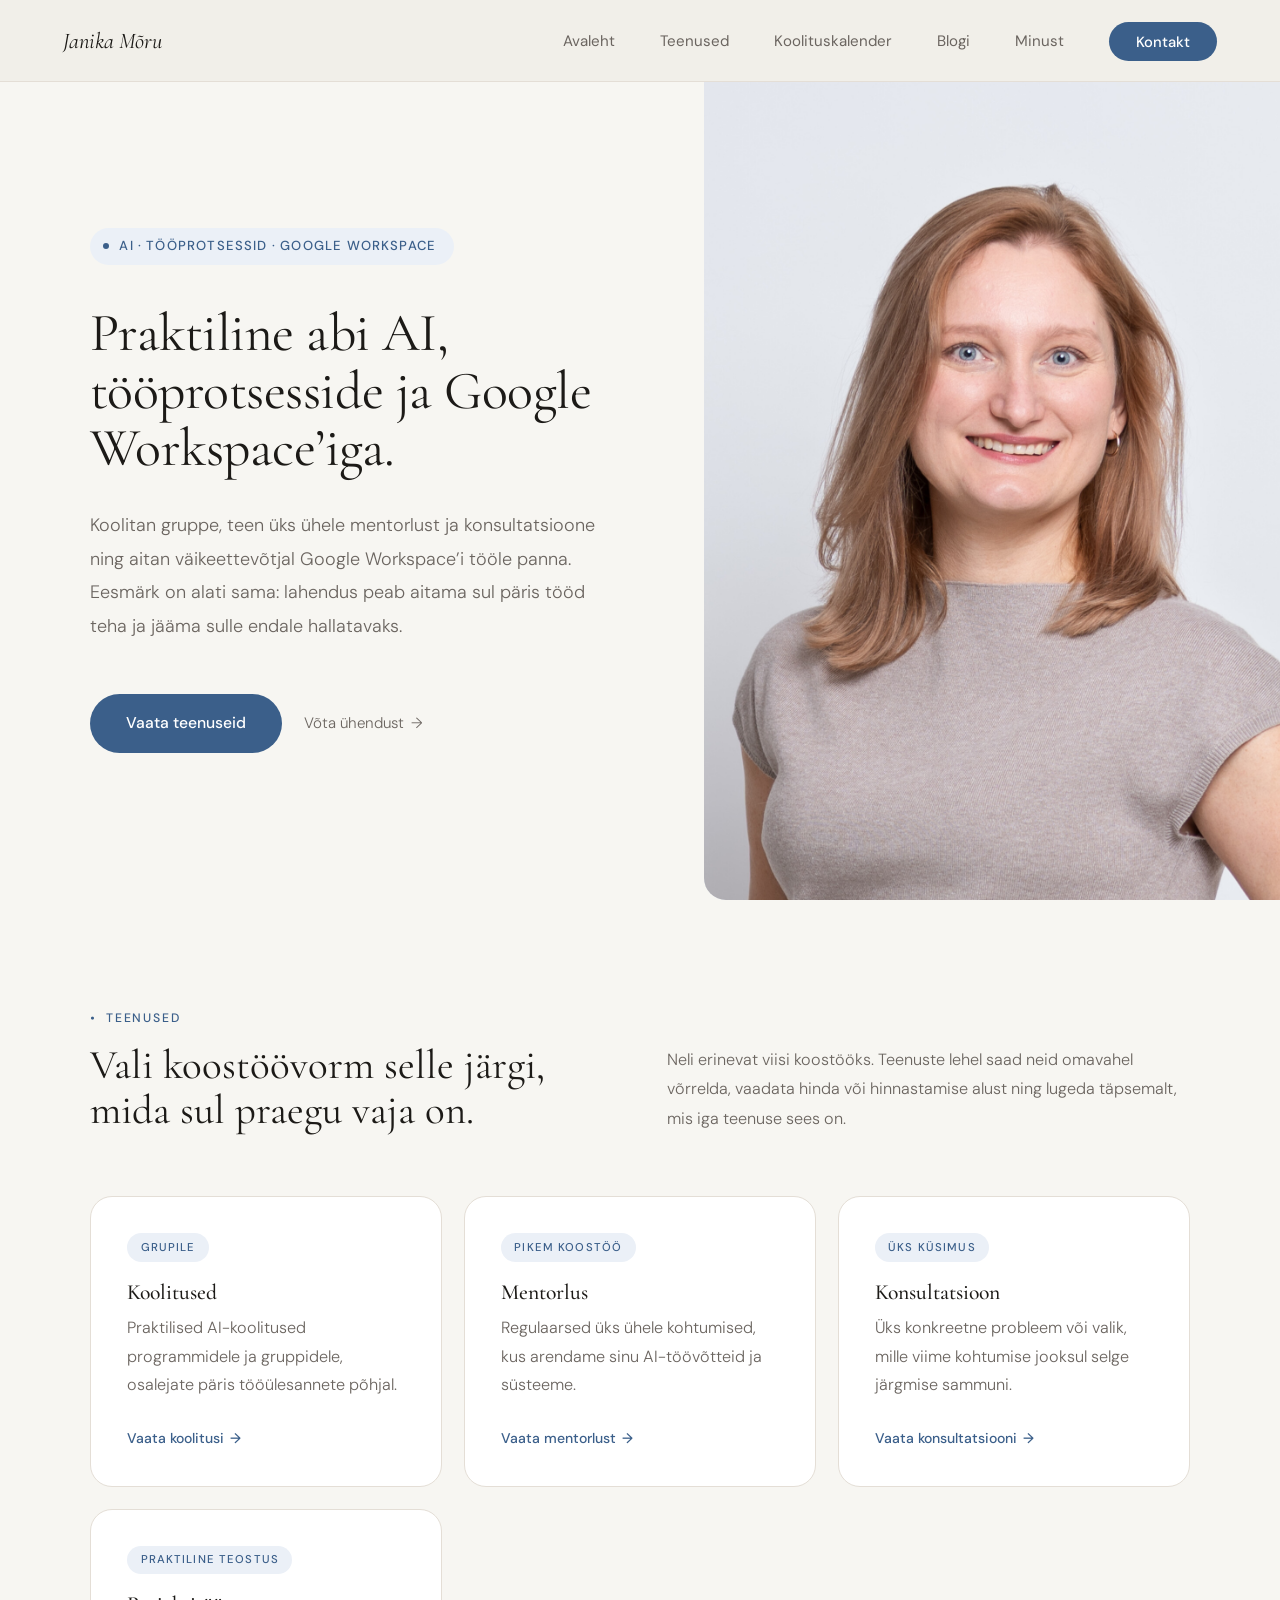
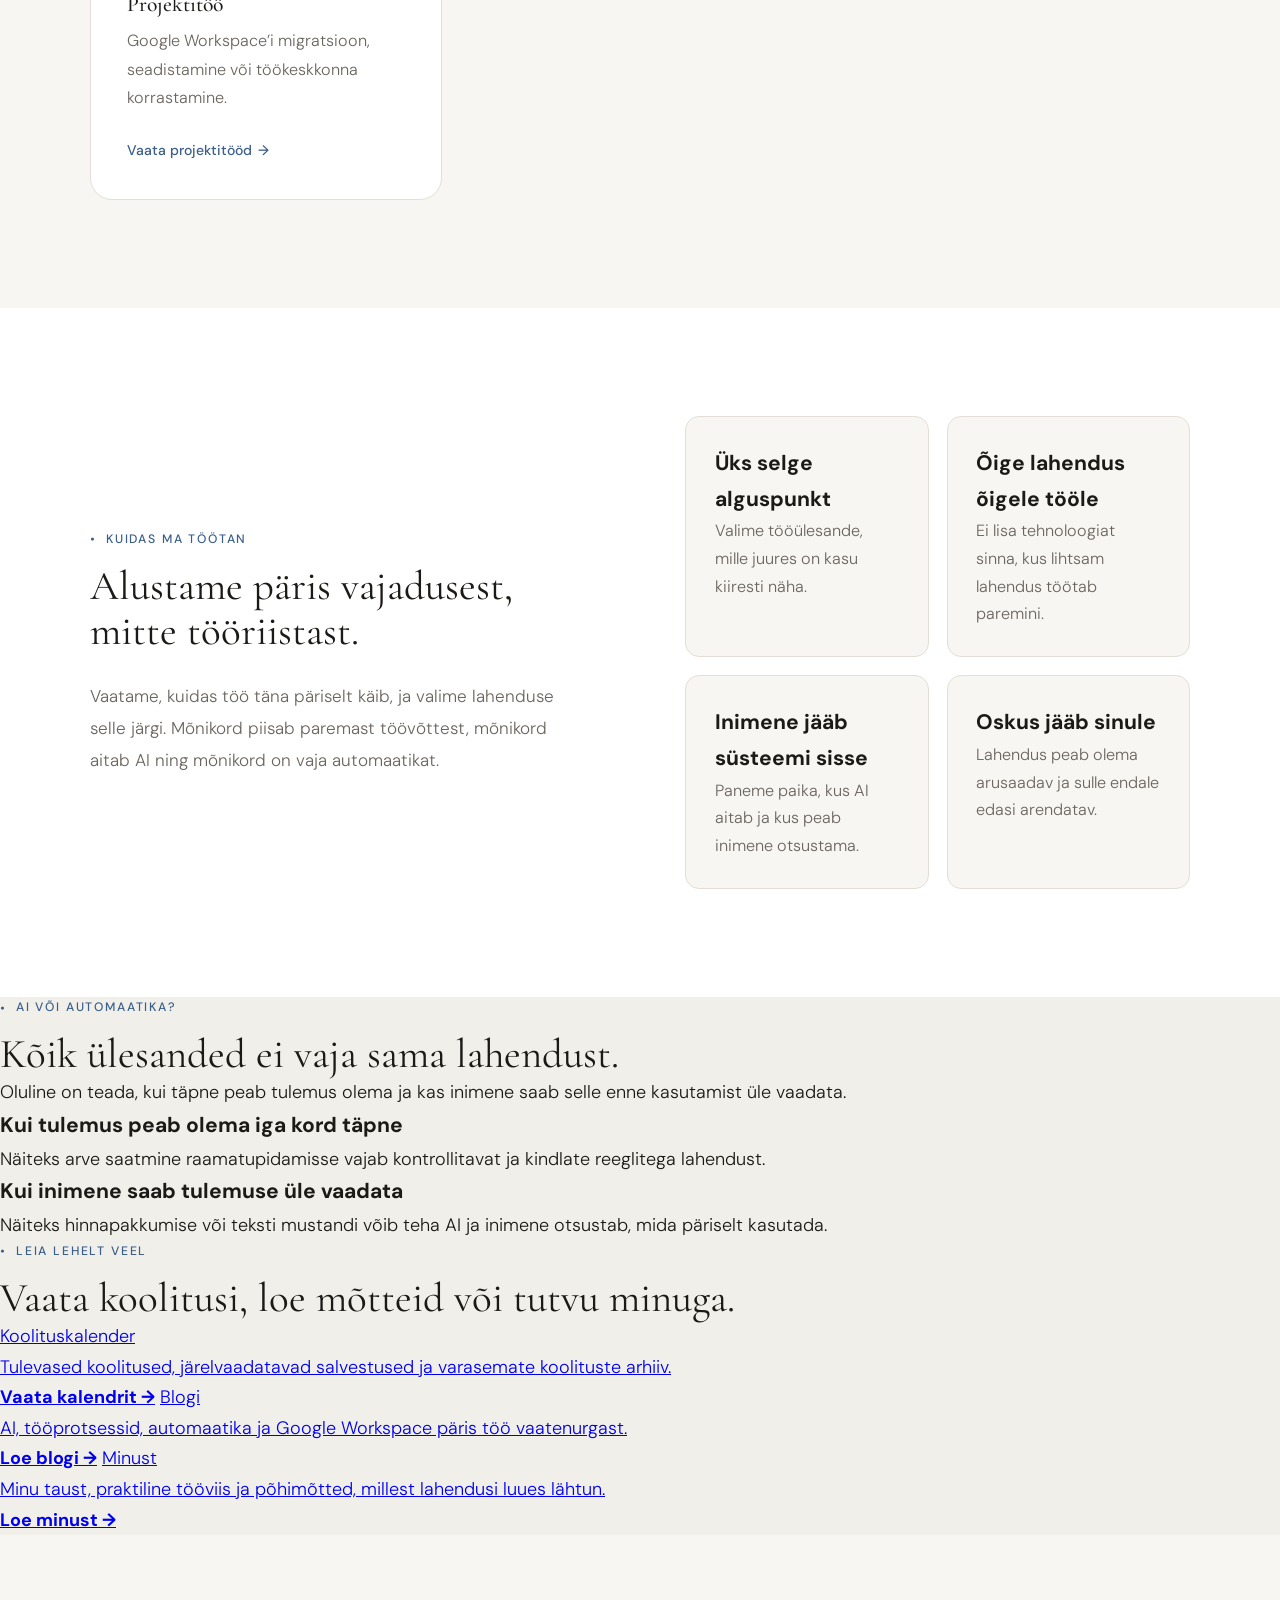
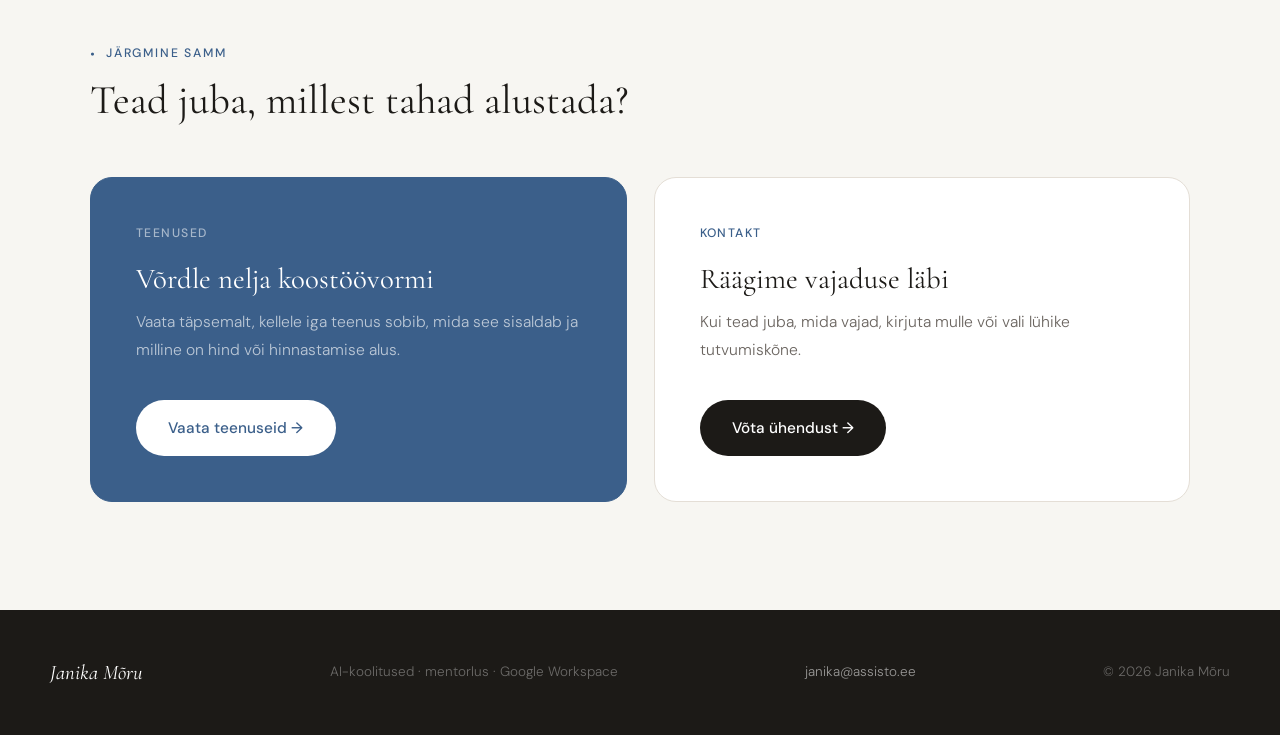
==== index.html @ dcbc6cd6 "Värskenda avalehe sisu ja ülesehitust" ====
<!DOCTYPE html>
<html lang="et">
<head>
  <meta charset="UTF-8" />
  <meta name="viewport" content="width=device-width, initial-scale=1.0" />
  <title>Janika Mõru — AI-koolitused, mentorlus ja Google Workspace</title>
  <meta name="description" content="Praktilised AI-koolitused, mentorlus ja Google Workspace’i abi väikeettevõtjatele ning arenguprogrammidele." />
  <link rel="preconnect" href="https://fonts.googleapis.com">
  <link href="https://fonts.googleapis.com/css2?family=Cormorant+Garamond:ital,wght@0,400;0,500;1,400;1,500&family=DM+Sans:opsz,wght@9..40,300;9..40,400;9..40,500&display=swap" rel="stylesheet">
  <link rel="stylesheet" href="style.css">
</head>
<body>
<nav>
  <a class="nav-logo" href="index.html">Janika Mõru</a>
  <ul class="nav-links">
    <li><a href="index.html">Avaleht</a></li>
    <li><a href="teenused.html">Teenused</a></li>
    <li><a href="koolituskalender.html">Koolituskalender</a></li>
    <li><a href="blogi.html">Blogi</a></li>
    <li><a href="minust.html">Minust</a></li>
    <li><a href="kontakt.html" class="nav-cta">Kontakt</a></li>
  </ul>
</nav>

<main>
  <section class="hero">
    <div class="hero-left">
      <div class="hero-eyebrow"><span class="eyebrow-dot"></span>AI · tööprotsessid · Google Workspace</div>
      <h1 class="hero-title">Praktiline abi AI, tööprotsesside ja Google Workspace’iga.</h1>
      <p class="hero-sub">Koolitan gruppe, teen üks ühele mentorlust ja konsultatsioone ning aitan väikeettevõtjal Google Workspace’i tööle panna. Eesmärk on alati sama: lahendus peab aitama sul päris tööd teha ja jääma sulle endale hallatavaks.</p>
      <div class="hero-actions">
        <a href="teenused.html" class="btn-primary">Vaata teenuseid</a>
        <a href="kontakt.html" class="btn-ghost">Võta ühendust</a>
      </div>
    </div>
    <div class="hero-right">
      <img src="Janika_Mõru_heledal_taustal.jpg" alt="Janika Mõru" />
    </div>
  </section>

  <section class="services home-services" aria-labelledby="home-services-title">
    <div class="services-top">
      <div>
        <div class="label">Teenused</div>
        <h2 class="section-title" id="home-services-title">Vali koostöövorm selle järgi, mida sul praegu vaja on.</h2>
      </div>
      <p>Neli erinevat viisi koostööks. Teenuste lehel saad neid omavahel võrrelda, vaadata hinda või hinnastamise alust ning lugeda täpsemalt, mis iga teenuse sees on.</p>
    </div>
    <div class="service-grid home-service-grid">
      <article class="s-card"><span class="s-tag">Grupile</span><h3>Koolitused</h3><p>Praktilised AI-koolitused programmidele ja gruppidele, osalejate päris tööülesannete põhjal.</p><a class="s-link" href="teenused.html#koolitused">Vaata koolitusi</a></article>
      <article class="s-card"><span class="s-tag">Pikem koostöö</span><h3>Mentorlus</h3><p>Regulaarsed üks ühele kohtumised, kus arendame sinu AI-töövõtteid ja süsteeme.</p><a class="s-link" href="teenused.html#mentorlus">Vaata mentorlust</a></article>
      <article class="s-card"><span class="s-tag">Üks küsimus</span><h3>Konsultatsioon</h3><p>Üks konkreetne probleem või valik, mille viime kohtumise jooksul selge järgmise sammuni.</p><a class="s-link" href="teenused.html#konsultatsioon">Vaata konsultatsiooni</a></article>
      <article class="s-card"><span class="s-tag">Praktiline teostus</span><h3>Projektitöö</h3><p>Google Workspace’i migratsioon, seadistamine või töökeskkonna korrastamine.</p><a class="s-link" href="teenused.html#projektitoo">Vaata projektitööd</a></article>
    </div>
  </section>

  <section class="problem" aria-labelledby="home-approach-title">
    <div class="problem-head">
      <div class="label">Kuidas ma töötan</div>
      <h2 class="section-title" id="home-approach-title">Alustame päris vajadusest, mitte tööriistast.</h2>
      <p>Vaatame, kuidas töö täna päriselt käib, ja valime lahenduse selle järgi. Mõnikord piisab paremast töövõttest, mõnikord aitab AI ning mõnikord on vaja automaatikat.</p>
    </div>
    <div class="problem-grid">
      <article class="problem-card"><h3>Üks selge alguspunkt</h3><p>Valime tööülesande, mille juures on kasu kiiresti näha.</p></article>
      <article class="problem-card"><h3>Õige lahendus õigele tööle</h3><p>Ei lisa tehnoloogiat sinna, kus lihtsam lahendus töötab paremini.</p></article>
      <article class="problem-card"><h3>Inimene jääb süsteemi sisse</h3><p>Paneme paika, kus AI aitab ja kus peab inimene otsustama.</p></article>
      <article class="problem-card"><h3>Oskus jääb sinule</h3><p>Lahendus peab olema arusaadav ja sulle endale edasi arendatav.</p></article>
    </div>
  </section>

  <section class="home-approach" aria-labelledby="home-choice-title">
    <div class="home-approach-head">
      <div>
        <div class="label">AI või automaatika?</div>
        <h2 class="section-title" id="home-choice-title">Kõik ülesanded ei vaja sama lahendust.</h2>
      </div>
      <p>Oluline on teada, kui täpne peab tulemus olema ja kas inimene saab selle enne kasutamist üle vaadata.</p>
    </div>
    <div class="home-approach-grid">
      <article class="home-approach-card">
        <h3>Kui tulemus peab olema iga kord täpne</h3>
        <p>Näiteks arve saatmine raamatupidamisse vajab kontrollitavat ja kindlate reeglitega lahendust.</p>
      </article>
      <article class="home-approach-card">
        <h3>Kui inimene saab tulemuse üle vaadata</h3>
        <p>Näiteks hinnapakkumise või teksti mustandi võib teha AI ja inimene otsustab, mida päriselt kasutada.</p>
      </article>
    </div>
  </section>

  <section class="home-explore" aria-labelledby="home-explore-title">
    <div class="home-explore-head">
      <div class="label">Leia lehelt veel</div>
      <h2 class="section-title" id="home-explore-title">Vaata koolitusi, loe mõtteid või tutvu minuga.</h2>
    </div>
    <div class="home-explore-grid">
      <a class="home-explore-card" href="koolituskalender.html"><span>Koolituskalender</span><p>Tulevased koolitused, järelvaadatavad salvestused ja varasemate koolituste arhiiv.</p><strong>Vaata kalendrit →</strong></a>
      <a class="home-explore-card" href="blogi.html"><span>Blogi</span><p>AI, tööprotsessid, automaatika ja Google Workspace päris töö vaatenurgast.</p><strong>Loe blogi →</strong></a>
      <a class="home-explore-card" href="minust.html"><span>Minust</span><p>Minu taust, praktiline tööviis ja põhimõtted, millest lahendusi luues lähtun.</p><strong>Loe minust →</strong></a>
    </div>
  </section>

  <section class="cta">
    <div class="label">Järgmine samm</div>
    <h2 class="section-title">Tead juba, millest tahad alustada?</h2>
    <div class="cta-grid">
      <div class="cta-card primary"><div class="cta-tag">Teenused</div><h3>Võrdle nelja koostöövormi</h3><p>Vaata täpsemalt, kellele iga teenus sobib, mida see sisaldab ja milline on hind või hinnastamise alus.</p><a href="teenused.html" class="btn-cta">Vaata teenuseid →</a></div>
      <div class="cta-card"><div class="cta-tag">Kontakt</div><h3>Räägime vajaduse läbi</h3><p>Kui tead juba, mida vajad, kirjuta mulle või vali lühike tutvumiskõne.</p><a href="kontakt.html" class="btn-cta">Võta ühendust →</a></div>
    </div>
  </section>
</main>

<footer>
  <div class="footer-logo">Janika Mõru</div>
  <p>AI-koolitused · mentorlus · Google Workspace</p>
  <p><a href="mailto:janika@assisto.ee">janika@assisto.ee</a></p>
  <p>© 2026 Janika Mõru</p>
</footer>
</body>
</html>
---- style.css ----
*, *::before, *::after { box-sizing: border-box; margin: 0; padding: 0; }

:root {
  --canvas: #F1EFE9;
  --bg: #F7F6F2;
  --white: #FFFFFF;
  --blue: #3B5F8A;
  --blue-lt: #EBF0F7;
  --blue-mid: #2A4870;
  --ink: #1C1A17;
  --slate: #3D3A35;
  --mid: #6B6560;
  --light: #B0A9A2;
  --border: #E4DED6;
  --font-head: 'Cormorant Garamond', serif;
  --font-body: 'DM Sans', sans-serif;
  --r: 14px;
  --r-lg: 22px;
  --page-max: 1360px;
  --page-half: 680px;
}

html { scroll-behavior: smooth; font-size: 18px; }
body { background: var(--canvas); color: var(--ink); font-family: var(--font-body); font-weight: 300; line-height: 1.7; overflow-x: hidden; }
.hero,
.problem,
.services-hero,
.services,
.mega,
.work,
.talks,
.how,
.not-wrap,
.about,
.cta,
.blog-index,
.training-page,
.article-page {
  width: 100%;
  max-width: var(--page-max);
  margin-inline: auto;
}
nav { position: fixed; top: 0; left: 0; right: 0; z-index: 100; display: flex; justify-content: space-between; align-items: center; padding-block: 1.2rem; padding-inline: max(3.5rem, calc(50vw - var(--page-half) + 5rem)); background: rgba(241,239,233,0.96); backdrop-filter: blur(12px); border-bottom: 1px solid var(--border); }
.nav-logo { font-family: var(--font-head); font-style: italic; font-weight: 400; font-size: 1.25rem; color: var(--ink); text-decoration: none; }
.nav-links { display: flex; gap: 2.5rem; list-style: none; align-items: center; }
.nav-links a { text-decoration: none; color: var(--mid); font-size: 0.84rem; font-weight: 400; transition: color 0.2s; }
.nav-links a:hover { color: var(--blue); }
.nav-cta { background: var(--blue) !important; color: white !important; padding: 0.55rem 1.5rem !important; border-radius: 100px !important; font-size: 0.82rem !important; font-weight: 500 !important; transition: background 0.2s !important; }
.nav-cta:hover { background: var(--blue-mid) !important; }
.label { font-size: 0.68rem; font-weight: 500; letter-spacing: 0.15em; text-transform: uppercase; color: var(--blue); margin-bottom: 0.8rem; display: flex; align-items: center; gap: 0.5rem; }
.label::before { content: '·'; font-size: 1.3rem; line-height: 0; }
h2.section-title { font-family: var(--font-head); font-weight: 400; font-size: clamp(2rem, 3.2vw, 3.2rem); line-height: 1.1; color: var(--ink); }
h2.section-title em { font-style: italic; color: var(--blue); }
.btn-primary { background: var(--blue); color: white; padding: 0.9rem 2rem; border-radius: 100px; text-decoration: none; font-size: 0.87rem; font-weight: 500; transition: background 0.2s; display: inline-block; }
.btn-primary:hover { background: var(--blue-mid); }
.btn-ghost { color: var(--mid); font-size: 0.84rem; text-decoration: none; display: inline-flex; align-items: center; gap: 0.4rem; transition: color 0.2s; }
.btn-ghost:hover { color: var(--blue); }
.btn-ghost::after { content: '→'; transition: transform 0.2s; }
.btn-ghost:hover::after { transform: translateX(3px); }
.todo { background: #FFF6D6; border-left: 3px solid #E3B505; padding: 0.15rem 0.4rem; border-radius: 3px; }
.hero { min-height: 100vh; display: grid; grid-template-columns: 55% 45%; padding-top: 4.5rem; background: var(--bg); }
.hero-left { display: flex; flex-direction: column; justify-content: center; padding: 5rem 4.5rem 5rem 5rem; }
.hero-eyebrow { display: inline-flex; align-items: center; gap: 0.6rem; background: var(--blue-lt); color: var(--blue); font-size: 0.73rem; font-weight: 500; letter-spacing: 0.09em; text-transform: uppercase; padding: 0.4rem 1rem 0.4rem 0.7rem; border-radius: 100px; margin-bottom: 2.2rem; width: fit-content; animation: fadeUp 0.6s 0.05s both; }
.eyebrow-dot { width: 6px; height: 6px; background: var(--blue); border-radius: 50%; }
h1.hero-title { font-family: var(--font-head); font-weight: 400; font-size: clamp(2.6rem, 4.2vw, 4.6rem); line-height: 1.07; letter-spacing: -0.01em; color: var(--ink); margin-bottom: 1.8rem; animation: fadeUp 0.65s 0.18s both; }
h1.hero-title em { font-style: italic; color: var(--blue); }
.hero-sub { font-size: 1rem; color: var(--mid); max-width: 44ch; line-height: 1.87; margin-bottom: 2.8rem; animation: fadeUp 0.65s 0.32s both; }
.hero-sub strong { color: var(--ink); font-weight: 500; }
.hero-actions { display: flex; gap: 1.2rem; align-items: center; flex-wrap: wrap; animation: fadeUp 0.65s 0.46s both; }
.hero-right { position: relative; background: var(--blue-lt); overflow: hidden; border-radius: 0 0 0 var(--r-lg); }
.hero-right img { width: 100%; height: 100%; object-fit: cover; object-position: center top; display: block; }
.hero-badge { position: absolute; bottom: 2rem; left: 2rem; right: 2rem; background: white; border-radius: var(--r); padding: 1.5rem 1.7rem; box-shadow: 0 4px 32px rgba(59,95,138,0.13); }
.hero-badge p { font-family: var(--font-head); font-style: italic; font-size: 1.05rem; color: var(--slate); line-height: 1.55; margin-bottom: 0.5rem; }
.hero-badge span { font-size: 0.72rem; color: var(--light); letter-spacing: 0.07em; }
.problem { background: var(--white); padding: 6rem 5rem; display: grid; grid-template-columns: 1fr 1fr; gap: 5rem; align-items: center; }
.problem-head h2 { margin: 0.8rem 0 1.5rem; }
.problem-head p { font-size: 0.95rem; color: var(--mid); line-height: 1.85; max-width: 40ch; }
.problem-grid { display: grid; grid-template-columns: 1fr 1fr; gap: 1rem; }
.problem-card { background: var(--bg); border: 1px solid var(--border); border-radius: var(--r); padding: 1.6rem; transition: border-color 0.2s, box-shadow 0.2s; }
.problem-card:hover { border-color: var(--blue); box-shadow: 0 4px 20px rgba(59,95,138,0.08); }
.problem-icon { color: var(--blue); margin-bottom: 0.85rem; }
.problem-card h4 { font-size: 0.9rem; font-weight: 500; color: var(--ink); margin-bottom: 0.35rem; }
.problem-card p { font-size: 0.9rem; color: var(--mid); line-height: 1.7; }
.services-hero { background: var(--bg); padding: 8.5rem 5rem 4.5rem; }
.services-hero-head { max-width: 760px; margin-bottom: 2.5rem; }
.services-hero h1 { font-family: var(--font-head); font-size: clamp(3.2rem, 5vw, 4.5rem); font-weight: 500; line-height: 0.95; letter-spacing: -0.025em; color: var(--ink); margin-bottom: 0.8rem; }
.services-hero-head > p { font-size: 1.05rem; color: var(--mid); line-height: 1.7; }
.service-menu { display: grid; grid-template-columns: repeat(4, minmax(0, 1fr)); gap: 1rem; }
.service-menu-card { min-height: 33rem; padding: 1.6rem; background: var(--white); border: 1px solid var(--border); border-top: 4px solid var(--blue); border-radius: var(--r); color: var(--ink); display: flex; flex-direction: column; transition: transform 0.2s, box-shadow 0.2s, border-color 0.2s; }
.service-menu-card:hover { transform: translateY(-5px); border-color: var(--blue); box-shadow: 0 12px 36px rgba(59,95,138,0.12); }
.service-menu-title { font-family: var(--font-head); font-size: clamp(1.9rem, 2.3vw, 2.3rem); font-weight: 500; line-height: 1; letter-spacing: -0.02em; margin-bottom: 1rem; }
.service-menu-card strong { font-size: 0.95rem; font-weight: 500; line-height: 1.5; color: var(--ink); margin-bottom: 0.75rem; }
.service-menu-description { font-size: 0.9rem; line-height: 1.65; color: var(--mid); }
.service-menu-points { list-style: none; margin: 1.15rem 0 1rem; display: flex; flex-direction: column; gap: 0.45rem; }
.service-menu-points li { position: relative; padding-left: 1rem; font-size: 0.9rem; line-height: 1.5; color: var(--mid); }
.service-menu-points li::before { content: '•'; position: absolute; left: 0; color: var(--blue); font-weight: 500; }
.service-menu-meta { margin-top: auto; margin-bottom: 0.8rem; min-height: 1.5rem; text-align: center; font-size: 0.85rem; font-weight: 500; color: var(--mid); }
.service-menu-actions { display: flex; flex-direction: column; gap: 0.55rem; }
.service-menu-button { display: block; padding: 0.7rem 0.8rem; border-radius: 9px; background: var(--blue); color: white; text-align: center; text-decoration: none; font-size: 0.85rem; font-weight: 500; line-height: 1.35; transition: background 0.2s, border-color 0.2s; }
.service-menu-button:hover { background: var(--blue-mid); }
.service-menu-button.secondary { background: transparent; color: var(--blue); border: 1px solid var(--border); }
.service-menu-button.secondary:hover { border-color: var(--blue); }
.service-menu-button:focus-visible, .service-menu-link:focus-visible { outline: 3px solid var(--blue); outline-offset: 3px; }
.service-menu-link { margin-top: 0.85rem; padding-top: 0.8rem; font-size: 0.82rem; font-weight: 500; color: var(--blue); text-decoration: none; display: flex; justify-content: space-between; align-items: center; border-top: 1px solid var(--border); }
.service-menu-link span { font-family: var(--font-head); font-size: 1.15rem; transition: transform 0.2s; }
.service-menu-card:hover .service-menu-link span { transform: translateY(3px); }
.services { background: var(--bg); padding: 6rem 5rem; }
.services-detail { background: var(--white); }
.services-detail-head { margin-bottom: 3.5rem; }
.services-top { display: grid; grid-template-columns: 1fr 1fr; gap: 3rem; align-items: end; margin-bottom: 3.5rem; }
.services-top p { font-size: 0.9rem; color: var(--mid); line-height: 1.82; }
.service-grid { display: grid; grid-template-columns: repeat(3, 1fr); gap: 1.2rem; }
.s-card { background: var(--white); border: 1px solid var(--border); border-radius: var(--r-lg); padding: 2rem; display: flex; flex-direction: column; scroll-margin-top: 7rem; transition: box-shadow 0.2s, transform 0.2s; }
.s-card:hover { box-shadow: 0 8px 32px rgba(59,95,138,0.09); transform: translateY(-3px); }
.s-card.anchor { grid-column: span 3; display: grid; grid-template-columns: 1fr 2fr; gap: 3rem; align-items: center; background: var(--blue); border-color: var(--blue); }
.s-card.anchor:hover { box-shadow: 0 8px 32px rgba(59,95,138,0.25); transform: none; }
.anchor-left { display: flex; flex-direction: column; }
.anchor-right { display: grid; grid-template-columns: 1fr 1fr; gap: 0.8rem; }
.anchor-point { background: rgba(255,255,255,0.1); border: 1px solid rgba(255,255,255,0.15); border-radius: var(--r); padding: 0.85rem 1rem; font-size: 0.86rem; color: rgba(255,255,255,0.8); line-height: 1.55; }
.anchor-point strong { display: block; color: white; font-weight: 500; font-size: 0.75rem; margin-bottom: 0.2rem; }
.s-icon { width: 38px; height: 38px; margin-bottom: 1.2rem; color: var(--blue); }
.s-card.anchor .s-icon { color: rgba(255,255,255,0.65); }
.s-tag { font-size: 0.63rem; font-weight: 500; letter-spacing: 0.1em; text-transform: uppercase; color: var(--blue); background: var(--blue-lt); padding: 0.25rem 0.75rem; border-radius: 100px; display: inline-block; margin-bottom: 1rem; width: fit-content; }
.s-card.anchor .s-tag { background: rgba(255,255,255,0.18); color: white; }
.s-card h3 { font-family: var(--font-head); font-weight: 500; font-size: 1.2rem; color: var(--ink); margin-bottom: 0.5rem; line-height: 1.2; }
.s-card.anchor h3 { color: white; font-size: 1.5rem; }
.s-card p { font-size: 0.9rem; color: var(--mid); line-height: 1.75; flex: 1; margin-bottom: 1.5rem; }
.s-card.anchor p { color: rgba(255,255,255,0.65); }
.s-link { font-size: 0.78rem; font-weight: 500; color: var(--blue); text-decoration: none; display: inline-flex; align-items: center; gap: 0.35rem; transition: gap 0.2s; }
.s-link:hover { gap: 0.6rem; }
.s-link::after { content: '→'; }
.s-card.anchor .s-link { color: rgba(255,255,255,0.75); }
.s-card.anchor .s-link:hover { color: white; }
.mega { background: var(--blue-lt); padding: 7rem 5rem; text-align: center; }
.mega-quote { font-family: var(--font-head); font-style: italic; font-weight: 400; font-size: clamp(1.6rem, 2.8vw, 2.5rem); color: var(--blue-mid); line-height: 1.45; max-width: 800px; margin: 0 auto 3rem; }
.mega-quote strong { font-style: normal; color: var(--ink); background: white; padding: 0.1em 0.35em; border-radius: 6px; font-weight: 400; }
.mega-body { display: grid; grid-template-columns: 1fr 1fr; gap: 2rem; max-width: 800px; margin: 0 auto; text-align: left; }
.mega-body p { font-size: 0.9rem; color: var(--mid); line-height: 1.85; }
.mega-body strong { color: var(--ink); font-weight: 500; }
.work { background: var(--white); padding: 6rem 5rem; }
.work-head { margin-bottom: 3rem; }
.work-head h2 { margin: 0.8rem 0 1.2rem; }
.work-head p { font-size: 0.92rem; color: var(--mid); line-height: 1.85; max-width: 52ch; }
.work-list { display: flex; flex-direction: column; }
.work-item { display: grid; grid-template-columns: 180px 1fr; gap: 3rem; padding: 2.2rem 0; border-top: 1px solid var(--border); }
.work-item:last-child { border-bottom: 1px solid var(--border); }
.work-meta { font-size: 0.75rem; color: var(--light); letter-spacing: 0.06em; text-transform: uppercase; line-height: 1.8; padding-top: 0.35rem; }
.work-body h3 { font-family: var(--font-head); font-weight: 500; font-size: 1.45rem; color: var(--ink); margin-bottom: 0.7rem; line-height: 1.2; }
.work-body p { font-size: 0.88rem; color: var(--mid); line-height: 1.82; max-width: 62ch; margin-bottom: 0.7rem; }
.work-result { font-size: 0.85rem; color: var(--blue); font-weight: 500; display: inline-block; margin-top: 0.3rem; }
.talks { background: var(--bg); padding: 6rem 5rem; }
.talks-inner { display: grid; grid-template-columns: 1fr 1.6fr; gap: 5rem; align-items: start; }
.talks h2 { margin: 0.8rem 0 1.2rem; }
.talks-intro p { font-size: 0.9rem; color: var(--mid); line-height: 1.85; }
.talk-list { display: flex; flex-direction: column; gap: 0.7rem; }
.talk-row { display: grid; grid-template-columns: 130px 1fr auto; gap: 1.5rem; align-items: baseline; background: var(--white); border: 1px solid var(--border); border-radius: var(--r); padding: 1rem 1.3rem; text-decoration: none; transition: border-color 0.2s; }
.talk-row:hover { border-color: var(--blue); }
.talk-when { font-size: 0.74rem; color: var(--light); letter-spacing: 0.05em; text-transform: uppercase; }
.talk-what { font-size: 0.88rem; color: var(--ink); font-weight: 400; }
.talk-what span { display: block; font-size: 0.78rem; color: var(--mid); margin-top: 0.15rem; }
.talk-tag { font-size: 0.68rem; color: var(--blue); background: var(--blue-lt); padding: 0.2rem 0.7rem; border-radius: 100px; white-space: nowrap; }
.how { background: var(--white); display: grid; grid-template-columns: 1fr 1fr; }
.how-img { overflow: hidden; min-height: 58vh; }
.how-img img { width: 100%; height: 100%; object-fit: cover; object-position: center 20%; }
.how-text { padding: 5.5rem 5rem; display: flex; flex-direction: column; justify-content: center; }
.how-text h2 { margin: 0.8rem 0 2.5rem; }
.how-steps { display: flex; flex-direction: column; }
.how-step { display: grid; grid-template-columns: 2.5rem 1fr; gap: 1.2rem; padding: 1.4rem 0; border-bottom: 1px solid var(--border); }
.how-step:last-child { border-bottom: none; }
.how-n { font-family: var(--font-head); font-style: italic; font-size: 1.5rem; color: var(--blue); line-height: 1.2; padding-top: 1px; }
.how-step h4 { font-size: 0.92rem; font-weight: 500; color: var(--ink); margin-bottom: 0.25rem; }
.how-step p { font-size: 0.9rem; color: var(--mid); line-height: 1.75; }
.not-wrap { background: var(--bg); padding: 5rem; display: grid; grid-template-columns: 1fr 1fr; gap: 5rem; align-items: start; }
.not-wrap h2 { margin: 0.8rem 0 1.2rem; }
.not-wrap > div:first-child > p { font-size: 0.9rem; color: var(--mid); line-height: 1.82; }
.not-list { display: flex; flex-direction: column; gap: 0.8rem; padding-top: 0.5rem; }
.not-item { display: flex; align-items: flex-start; gap: 0.85rem; font-size: 0.9rem; color: var(--mid); line-height: 1.6; padding: 0.95rem 1.1rem; background: var(--white); border: 1px solid var(--border); border-radius: var(--r); }
.not-item svg { flex-shrink: 0; color: var(--light); margin-top: 3px; }
.about { background: var(--white); padding: 6rem 5rem; }
.about h2 { margin: 0.8rem 0 3rem; }
.about-inner { display: grid; grid-template-columns: 340px 1fr; gap: 5rem; align-items: start; }
.about-img { border-radius: var(--r-lg); overflow: hidden; box-shadow: 0 8px 40px rgba(59,95,138,0.1); }
.about-img img { width: 100%; display: block; }
.about-content p { font-size: 0.9rem; color: var(--mid); line-height: 1.87; margin-bottom: 1rem; }
.about-content p.lead { font-family: var(--font-head); font-style: italic; font-size: 1.2rem; color: var(--slate); margin-bottom: 1.5rem; }
.about-pills { display: flex; flex-wrap: wrap; gap: 0.5rem; margin-top: 1.5rem; }
.about-pill { background: var(--blue-lt); color: var(--blue); font-size: 0.75rem; padding: 0.32rem 0.9rem; border-radius: 100px; }
.cta { background: var(--bg); padding: 6rem 5rem; }
.cta h2 { margin: 0.8rem 0 3rem; }
.cta-grid { display: grid; grid-template-columns: 1fr 1fr; gap: 1.5rem; }
.cta-card { border-radius: var(--r-lg); padding: 2.5rem; border: 1.5px solid var(--border); background: var(--white); display: flex; flex-direction: column; transition: box-shadow 0.2s; }
.cta-card:hover { box-shadow: 0 6px 28px rgba(59,95,138,0.09); }
.cta-card.primary { background: var(--blue); border-color: var(--blue); }
.cta-tag { font-size: 0.68rem; font-weight: 500; letter-spacing: 0.12em; text-transform: uppercase; color: var(--blue); margin-bottom: 1rem; }
.cta-card.primary .cta-tag { color: rgba(255,255,255,0.55); }
.cta-card h3 { font-family: var(--font-head); font-weight: 400; font-size: 1.6rem; color: var(--ink); margin-bottom: 0.7rem; line-height: 1.15; }
.cta-card.primary h3 { color: white; }
.cta-card p { font-size: 0.87rem; color: var(--mid); line-height: 1.78; flex: 1; margin-bottom: 2rem; }
.cta-card.primary p { color: rgba(255,255,255,0.65); }
.btn-cta { display: inline-block; background: var(--ink); color: white; padding: 0.85rem 1.8rem; border-radius: 100px; text-decoration: none; font-size: 0.85rem; font-weight: 500; align-self: flex-start; transition: background 0.2s; }
.btn-cta:hover { background: var(--blue); }
.cta-card.primary .btn-cta { background: white; color: var(--blue); }
.cta-card.primary .btn-cta:hover { background: var(--blue-lt); }
footer { background: var(--ink); padding-block: 2.5rem; padding-inline: max(1.5rem, calc(50vw - var(--page-half) + 5rem)); display: flex; justify-content: space-between; align-items: center; gap: 1rem; }
.footer-logo { font-family: var(--font-head); font-style: italic; font-weight: 400; font-size: 1.15rem; color: white; }
footer p { font-size: 0.75rem; color: rgba(255,255,255,0.35); }
footer a { color: rgba(255,255,255,0.55); text-decoration: none; font-size: 0.75rem; }
footer a:hover { color: white; }
@keyframes fadeUp { from { opacity: 0; transform: translateY(18px); } to { opacity: 1; transform: translateY(0); } }
@media (prefers-reduced-motion: reduce) { *, *::before, *::after { animation: none !important; transition: none !important; } html { scroll-behavior: auto; } }
@media (max-width: 960px) {
  nav { padding: 1rem 1.5rem; }
  .nav-links { display: none; }
  .hero { grid-template-columns: 1fr; }
  .hero-left { padding: 6rem 1.5rem 3rem; }
  .hero-right { min-height: 65vw; border-radius: 0; }
  .services-hero { padding: 7.5rem 1.5rem 4rem; }
  .services-hero h1 { font-size: clamp(3rem, 12vw, 4.25rem); }
  .service-menu { grid-template-columns: 1fr 1fr; }
  .service-menu-card { min-height: 31rem; }
  .services, .about, .cta, .work, .talks { padding: 4rem 1.5rem; }
  .problem { grid-template-columns: 1fr; gap: 2.5rem; padding: 4rem 1.5rem; }
  .problem-grid { grid-template-columns: 1fr 1fr; }
  .services-top { grid-template-columns: 1fr; gap: 1rem; }
  .service-grid { grid-template-columns: 1fr; }
  .s-card.anchor { grid-column: span 1; grid-template-columns: 1fr; gap: 1.5rem; }
  .anchor-right { grid-template-columns: 1fr 1fr; }
  .mega { padding: 4rem 1.5rem; }
  .mega-body { grid-template-columns: 1fr; }
  .work-item { grid-template-columns: 1fr; gap: 0.6rem; }
  .talks-inner { grid-template-columns: 1fr; gap: 2rem; }
  .talk-row { grid-template-columns: 1fr; gap: 0.3rem; }
  .how { grid-template-columns: 1fr; }
  .how-img { min-height: 50vw; }
  .how-text { padding: 4rem 1.5rem; }
  .not-wrap { grid-template-columns: 1fr; gap: 2rem; padding: 4rem 1.5rem; }
  .about-inner { grid-template-columns: 1fr; gap: 2.5rem; }
  .cta-grid { grid-template-columns: 1fr; }
  footer { flex-direction: column; gap: 0.8rem; text-align: center; padding: 2rem 1.5rem; }
}
@media (max-width: 620px) {
  .service-menu { grid-template-columns: 1fr; }
  .service-menu-card { min-height: auto; }
  .service-menu-meta { margin-top: 1.5rem; }
}
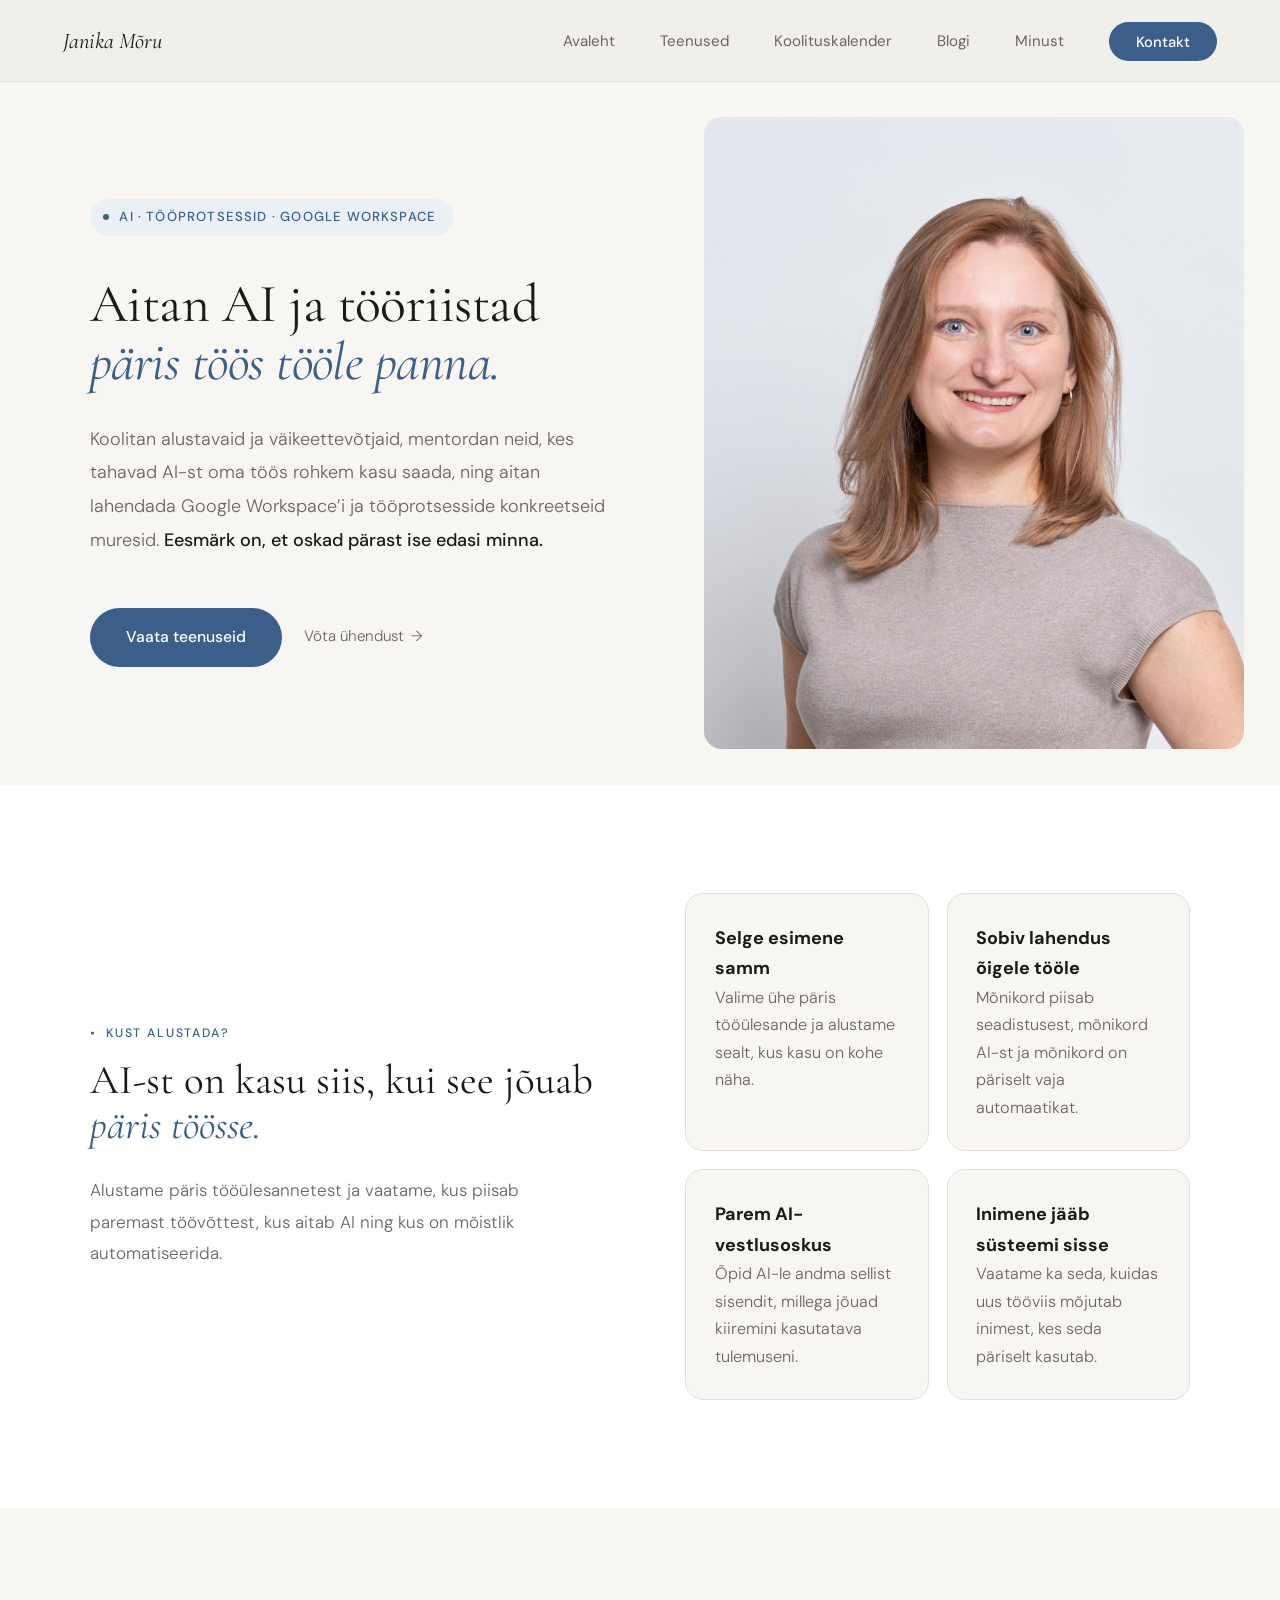
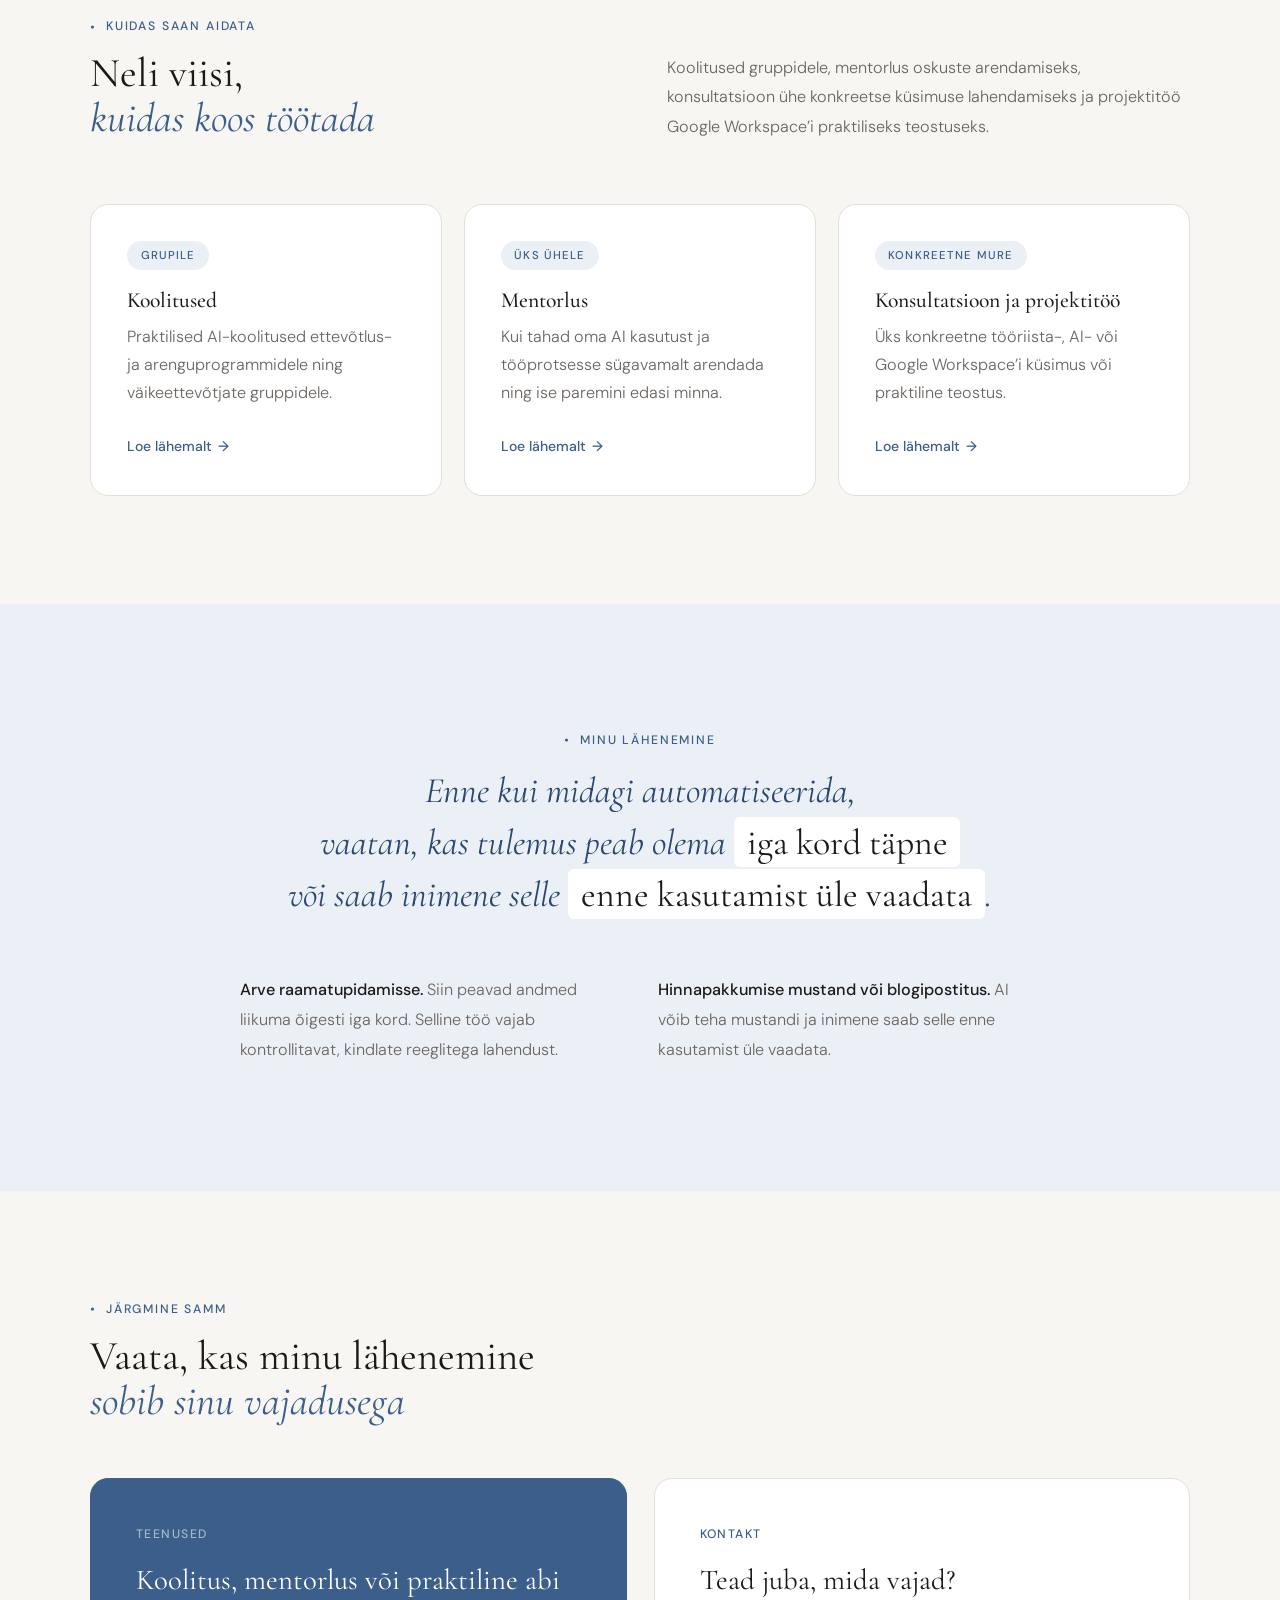
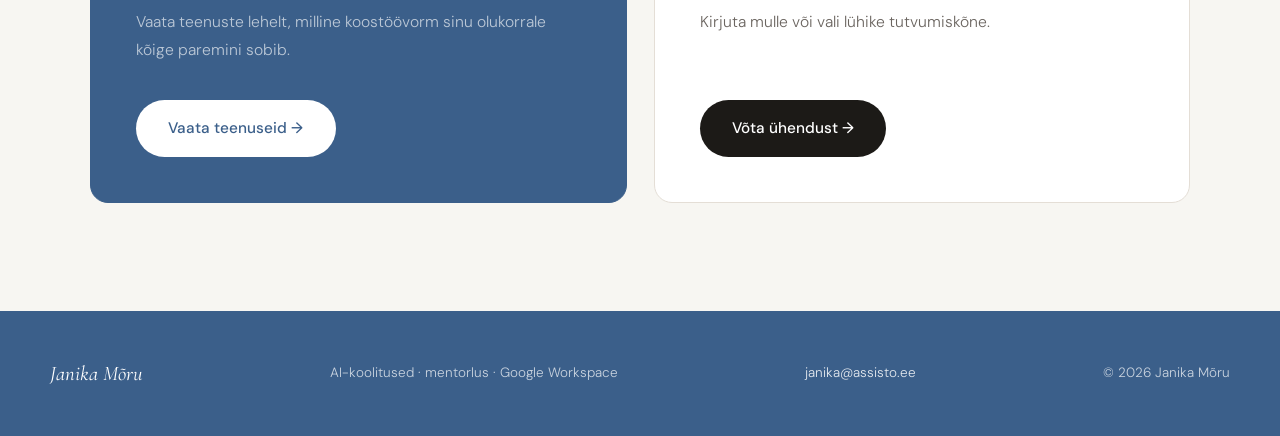
==== commit 74df5dbf: "Lisa Charla juturobot kogu kodulehele" ====
--- a/index.html
+++ b/index.html
@@ -22,93 +22,71 @@
   </ul>
 </nav>
 
-<main>
-  <section class="hero">
-    <div class="hero-left">
-      <div class="hero-eyebrow"><span class="eyebrow-dot"></span>AI · tööprotsessid · Google Workspace</div>
-      <h1 class="hero-title">Praktiline abi AI, tööprotsesside ja Google Workspace’iga.</h1>
-      <p class="hero-sub">Koolitan gruppe, teen üks ühele mentorlust ja konsultatsioone ning aitan väikeettevõtjal Google Workspace’i tööle panna. Eesmärk on alati sama: lahendus peab aitama sul päris tööd teha ja jääma sulle endale hallatavaks.</p>
-      <div class="hero-actions">
-        <a href="teenused.html" class="btn-primary">Vaata teenuseid</a>
-        <a href="kontakt.html" class="btn-ghost">Võta ühendust</a>
-      </div>
+<section class="hero">
+  <div class="hero-left">
+    <div class="hero-eyebrow"><span class="eyebrow-dot"></span>AI · tööprotsessid · Google Workspace</div>
+    <h1 class="hero-title">Aitan AI ja tööriistad<br><em>päris töös tööle panna.</em></h1>
+    <p class="hero-sub">Koolitan alustavaid ja väikeettevõtjaid, mentordan neid, kes tahavad AI-st oma töös rohkem kasu saada, ning aitan lahendada Google Workspace’i ja tööprotsesside konkreetseid muresid. <strong>Eesmärk on, et oskad pärast ise edasi minna.</strong></p>
+    <div class="hero-actions">
+      <a href="teenused.html" class="btn-primary">Vaata teenuseid</a>
+      <a href="kontakt.html" class="btn-ghost">Võta ühendust</a>
     </div>
-    <div class="hero-right">
-      <img src="Janika_Mõru_heledal_taustal.jpg" alt="Janika Mõru" />
+  </div>
+  <div class="hero-right">
+    <img src="Janika_Mõru_heledal_taustal.jpg" alt="Janika Mõru" />
+    <div class="hero-badge">
+      <p>„Ma ei müü automaatikat automaatika pärast. Vaatame, mis su töös päriselt aitab.“</p>
+      <span>— Janika Mõru</span>
     </div>
-  </section>
+  </div>
+</section>
 
-  <section class="services home-services" aria-labelledby="home-services-title">
-    <div class="services-top">
-      <div>
-        <div class="label">Teenused</div>
-        <h2 class="section-title" id="home-services-title">Vali koostöövorm selle järgi, mida sul praegu vaja on.</h2>
-      </div>
-      <p>Neli erinevat viisi koostööks. Teenuste lehel saad neid omavahel võrrelda, vaadata hinda või hinnastamise alust ning lugeda täpsemalt, mis iga teenuse sees on.</p>
+<div class="problem">
+  <div class="problem-head">
+    <div class="label">Kust alustada?</div>
+    <h2 class="section-title">AI-st on kasu siis, kui see jõuab<br><em>päris töösse.</em></h2>
+    <p>Alustame päris tööülesannetest ja vaatame, kus piisab paremast töövõttest, kus aitab AI ning kus on mõistlik automatiseerida.</p>
+  </div>
+  <div class="problem-grid">
+    <div class="problem-card"><h4>Selge esimene samm</h4><p>Valime ühe päris tööülesande ja alustame sealt, kus kasu on kohe näha.</p></div>
+    <div class="problem-card"><h4>Sobiv lahendus õigele tööle</h4><p>Mõnikord piisab seadistusest, mõnikord AI-st ja mõnikord on päriselt vaja automaatikat.</p></div>
+    <div class="problem-card"><h4>Parem AI-vestlusoskus</h4><p>Õpid AI-le andma sellist sisendit, millega jõuad kiiremini kasutatava tulemuseni.</p></div>
+    <div class="problem-card"><h4>Inimene jääb süsteemi sisse</h4><p>Vaatame ka seda, kuidas uus tööviis mõjutab inimest, kes seda päriselt kasutab.</p></div>
+  </div>
+</div>
+
+<section class="services">
+  <div class="services-top">
+    <div>
+      <div class="label">Kuidas saan aidata</div>
+      <h2 class="section-title">Neli viisi,<br><em>kuidas koos töötada</em></h2>
     </div>
-    <div class="service-grid home-service-grid">
-      <article class="s-card"><span class="s-tag">Grupile</span><h3>Koolitused</h3><p>Praktilised AI-koolitused programmidele ja gruppidele, osalejate päris tööülesannete põhjal.</p><a class="s-link" href="teenused.html#koolitused">Vaata koolitusi</a></article>
-      <article class="s-card"><span class="s-tag">Pikem koostöö</span><h3>Mentorlus</h3><p>Regulaarsed üks ühele kohtumised, kus arendame sinu AI-töövõtteid ja süsteeme.</p><a class="s-link" href="teenused.html#mentorlus">Vaata mentorlust</a></article>
-      <article class="s-card"><span class="s-tag">Üks küsimus</span><h3>Konsultatsioon</h3><p>Üks konkreetne probleem või valik, mille viime kohtumise jooksul selge järgmise sammuni.</p><a class="s-link" href="teenused.html#konsultatsioon">Vaata konsultatsiooni</a></article>
-      <article class="s-card"><span class="s-tag">Praktiline teostus</span><h3>Projektitöö</h3><p>Google Workspace’i migratsioon, seadistamine või töökeskkonna korrastamine.</p><a class="s-link" href="teenused.html#projektitoo">Vaata projektitööd</a></article>
-    </div>
-  </section>
+    <p>Koolitused gruppidele, mentorlus oskuste arendamiseks, konsultatsioon ühe konkreetse küsimuse lahendamiseks ja projektitöö Google Workspace’i praktiliseks teostuseks.</p>
+  </div>
+  <div class="service-grid">
+    <div class="s-card"><span class="s-tag">Grupile</span><h3>Koolitused</h3><p>Praktilised AI-koolitused ettevõtlus- ja arenguprogrammidele ning väikeettevõtjate gruppidele.</p><a class="s-link" href="teenused.html">Loe lähemalt</a></div>
+    <div class="s-card"><span class="s-tag">Üks ühele</span><h3>Mentorlus</h3><p>Kui tahad oma AI kasutust ja tööprotsesse sügavamalt arendada ning ise paremini edasi minna.</p><a class="s-link" href="teenused.html">Loe lähemalt</a></div>
+    <div class="s-card"><span class="s-tag">Konkreetne mure</span><h3>Konsultatsioon ja projektitöö</h3><p>Üks konkreetne tööriista-, AI- või Google Workspace’i küsimus või praktiline teostus.</p><a class="s-link" href="teenused.html">Loe lähemalt</a></div>
+  </div>
+</section>
 
-  <section class="problem" aria-labelledby="home-approach-title">
-    <div class="problem-head">
-      <div class="label">Kuidas ma töötan</div>
-      <h2 class="section-title" id="home-approach-title">Alustame päris vajadusest, mitte tööriistast.</h2>
-      <p>Vaatame, kuidas töö täna päriselt käib, ja valime lahenduse selle järgi. Mõnikord piisab paremast töövõttest, mõnikord aitab AI ning mõnikord on vaja automaatikat.</p>
-    </div>
-    <div class="problem-grid">
-      <article class="problem-card"><h3>Üks selge alguspunkt</h3><p>Valime tööülesande, mille juures on kasu kiiresti näha.</p></article>
-      <article class="problem-card"><h3>Õige lahendus õigele tööle</h3><p>Ei lisa tehnoloogiat sinna, kus lihtsam lahendus töötab paremini.</p></article>
-      <article class="problem-card"><h3>Inimene jääb süsteemi sisse</h3><p>Paneme paika, kus AI aitab ja kus peab inimene otsustama.</p></article>
-      <article class="problem-card"><h3>Oskus jääb sinule</h3><p>Lahendus peab olema arusaadav ja sulle endale edasi arendatav.</p></article>
-    </div>
-  </section>
+<div class="mega">
+  <div class="label" style="justify-content:center;">Minu lähenemine</div>
+  <p class="mega-quote">Enne kui midagi automatiseerida,<br>vaatan, kas tulemus peab olema <strong>iga kord täpne</strong><br>või saab inimene selle <strong>enne kasutamist üle vaadata</strong>.</p>
+  <div class="mega-body">
+    <p><strong>Arve raamatupidamisse.</strong> Siin peavad andmed liikuma õigesti iga kord. Selline töö vajab kontrollitavat, kindlate reeglitega lahendust.</p>
+    <p><strong>Hinnapakkumise mustand või blogipostitus.</strong> AI võib teha mustandi ja inimene saab selle enne kasutamist üle vaadata.</p>
+  </div>
+</div>
 
-  <section class="home-approach" aria-labelledby="home-choice-title">
-    <div class="home-approach-head">
-      <div>
-        <div class="label">AI või automaatika?</div>
-        <h2 class="section-title" id="home-choice-title">Kõik ülesanded ei vaja sama lahendust.</h2>
-      </div>
-      <p>Oluline on teada, kui täpne peab tulemus olema ja kas inimene saab selle enne kasutamist üle vaadata.</p>
-    </div>
-    <div class="home-approach-grid">
-      <article class="home-approach-card">
-        <h3>Kui tulemus peab olema iga kord täpne</h3>
-        <p>Näiteks arve saatmine raamatupidamisse vajab kontrollitavat ja kindlate reeglitega lahendust.</p>
-      </article>
-      <article class="home-approach-card">
-        <h3>Kui inimene saab tulemuse üle vaadata</h3>
-        <p>Näiteks hinnapakkumise või teksti mustandi võib teha AI ja inimene otsustab, mida päriselt kasutada.</p>
-      </article>
-    </div>
-  </section>
-
-  <section class="home-explore" aria-labelledby="home-explore-title">
-    <div class="home-explore-head">
-      <div class="label">Leia lehelt veel</div>
-      <h2 class="section-title" id="home-explore-title">Vaata koolitusi, loe mõtteid või tutvu minuga.</h2>
-    </div>
-    <div class="home-explore-grid">
-      <a class="home-explore-card" href="koolituskalender.html"><span>Koolituskalender</span><p>Tulevased koolitused, järelvaadatavad salvestused ja varasemate koolituste arhiiv.</p><strong>Vaata kalendrit →</strong></a>
-      <a class="home-explore-card" href="blogi.html"><span>Blogi</span><p>AI, tööprotsessid, automaatika ja Google Workspace päris töö vaatenurgast.</p><strong>Loe blogi →</strong></a>
-      <a class="home-explore-card" href="minust.html"><span>Minust</span><p>Minu taust, praktiline tööviis ja põhimõtted, millest lahendusi luues lähtun.</p><strong>Loe minust →</strong></a>
-    </div>
-  </section>
-
-  <section class="cta">
-    <div class="label">Järgmine samm</div>
-    <h2 class="section-title">Tead juba, millest tahad alustada?</h2>
-    <div class="cta-grid">
-      <div class="cta-card primary"><div class="cta-tag">Teenused</div><h3>Võrdle nelja koostöövormi</h3><p>Vaata täpsemalt, kellele iga teenus sobib, mida see sisaldab ja milline on hind või hinnastamise alus.</p><a href="teenused.html" class="btn-cta">Vaata teenuseid →</a></div>
-      <div class="cta-card"><div class="cta-tag">Kontakt</div><h3>Räägime vajaduse läbi</h3><p>Kui tead juba, mida vajad, kirjuta mulle või vali lühike tutvumiskõne.</p><a href="kontakt.html" class="btn-cta">Võta ühendust →</a></div>
-    </div>
-  </section>
-</main>
+<section class="cta">
+  <div class="label">Järgmine samm</div>
+  <h2 class="section-title">Vaata, kas minu lähenemine<br><em>sobib sinu vajadusega</em></h2>
+  <div class="cta-grid">
+    <div class="cta-card primary"><div class="cta-tag">Teenused</div><h3>Koolitus, mentorlus või praktiline abi</h3><p>Vaata teenuste lehelt, milline koostöövorm sinu olukorrale kõige paremini sobib.</p><a href="teenused.html" class="btn-cta">Vaata teenuseid →</a></div>
+    <div class="cta-card"><div class="cta-tag">Kontakt</div><h3>Tead juba, mida vajad?</h3><p>Kirjuta mulle või vali lühike tutvumiskõne.</p><a href="kontakt.html" class="btn-cta">Võta ühendust →</a></div>
+  </div>
+</section>
 
 <footer>
   <div class="footer-logo">Janika Mõru</div>
@@ -116,5 +94,6 @@
   <p><a href="mailto:janika@assisto.ee">janika@assisto.ee</a></p>
   <p>© 2026 Janika Mõru</p>
 </footer>
+<script src="charla.js"></script>
 </body>
-</html>
+</html>
--- a/style.css
+++ b/style.css
@@ -14,8 +14,8 @@
   --border: #E4DED6;
   --font-head: 'Cormorant Garamond', serif;
   --font-body: 'DM Sans', sans-serif;
-  --r: 14px;
-  --r-lg: 22px;
+  --r: 18px;
+  --r-lg: 18px;
   --page-max: 1360px;
   --page-half: 680px;
 }
@@ -33,6 +33,8 @@
 .not-wrap,
 .about,
 .cta,
+.home-approach,
+.home-explore,
 .blog-index,
 .training-page,
 .article-page {
@@ -58,7 +60,7 @@
 .btn-ghost::after { content: '→'; transition: transform 0.2s; }
 .btn-ghost:hover::after { transform: translateX(3px); }
 .todo { background: #FFF6D6; border-left: 3px solid #E3B505; padding: 0.15rem 0.4rem; border-radius: 3px; }
-.hero { min-height: 100vh; display: grid; grid-template-columns: 55% 45%; padding-top: 4.5rem; background: var(--bg); }
+.hero { min-height: 720px; display: grid; grid-template-columns: 55% 45%; padding-top: 4.5rem; background: var(--bg); }
 .hero-left { display: flex; flex-direction: column; justify-content: center; padding: 5rem 4.5rem 5rem 5rem; }
 .hero-eyebrow { display: inline-flex; align-items: center; gap: 0.6rem; background: var(--blue-lt); color: var(--blue); font-size: 0.73rem; font-weight: 500; letter-spacing: 0.09em; text-transform: uppercase; padding: 0.4rem 1rem 0.4rem 0.7rem; border-radius: 100px; margin-bottom: 2.2rem; width: fit-content; animation: fadeUp 0.6s 0.05s both; }
 .eyebrow-dot { width: 6px; height: 6px; background: var(--blue); border-radius: 50%; }
@@ -67,11 +69,8 @@
 .hero-sub { font-size: 1rem; color: var(--mid); max-width: 44ch; line-height: 1.87; margin-bottom: 2.8rem; animation: fadeUp 0.65s 0.32s both; }
 .hero-sub strong { color: var(--ink); font-weight: 500; }
 .hero-actions { display: flex; gap: 1.2rem; align-items: center; flex-wrap: wrap; animation: fadeUp 0.65s 0.46s both; }
-.hero-right { position: relative; background: var(--blue-lt); overflow: hidden; border-radius: 0 0 0 var(--r-lg); }
+.hero-right { position: relative; margin: 2rem 2rem 2rem 0; background: var(--blue-lt); overflow: hidden; border-radius: var(--r); }
 .hero-right img { width: 100%; height: 100%; object-fit: cover; object-position: center top; display: block; }
-.hero-badge { position: absolute; bottom: 2rem; left: 2rem; right: 2rem; background: white; border-radius: var(--r); padding: 1.5rem 1.7rem; box-shadow: 0 4px 32px rgba(59,95,138,0.13); }
-.hero-badge p { font-family: var(--font-head); font-style: italic; font-size: 1.05rem; color: var(--slate); line-height: 1.55; margin-bottom: 0.5rem; }
-.hero-badge span { font-size: 0.72rem; color: var(--light); letter-spacing: 0.07em; }
 .problem { background: var(--white); padding: 6rem 5rem; display: grid; grid-template-columns: 1fr 1fr; gap: 5rem; align-items: center; }
 .problem-head h2 { margin: 0.8rem 0 1.5rem; }
 .problem-head p { font-size: 0.95rem; color: var(--mid); line-height: 1.85; max-width: 40ch; }
@@ -79,7 +78,7 @@
 .problem-card { background: var(--bg); border: 1px solid var(--border); border-radius: var(--r); padding: 1.6rem; transition: border-color 0.2s, box-shadow 0.2s; }
 .problem-card:hover { border-color: var(--blue); box-shadow: 0 4px 20px rgba(59,95,138,0.08); }
 .problem-icon { color: var(--blue); margin-bottom: 0.85rem; }
-.problem-card h4 { font-size: 0.9rem; font-weight: 500; color: var(--ink); margin-bottom: 0.35rem; }
+.problem-card h3 { font-family: var(--font-head); font-size: 1.25rem; font-weight: 500; line-height: 1.2; color: var(--ink); margin-bottom: 0.5rem; }
 .problem-card p { font-size: 0.9rem; color: var(--mid); line-height: 1.7; }
 .services-hero { background: var(--bg); padding: 8.5rem 5rem 4.5rem; }
 .services-hero-head { max-width: 760px; margin-bottom: 2.5rem; }
@@ -105,11 +104,17 @@
 .service-menu-link span { font-family: var(--font-head); font-size: 1.15rem; transition: transform 0.2s; }
 .service-menu-card:hover .service-menu-link span { transform: translateY(3px); }
 .services { background: var(--bg); padding: 6rem 5rem; }
+.home-services { background: var(--white); }
+.home-services .s-card { background: var(--bg); }
+.home-services + .problem { background: var(--bg); }
+.home-services + .problem .problem-card { background: var(--white); }
 .services-detail { background: var(--white); }
 .services-detail-head { margin-bottom: 3.5rem; }
 .services-top { display: grid; grid-template-columns: 1fr 1fr; gap: 3rem; align-items: end; margin-bottom: 3.5rem; }
 .services-top p { font-size: 0.9rem; color: var(--mid); line-height: 1.82; }
 .service-grid { display: grid; grid-template-columns: repeat(3, 1fr); gap: 1.2rem; }
+.home-service-grid { grid-template-columns: repeat(4, 1fr); }
+.home-service-grid .s-card h3 { font-size: 1.45rem; }
 .s-card { background: var(--white); border: 1px solid var(--border); border-radius: var(--r-lg); padding: 2rem; display: flex; flex-direction: column; scroll-margin-top: 7rem; transition: box-shadow 0.2s, transform 0.2s; }
 .s-card:hover { box-shadow: 0 8px 32px rgba(59,95,138,0.09); transform: translateY(-3px); }
 .s-card.anchor { grid-column: span 3; display: grid; grid-template-columns: 1fr 2fr; gap: 3rem; align-items: center; background: var(--blue); border-color: var(--blue); }
@@ -131,6 +136,22 @@
 .s-link::after { content: '→'; }
 .s-card.anchor .s-link { color: rgba(255,255,255,0.75); }
 .s-card.anchor .s-link:hover { color: white; }
+.home-approach { background: var(--blue-lt); padding: 6rem 5rem; }
+.home-approach-head { display: grid; grid-template-columns: 1fr 1fr; gap: 3rem; align-items: end; margin-bottom: 3rem; }
+.home-approach-head > p { font-size: 0.95rem; color: var(--mid); line-height: 1.8; }
+.home-approach-grid { display: grid; grid-template-columns: 1fr 1fr; gap: 1.2rem; }
+.home-approach-card { background: var(--white); border: 1px solid var(--border); border-radius: var(--r); padding: 2rem; }
+.home-approach-card h3 { font-family: var(--font-head); font-size: 1.45rem; font-weight: 500; line-height: 1.2; margin-bottom: 0.7rem; }
+.home-approach-card p { font-size: 0.9rem; color: var(--mid); line-height: 1.75; }
+.home-explore { background: var(--white); padding: 6rem 5rem; }
+.home-explore-head { max-width: 760px; margin-bottom: 3rem; }
+.home-explore-grid { display: grid; grid-template-columns: repeat(3, 1fr); gap: 1.2rem; }
+.home-explore-card { min-height: 15rem; background: var(--bg); border: 1px solid var(--border); border-radius: var(--r); padding: 2rem; color: var(--ink); text-decoration: none; display: flex; flex-direction: column; transition: border-color 0.2s, box-shadow 0.2s, transform 0.2s; }
+.home-explore-card:hover { border-color: var(--blue); box-shadow: 0 8px 28px rgba(59,95,138,0.09); transform: translateY(-3px); }
+.home-explore-card:focus-visible { outline: 3px solid var(--blue); outline-offset: 4px; }
+.home-explore-card > span { font-family: var(--font-head); font-size: 1.55rem; font-weight: 500; line-height: 1.15; margin-bottom: 0.7rem; }
+.home-explore-card p { font-size: 0.9rem; color: var(--mid); line-height: 1.75; margin-bottom: 1.5rem; }
+.home-explore-card strong { margin-top: auto; color: var(--blue); font-size: 0.82rem; font-weight: 500; }
 .mega { background: var(--blue-lt); padding: 7rem 5rem; text-align: center; }
 .mega-quote { font-family: var(--font-head); font-style: italic; font-weight: 400; font-size: clamp(1.6rem, 2.8vw, 2.5rem); color: var(--blue-mid); line-height: 1.45; max-width: 800px; margin: 0 auto 3rem; }
 .mega-quote strong { font-style: normal; color: var(--ink); background: white; padding: 0.1em 0.35em; border-radius: 6px; font-weight: 400; }
@@ -201,19 +222,19 @@
 .btn-cta:hover { background: var(--blue); }
 .cta-card.primary .btn-cta { background: white; color: var(--blue); }
 .cta-card.primary .btn-cta:hover { background: var(--blue-lt); }
-footer { background: var(--ink); padding-block: 2.5rem; padding-inline: max(1.5rem, calc(50vw - var(--page-half) + 5rem)); display: flex; justify-content: space-between; align-items: center; gap: 1rem; }
+footer { background: var(--blue); padding-block: 2.5rem; padding-inline: max(1.5rem, calc(50vw - var(--page-half) + 5rem)); display: flex; justify-content: space-between; align-items: center; gap: 1rem; }
 .footer-logo { font-family: var(--font-head); font-style: italic; font-weight: 400; font-size: 1.15rem; color: white; }
-footer p { font-size: 0.75rem; color: rgba(255,255,255,0.35); }
-footer a { color: rgba(255,255,255,0.55); text-decoration: none; font-size: 0.75rem; }
+footer p { font-size: 0.75rem; color: rgba(255,255,255,0.72); }
+footer a { color: rgba(255,255,255,0.86); text-decoration: none; font-size: 0.75rem; }
 footer a:hover { color: white; }
 @keyframes fadeUp { from { opacity: 0; transform: translateY(18px); } to { opacity: 1; transform: translateY(0); } }
 @media (prefers-reduced-motion: reduce) { *, *::before, *::after { animation: none !important; transition: none !important; } html { scroll-behavior: auto; } }
 @media (max-width: 960px) {
   nav { padding: 1rem 1.5rem; }
   .nav-links { display: none; }
-  .hero { grid-template-columns: 1fr; }
+  .hero { grid-template-columns: 1fr; min-height: auto; }
   .hero-left { padding: 6rem 1.5rem 3rem; }
-  .hero-right { min-height: 65vw; border-radius: 0; }
+  .hero-right { min-height: 65vw; margin: 0 1.5rem 1.5rem; border-radius: var(--r); }
   .services-hero { padding: 7.5rem 1.5rem 4rem; }
   .services-hero h1 { font-size: clamp(3rem, 12vw, 4.25rem); }
   .service-menu { grid-template-columns: 1fr 1fr; }
@@ -223,10 +244,15 @@
   .problem-grid { grid-template-columns: 1fr 1fr; }
   .services-top { grid-template-columns: 1fr; gap: 1rem; }
   .service-grid { grid-template-columns: 1fr; }
+  .home-service-grid { grid-template-columns: 1fr 1fr; }
   .s-card.anchor { grid-column: span 1; grid-template-columns: 1fr; gap: 1.5rem; }
   .anchor-right { grid-template-columns: 1fr 1fr; }
   .mega { padding: 4rem 1.5rem; }
   .mega-body { grid-template-columns: 1fr; }
+  .home-approach, .home-explore { padding: 4rem 1.5rem; }
+  .home-approach-head { grid-template-columns: 1fr; gap: 1rem; }
+  .home-approach-grid { grid-template-columns: 1fr; }
+  .home-explore-grid { grid-template-columns: 1fr; }
   .work-item { grid-template-columns: 1fr; gap: 0.6rem; }
   .talks-inner { grid-template-columns: 1fr; gap: 2rem; }
   .talk-row { grid-template-columns: 1fr; gap: 0.3rem; }
@@ -239,6 +265,8 @@
   footer { flex-direction: column; gap: 0.8rem; text-align: center; padding: 2rem 1.5rem; }
 }
 @media (max-width: 620px) {
+  .home-service-grid { grid-template-columns: 1fr; }
+  .problem-grid { grid-template-columns: 1fr; }
   .service-menu { grid-template-columns: 1fr; }
   .service-menu-card { min-height: auto; }
   .service-menu-meta { margin-top: 1.5rem; }
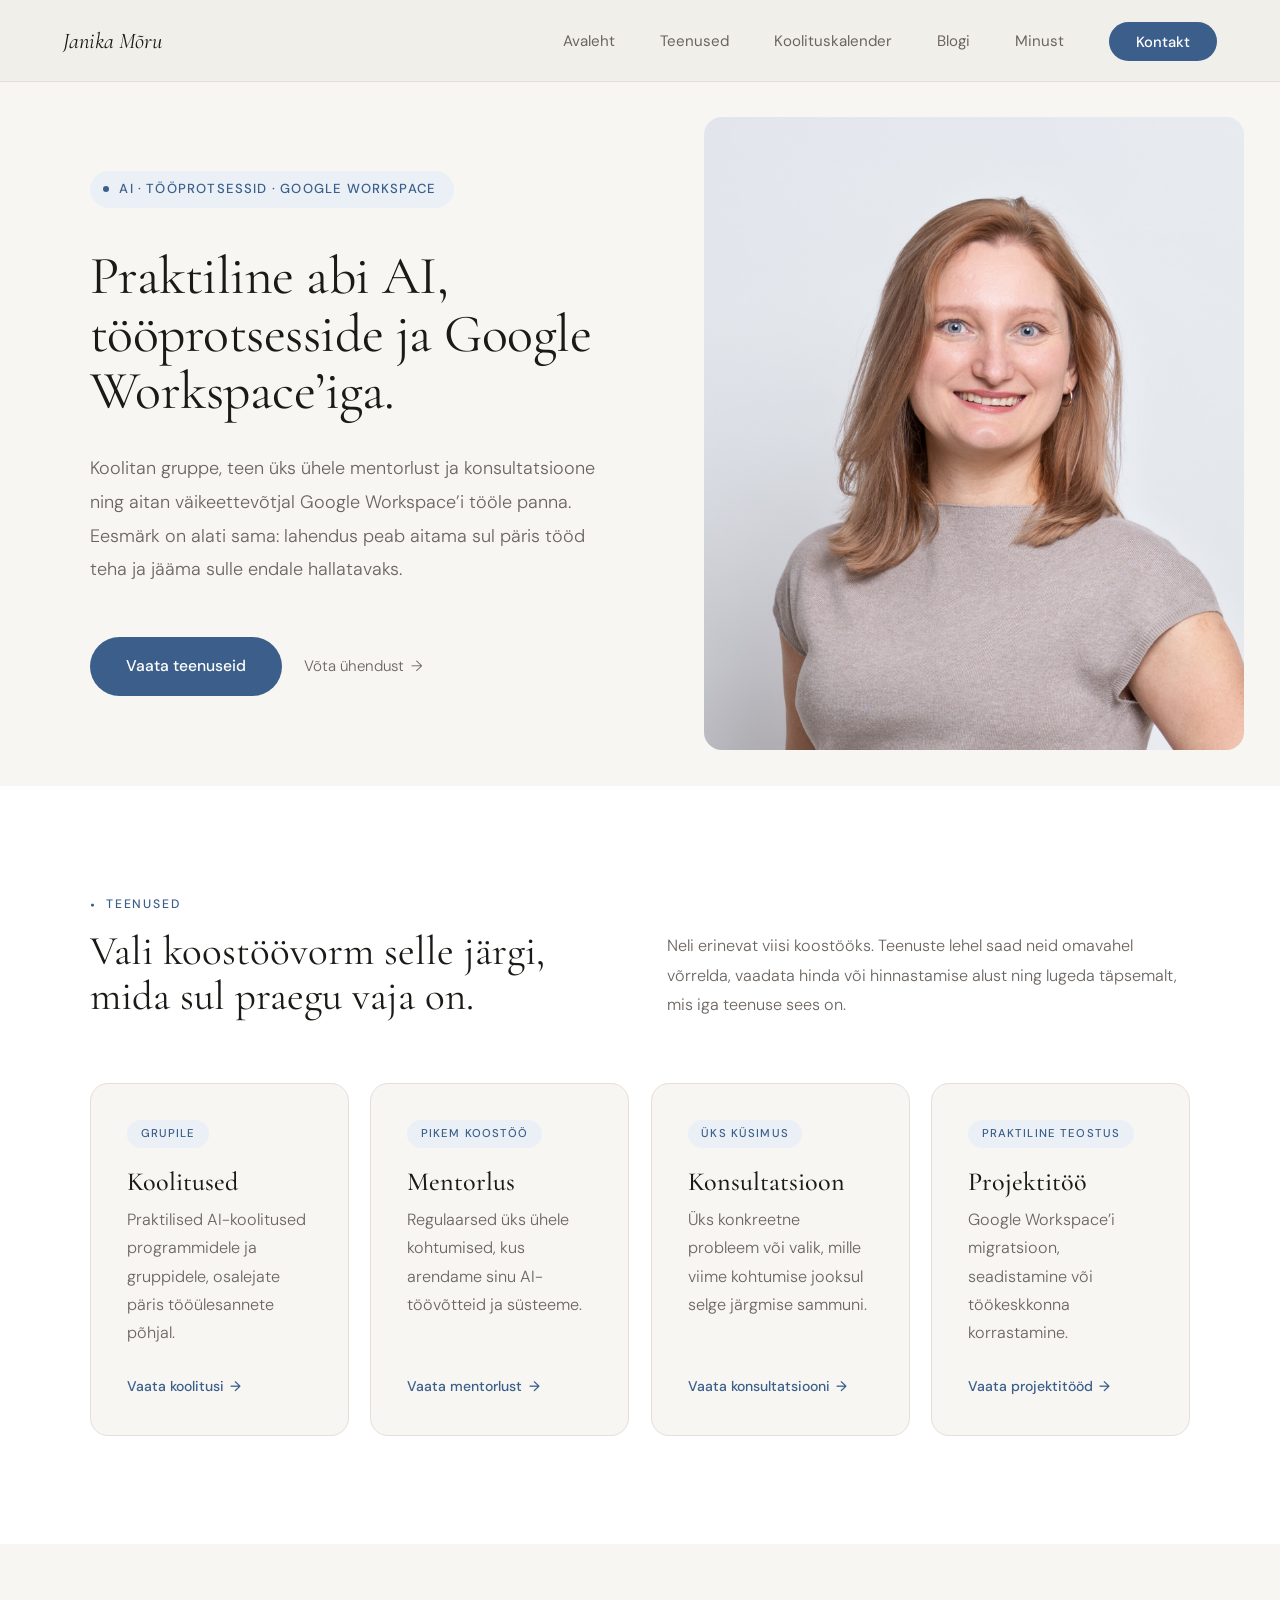
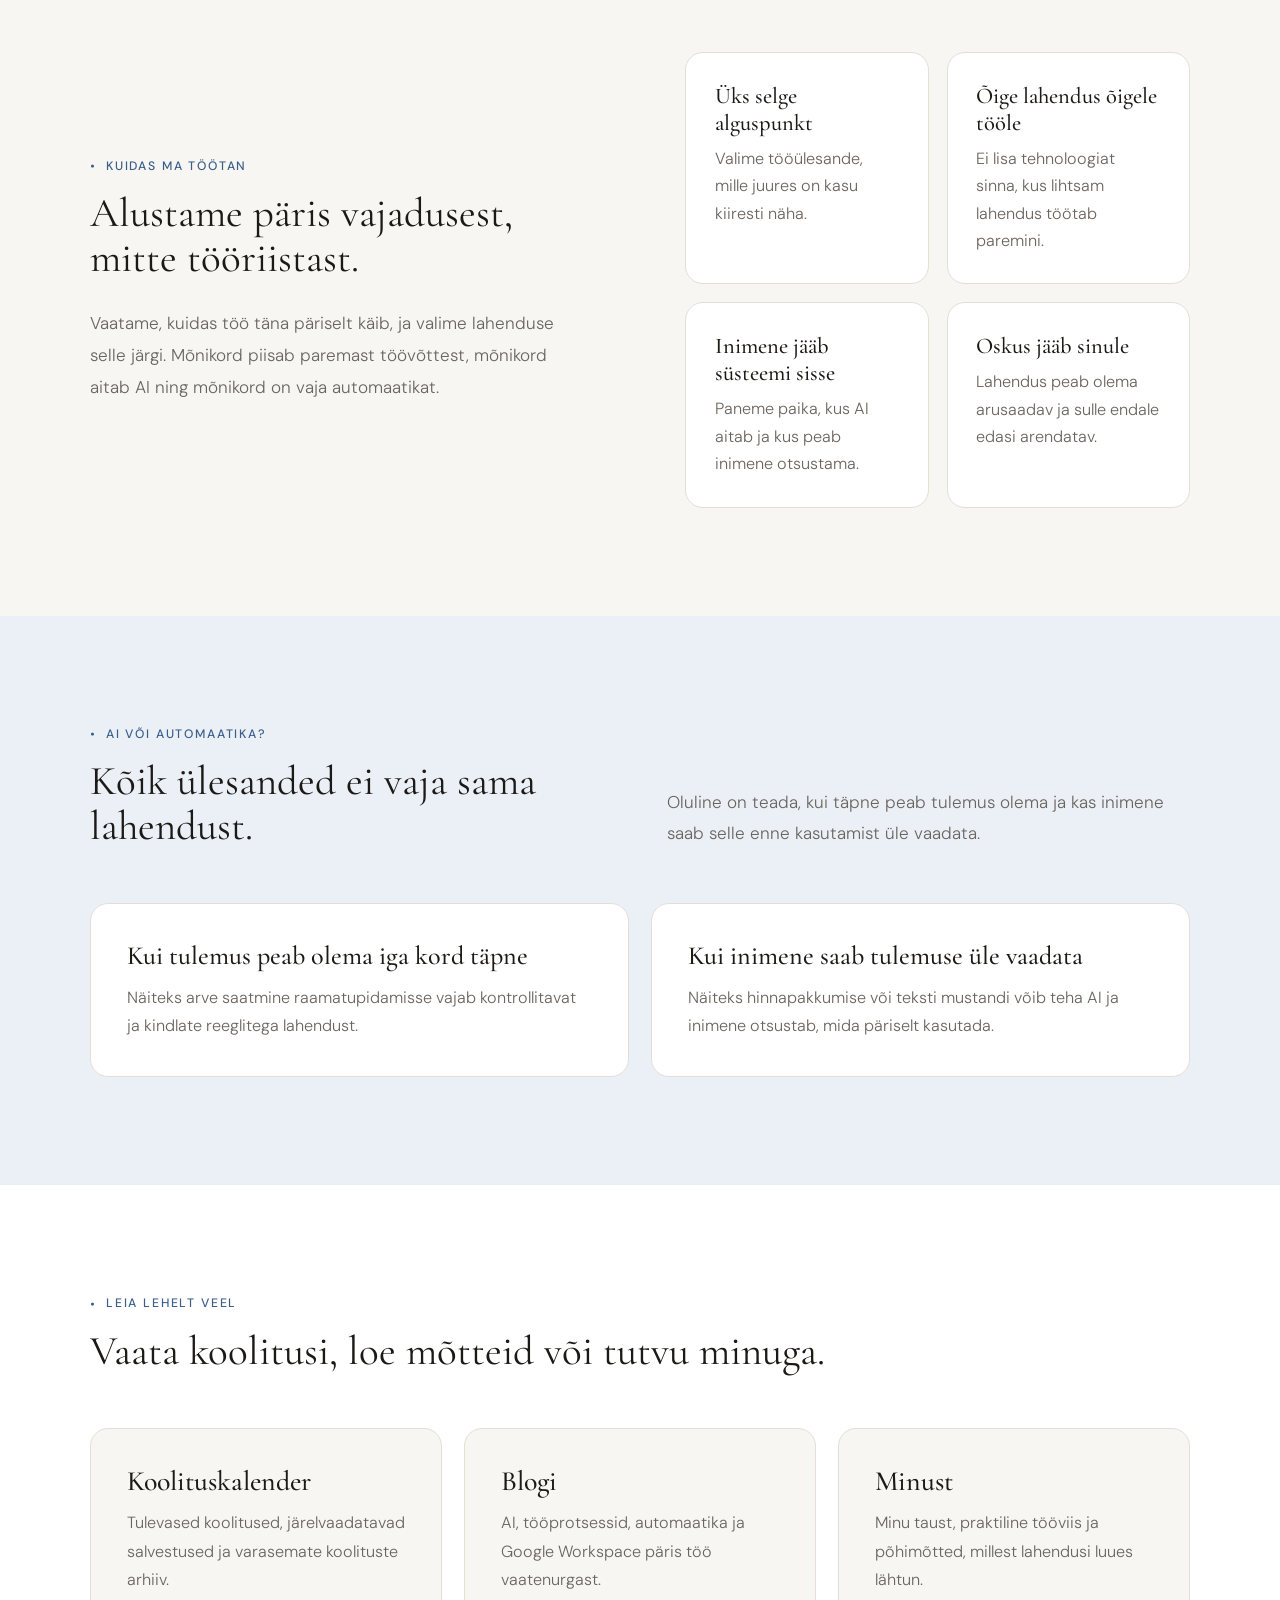
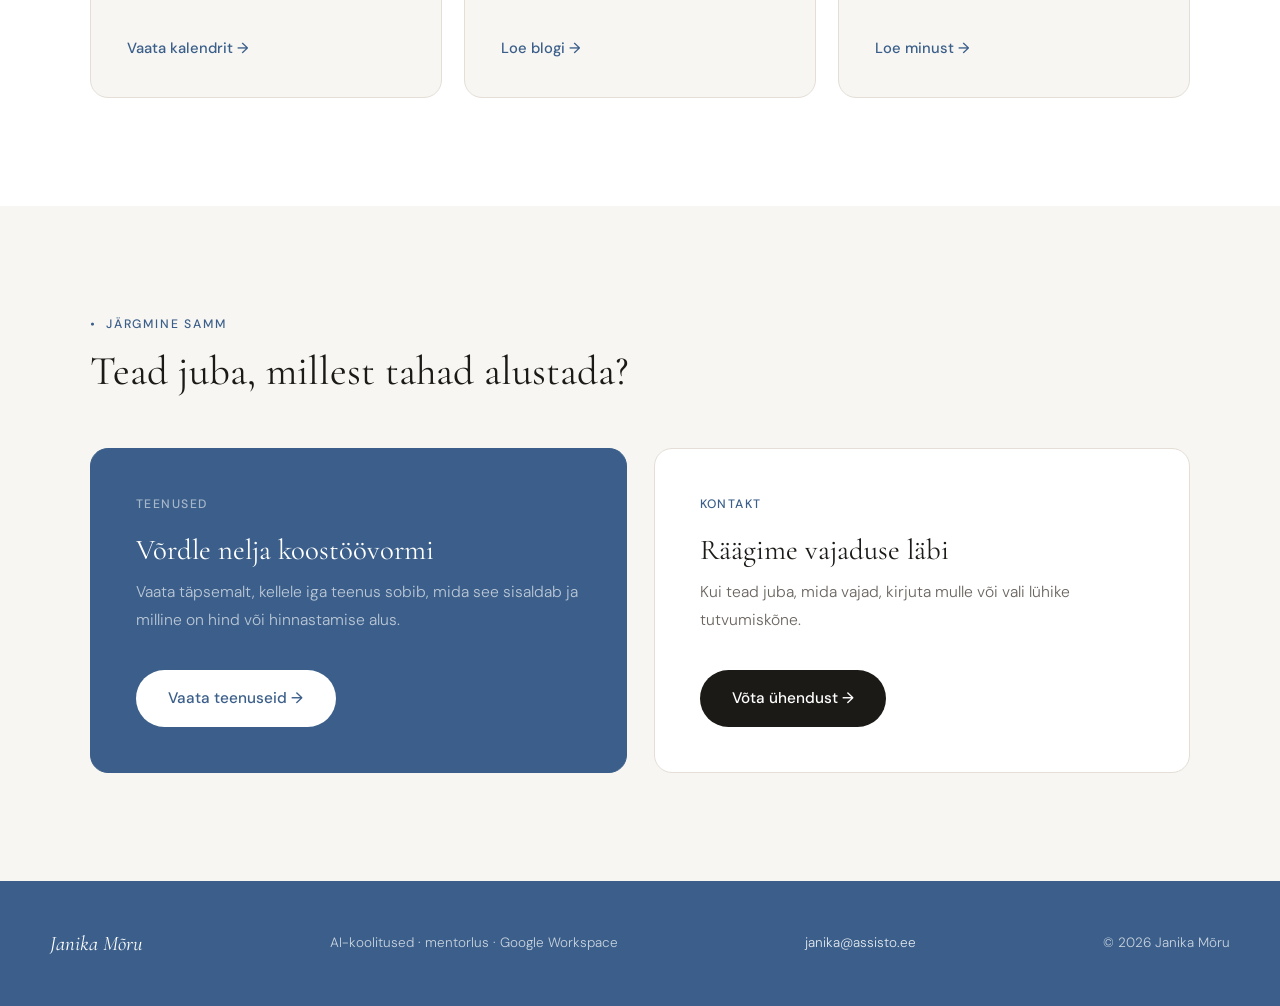
==== commit 782de077: "Värskendatud ja ühtlustatud avaleht" ====
--- a/index.html
+++ b/index.html
@@ -22,71 +22,93 @@
   </ul>
 </nav>
 
-<section class="hero">
-  <div class="hero-left">
-    <div class="hero-eyebrow"><span class="eyebrow-dot"></span>AI · tööprotsessid · Google Workspace</div>
-    <h1 class="hero-title">Aitan AI ja tööriistad<br><em>päris töös tööle panna.</em></h1>
-    <p class="hero-sub">Koolitan alustavaid ja väikeettevõtjaid, mentordan neid, kes tahavad AI-st oma töös rohkem kasu saada, ning aitan lahendada Google Workspace’i ja tööprotsesside konkreetseid muresid. <strong>Eesmärk on, et oskad pärast ise edasi minna.</strong></p>
-    <div class="hero-actions">
-      <a href="teenused.html" class="btn-primary">Vaata teenuseid</a>
-      <a href="kontakt.html" class="btn-ghost">Võta ühendust</a>
+<main>
+  <section class="hero">
+    <div class="hero-left">
+      <div class="hero-eyebrow"><span class="eyebrow-dot"></span>AI · tööprotsessid · Google Workspace</div>
+      <h1 class="hero-title">Praktiline abi AI, tööprotsesside ja Google Workspace’iga.</h1>
+      <p class="hero-sub">Koolitan gruppe, teen üks ühele mentorlust ja konsultatsioone ning aitan väikeettevõtjal Google Workspace’i tööle panna. Eesmärk on alati sama: lahendus peab aitama sul päris tööd teha ja jääma sulle endale hallatavaks.</p>
+      <div class="hero-actions">
+        <a href="teenused.html" class="btn-primary">Vaata teenuseid</a>
+        <a href="kontakt.html" class="btn-ghost">Võta ühendust</a>
+      </div>
     </div>
-  </div>
-  <div class="hero-right">
-    <img src="Janika_Mõru_heledal_taustal.jpg" alt="Janika Mõru" />
-    <div class="hero-badge">
-      <p>„Ma ei müü automaatikat automaatika pärast. Vaatame, mis su töös päriselt aitab.“</p>
-      <span>— Janika Mõru</span>
+    <div class="hero-right">
+      <img src="Janika_Mõru_heledal_taustal.jpg" alt="Janika Mõru" />
     </div>
-  </div>
-</section>
+  </section>
 
-<div class="problem">
-  <div class="problem-head">
-    <div class="label">Kust alustada?</div>
-    <h2 class="section-title">AI-st on kasu siis, kui see jõuab<br><em>päris töösse.</em></h2>
-    <p>Alustame päris tööülesannetest ja vaatame, kus piisab paremast töövõttest, kus aitab AI ning kus on mõistlik automatiseerida.</p>
-  </div>
-  <div class="problem-grid">
-    <div class="problem-card"><h4>Selge esimene samm</h4><p>Valime ühe päris tööülesande ja alustame sealt, kus kasu on kohe näha.</p></div>
-    <div class="problem-card"><h4>Sobiv lahendus õigele tööle</h4><p>Mõnikord piisab seadistusest, mõnikord AI-st ja mõnikord on päriselt vaja automaatikat.</p></div>
-    <div class="problem-card"><h4>Parem AI-vestlusoskus</h4><p>Õpid AI-le andma sellist sisendit, millega jõuad kiiremini kasutatava tulemuseni.</p></div>
-    <div class="problem-card"><h4>Inimene jääb süsteemi sisse</h4><p>Vaatame ka seda, kuidas uus tööviis mõjutab inimest, kes seda päriselt kasutab.</p></div>
-  </div>
-</div>
+  <section class="services home-services" aria-labelledby="home-services-title">
+    <div class="services-top">
+      <div>
+        <div class="label">Teenused</div>
+        <h2 class="section-title" id="home-services-title">Vali koostöövorm selle järgi, mida sul praegu vaja on.</h2>
+      </div>
+      <p>Neli erinevat viisi koostööks. Teenuste lehel saad neid omavahel võrrelda, vaadata hinda või hinnastamise alust ning lugeda täpsemalt, mis iga teenuse sees on.</p>
+    </div>
+    <div class="service-grid home-service-grid">
+      <article class="s-card"><span class="s-tag">Grupile</span><h3>Koolitused</h3><p>Praktilised AI-koolitused programmidele ja gruppidele, osalejate päris tööülesannete põhjal.</p><a class="s-link" href="teenused.html#koolitused">Vaata koolitusi</a></article>
+      <article class="s-card"><span class="s-tag">Pikem koostöö</span><h3>Mentorlus</h3><p>Regulaarsed üks ühele kohtumised, kus arendame sinu AI-töövõtteid ja süsteeme.</p><a class="s-link" href="teenused.html#mentorlus">Vaata mentorlust</a></article>
+      <article class="s-card"><span class="s-tag">Üks küsimus</span><h3>Konsultatsioon</h3><p>Üks konkreetne probleem või valik, mille viime kohtumise jooksul selge järgmise sammuni.</p><a class="s-link" href="teenused.html#konsultatsioon">Vaata konsultatsiooni</a></article>
+      <article class="s-card"><span class="s-tag">Praktiline teostus</span><h3>Projektitöö</h3><p>Google Workspace’i migratsioon, seadistamine või töökeskkonna korrastamine.</p><a class="s-link" href="teenused.html#projektitoo">Vaata projektitööd</a></article>
+    </div>
+  </section>
 
-<section class="services">
-  <div class="services-top">
-    <div>
-      <div class="label">Kuidas saan aidata</div>
-      <h2 class="section-title">Neli viisi,<br><em>kuidas koos töötada</em></h2>
+  <section class="problem" aria-labelledby="home-approach-title">
+    <div class="problem-head">
+      <div class="label">Kuidas ma töötan</div>
+      <h2 class="section-title" id="home-approach-title">Alustame päris vajadusest, mitte tööriistast.</h2>
+      <p>Vaatame, kuidas töö täna päriselt käib, ja valime lahenduse selle järgi. Mõnikord piisab paremast töövõttest, mõnikord aitab AI ning mõnikord on vaja automaatikat.</p>
     </div>
-    <p>Koolitused gruppidele, mentorlus oskuste arendamiseks, konsultatsioon ühe konkreetse küsimuse lahendamiseks ja projektitöö Google Workspace’i praktiliseks teostuseks.</p>
-  </div>
-  <div class="service-grid">
-    <div class="s-card"><span class="s-tag">Grupile</span><h3>Koolitused</h3><p>Praktilised AI-koolitused ettevõtlus- ja arenguprogrammidele ning väikeettevõtjate gruppidele.</p><a class="s-link" href="teenused.html">Loe lähemalt</a></div>
-    <div class="s-card"><span class="s-tag">Üks ühele</span><h3>Mentorlus</h3><p>Kui tahad oma AI kasutust ja tööprotsesse sügavamalt arendada ning ise paremini edasi minna.</p><a class="s-link" href="teenused.html">Loe lähemalt</a></div>
-    <div class="s-card"><span class="s-tag">Konkreetne mure</span><h3>Konsultatsioon ja projektitöö</h3><p>Üks konkreetne tööriista-, AI- või Google Workspace’i küsimus või praktiline teostus.</p><a class="s-link" href="teenused.html">Loe lähemalt</a></div>
-  </div>
-</section>
+    <div class="problem-grid">
+      <article class="problem-card"><h3>Üks selge alguspunkt</h3><p>Valime tööülesande, mille juures on kasu kiiresti näha.</p></article>
+      <article class="problem-card"><h3>Õige lahendus õigele tööle</h3><p>Ei lisa tehnoloogiat sinna, kus lihtsam lahendus töötab paremini.</p></article>
+      <article class="problem-card"><h3>Inimene jääb süsteemi sisse</h3><p>Paneme paika, kus AI aitab ja kus peab inimene otsustama.</p></article>
+      <article class="problem-card"><h3>Oskus jääb sinule</h3><p>Lahendus peab olema arusaadav ja sulle endale edasi arendatav.</p></article>
+    </div>
+  </section>
 
-<div class="mega">
-  <div class="label" style="justify-content:center;">Minu lähenemine</div>
-  <p class="mega-quote">Enne kui midagi automatiseerida,<br>vaatan, kas tulemus peab olema <strong>iga kord täpne</strong><br>või saab inimene selle <strong>enne kasutamist üle vaadata</strong>.</p>
-  <div class="mega-body">
-    <p><strong>Arve raamatupidamisse.</strong> Siin peavad andmed liikuma õigesti iga kord. Selline töö vajab kontrollitavat, kindlate reeglitega lahendust.</p>
-    <p><strong>Hinnapakkumise mustand või blogipostitus.</strong> AI võib teha mustandi ja inimene saab selle enne kasutamist üle vaadata.</p>
-  </div>
-</div>
+  <section class="home-approach" aria-labelledby="home-choice-title">
+    <div class="home-approach-head">
+      <div>
+        <div class="label">AI või automaatika?</div>
+        <h2 class="section-title" id="home-choice-title">Kõik ülesanded ei vaja sama lahendust.</h2>
+      </div>
+      <p>Oluline on teada, kui täpne peab tulemus olema ja kas inimene saab selle enne kasutamist üle vaadata.</p>
+    </div>
+    <div class="home-approach-grid">
+      <article class="home-approach-card">
+        <h3>Kui tulemus peab olema iga kord täpne</h3>
+        <p>Näiteks arve saatmine raamatupidamisse vajab kontrollitavat ja kindlate reeglitega lahendust.</p>
+      </article>
+      <article class="home-approach-card">
+        <h3>Kui inimene saab tulemuse üle vaadata</h3>
+        <p>Näiteks hinnapakkumise või teksti mustandi võib teha AI ja inimene otsustab, mida päriselt kasutada.</p>
+      </article>
+    </div>
+  </section>
 
-<section class="cta">
-  <div class="label">Järgmine samm</div>
-  <h2 class="section-title">Vaata, kas minu lähenemine<br><em>sobib sinu vajadusega</em></h2>
-  <div class="cta-grid">
-    <div class="cta-card primary"><div class="cta-tag">Teenused</div><h3>Koolitus, mentorlus või praktiline abi</h3><p>Vaata teenuste lehelt, milline koostöövorm sinu olukorrale kõige paremini sobib.</p><a href="teenused.html" class="btn-cta">Vaata teenuseid →</a></div>
-    <div class="cta-card"><div class="cta-tag">Kontakt</div><h3>Tead juba, mida vajad?</h3><p>Kirjuta mulle või vali lühike tutvumiskõne.</p><a href="kontakt.html" class="btn-cta">Võta ühendust →</a></div>
-  </div>
-</section>
+  <section class="home-explore" aria-labelledby="home-explore-title">
+    <div class="home-explore-head">
+      <div class="label">Leia lehelt veel</div>
+      <h2 class="section-title" id="home-explore-title">Vaata koolitusi, loe mõtteid või tutvu minuga.</h2>
+    </div>
+    <div class="home-explore-grid">
+      <a class="home-explore-card" href="koolituskalender.html"><span>Koolituskalender</span><p>Tulevased koolitused, järelvaadatavad salvestused ja varasemate koolituste arhiiv.</p><strong>Vaata kalendrit →</strong></a>
+      <a class="home-explore-card" href="blogi.html"><span>Blogi</span><p>AI, tööprotsessid, automaatika ja Google Workspace päris töö vaatenurgast.</p><strong>Loe blogi →</strong></a>
+      <a class="home-explore-card" href="minust.html"><span>Minust</span><p>Minu taust, praktiline tööviis ja põhimõtted, millest lahendusi luues lähtun.</p><strong>Loe minust →</strong></a>
+    </div>
+  </section>
+
+  <section class="cta">
+    <div class="label">Järgmine samm</div>
+    <h2 class="section-title">Tead juba, millest tahad alustada?</h2>
+    <div class="cta-grid">
+      <div class="cta-card primary"><div class="cta-tag">Teenused</div><h3>Võrdle nelja koostöövormi</h3><p>Vaata täpsemalt, kellele iga teenus sobib, mida see sisaldab ja milline on hind või hinnastamise alus.</p><a href="teenused.html" class="btn-cta">Vaata teenuseid →</a></div>
+      <div class="cta-card"><div class="cta-tag">Kontakt</div><h3>Räägime vajaduse läbi</h3><p>Kui tead juba, mida vajad, kirjuta mulle või vali lühike tutvumiskõne.</p><a href="kontakt.html" class="btn-cta">Võta ühendust →</a></div>
+    </div>
+  </section>
+</main>
 
 <footer>
   <div class="footer-logo">Janika Mõru</div>
@@ -96,4 +118,4 @@
 </footer>
 <script src="charla.js"></script>
 </body>
-</html>+</html>
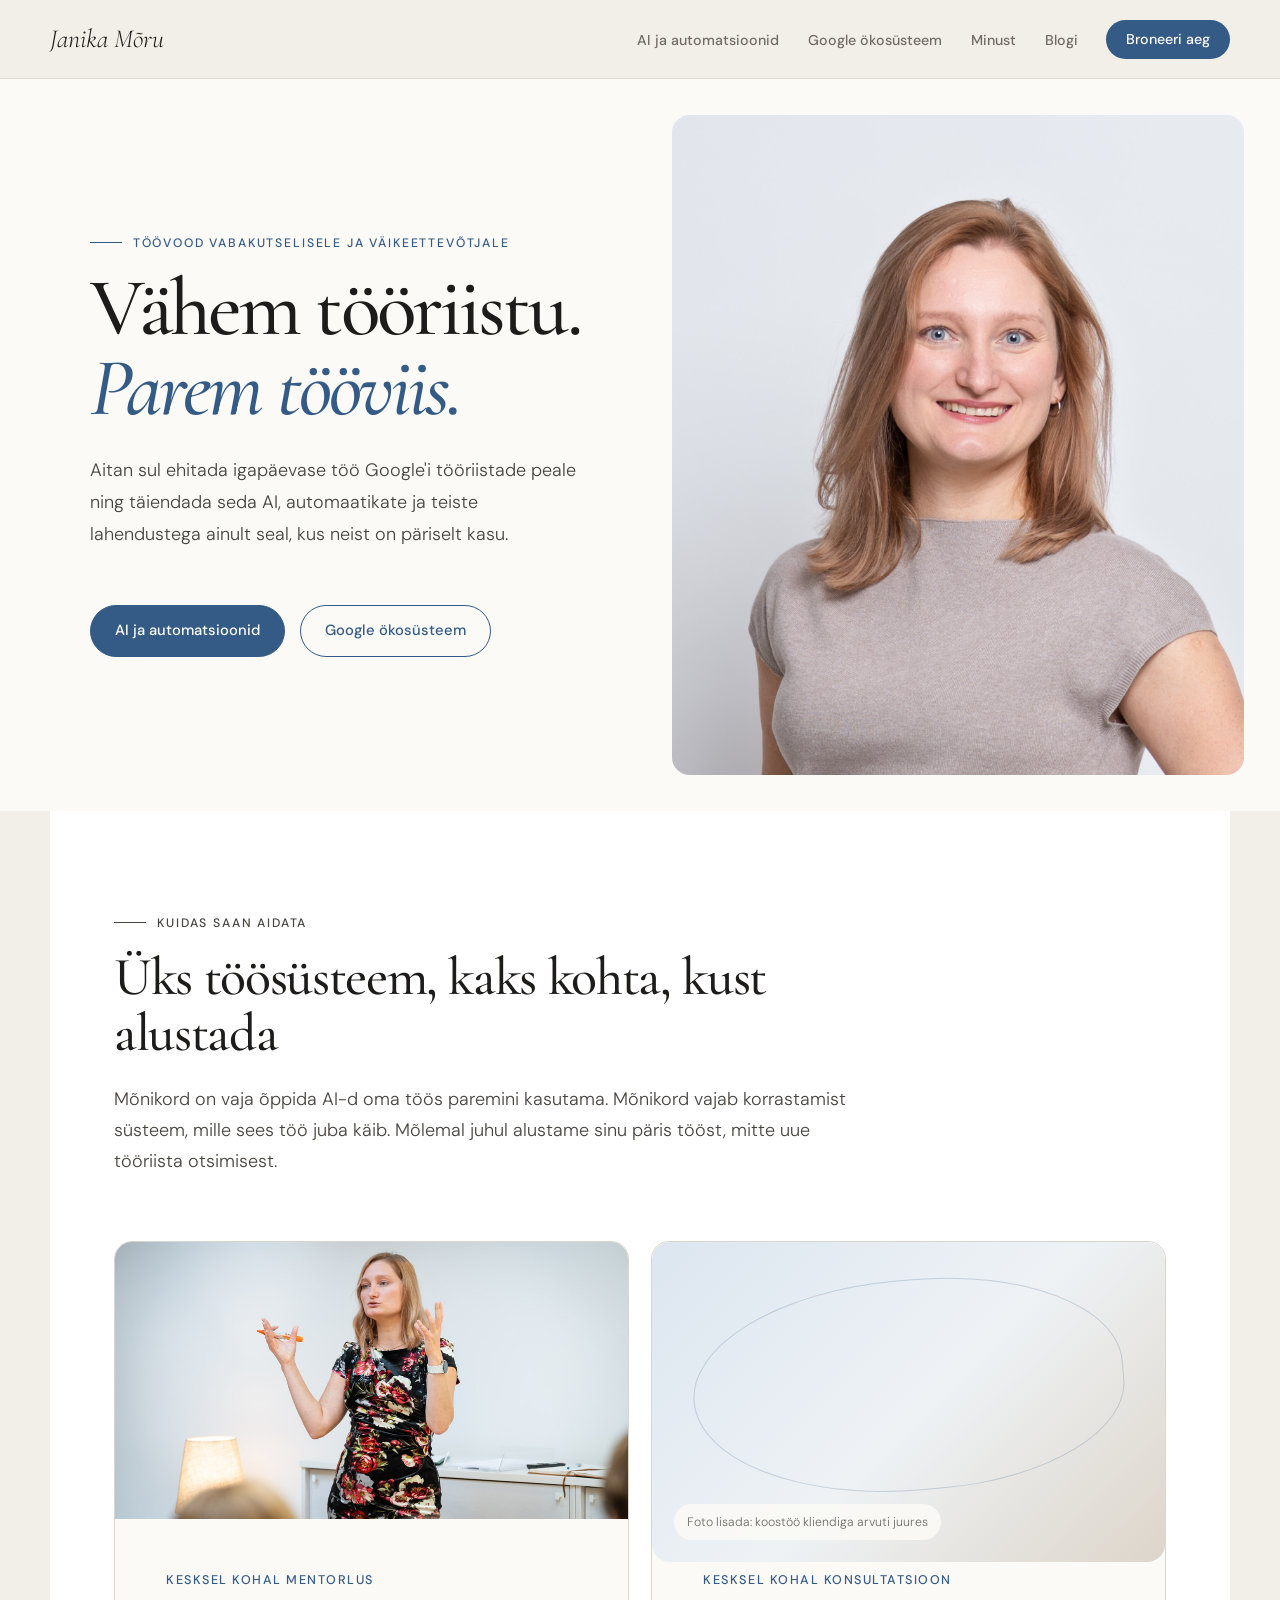
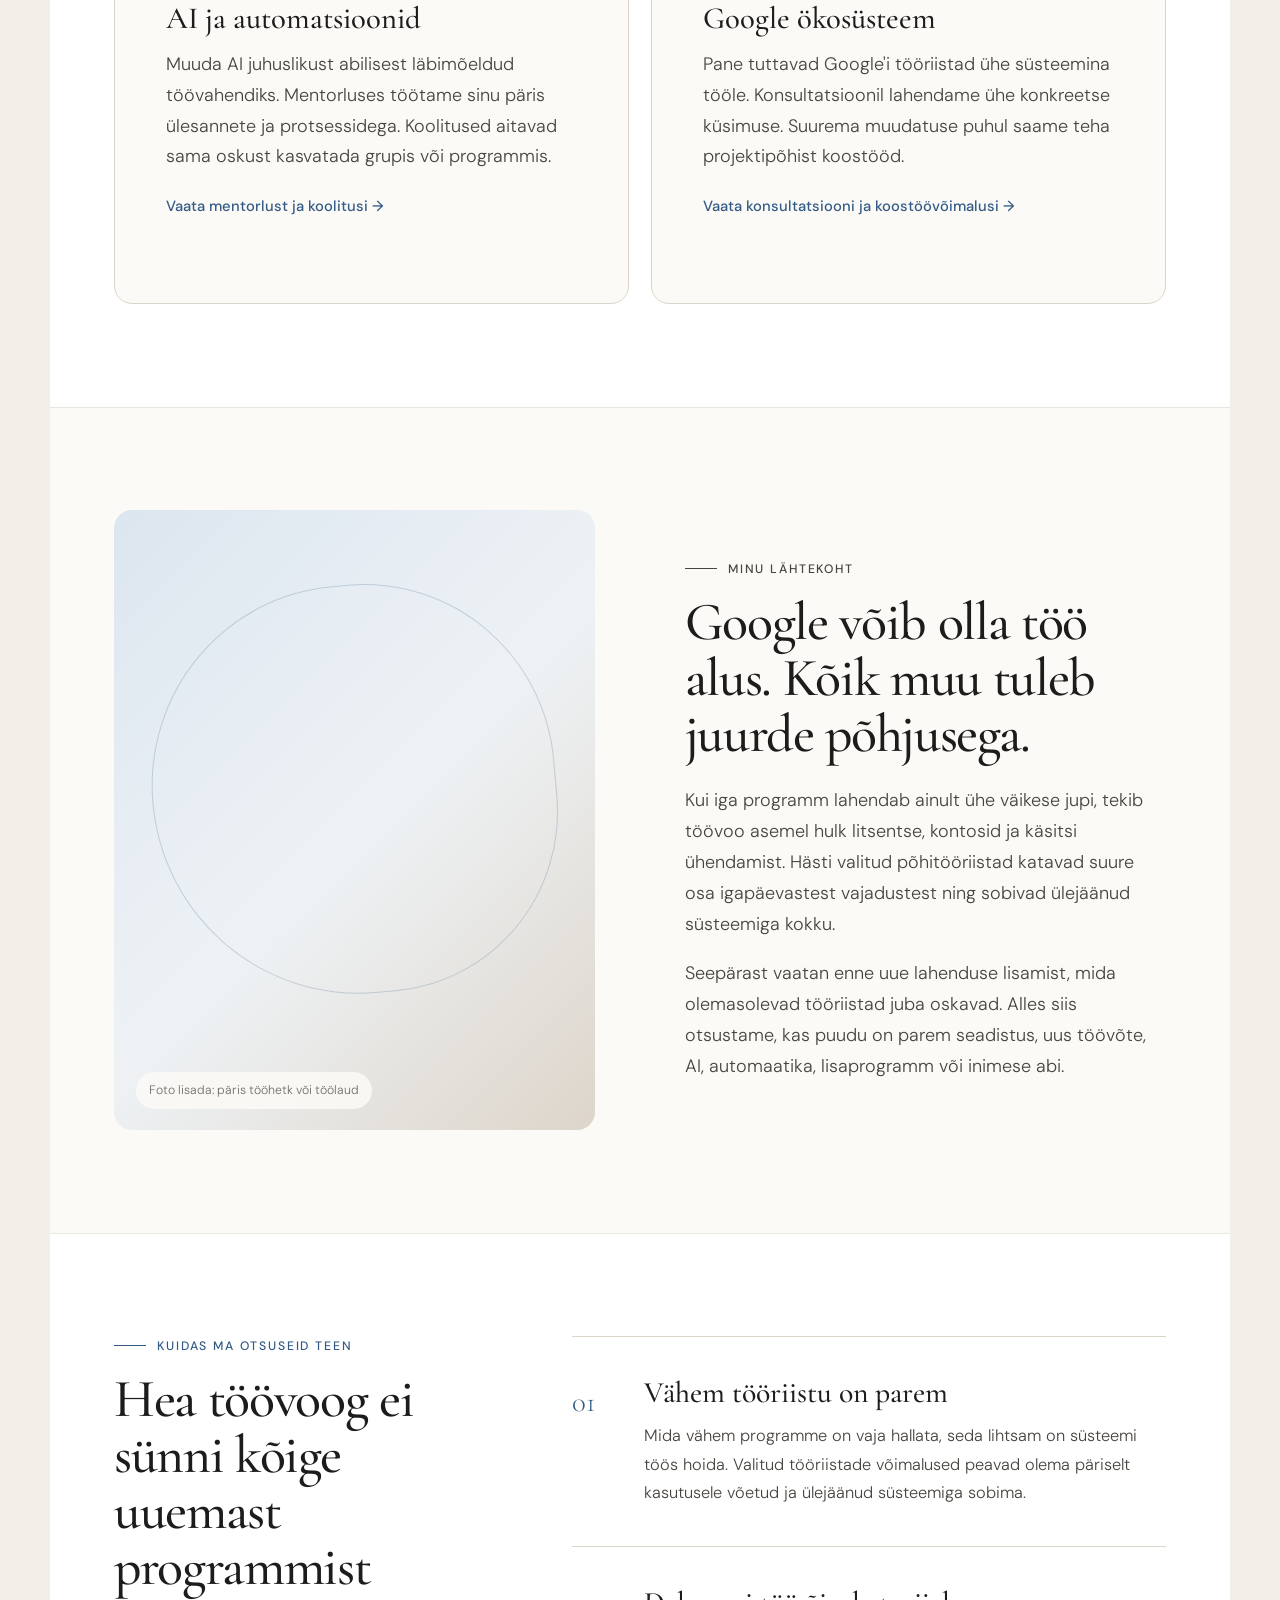
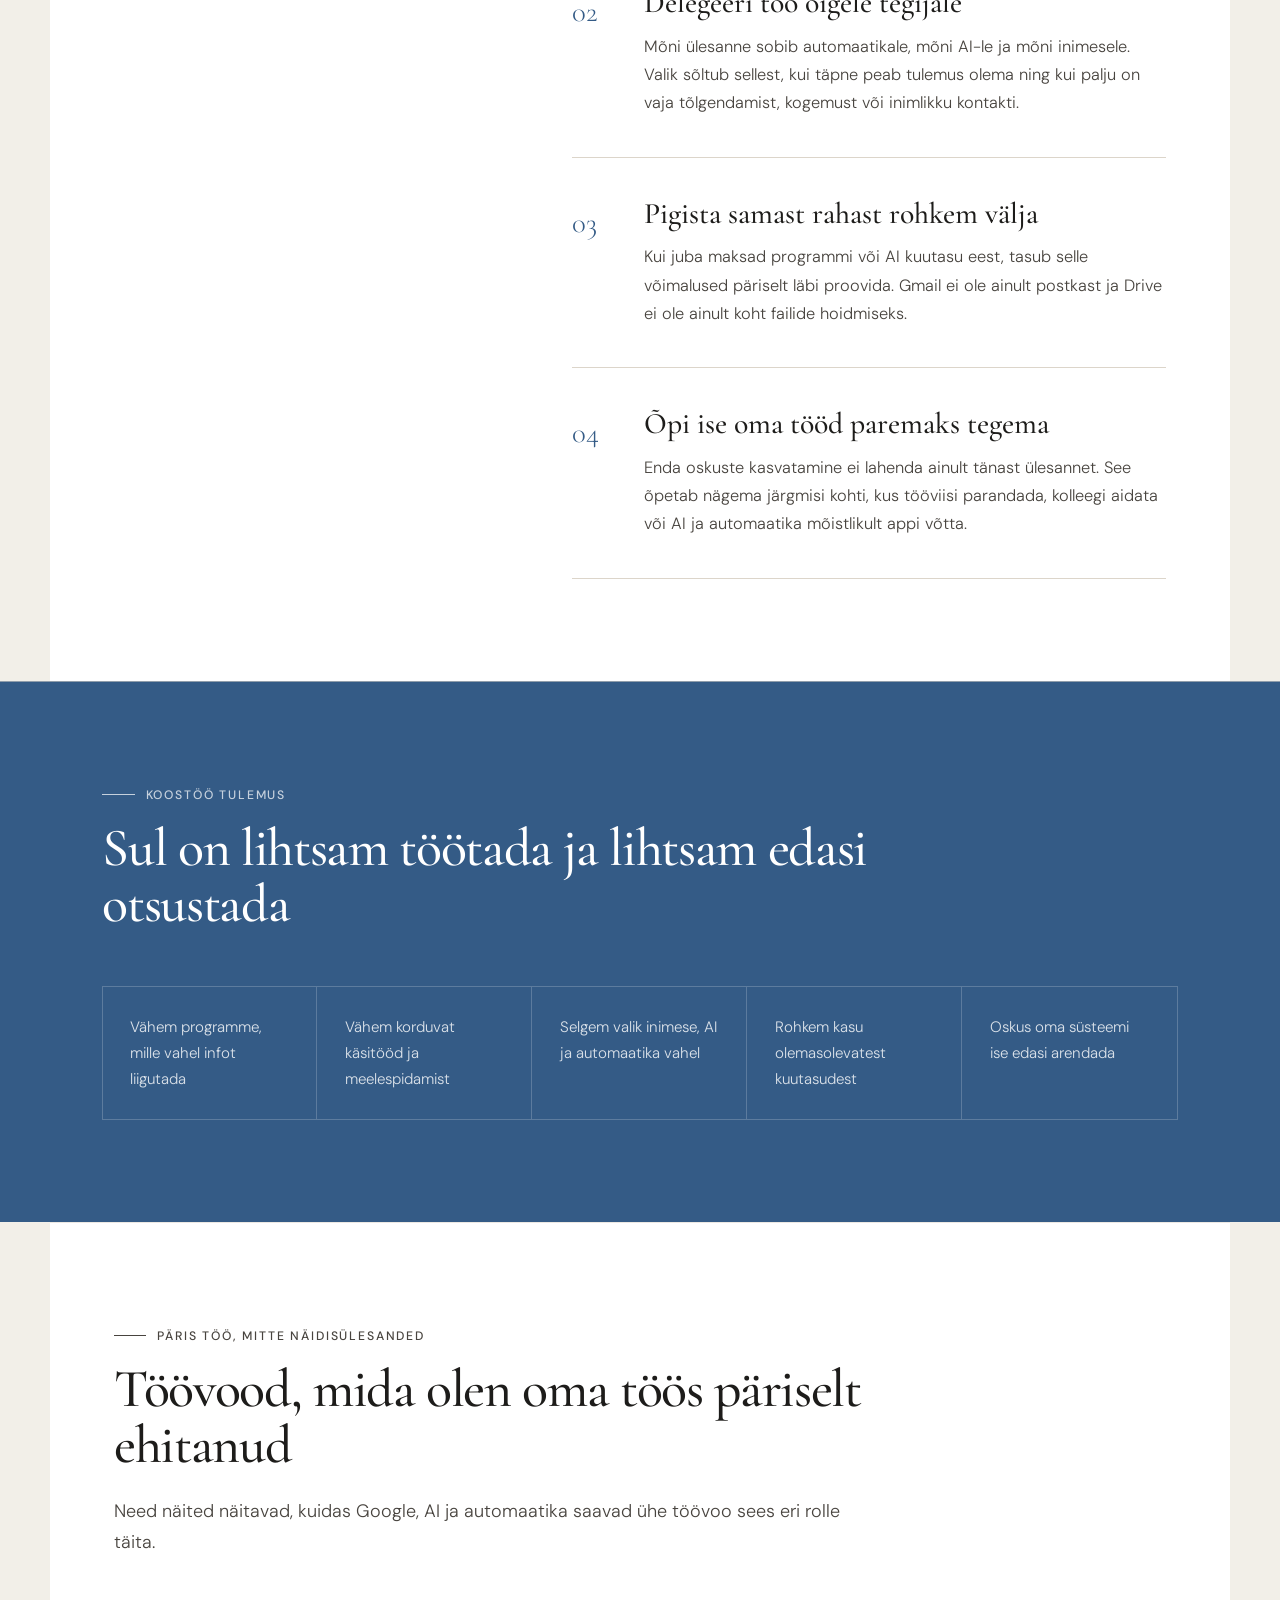
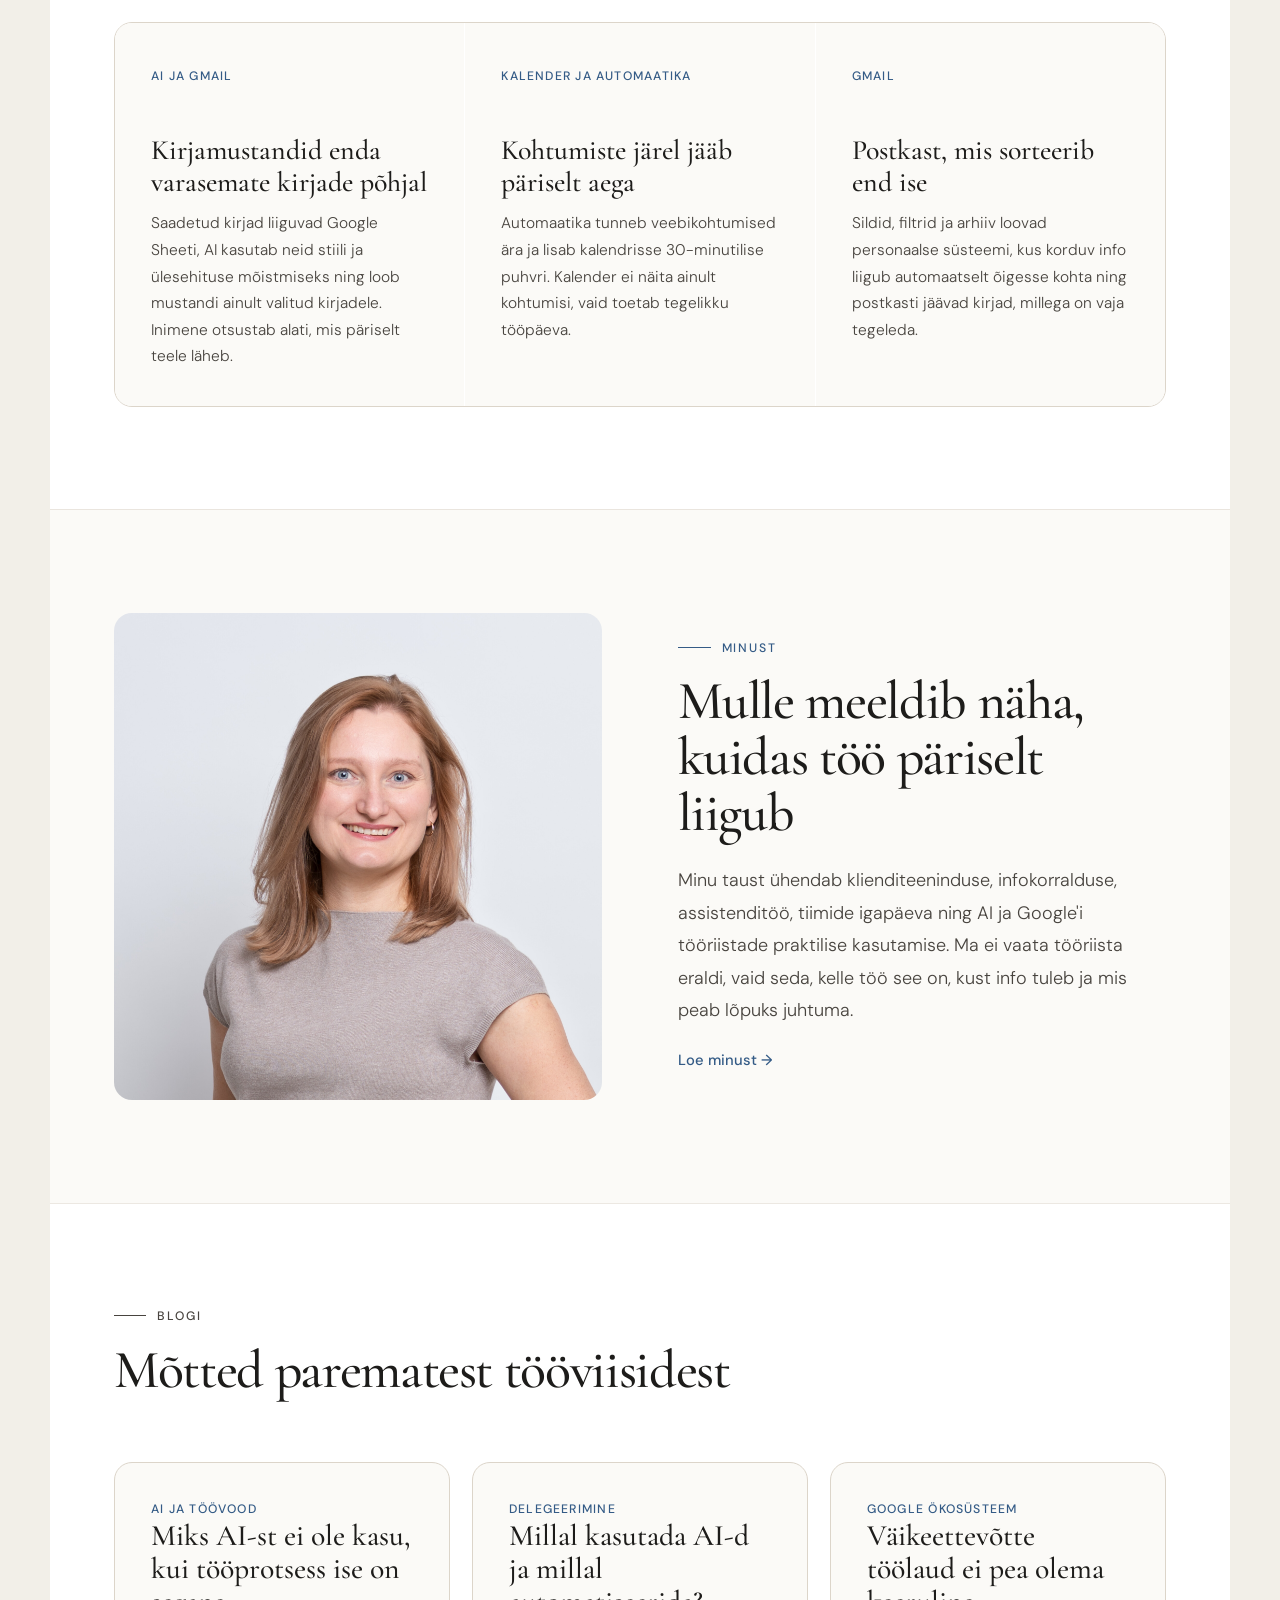
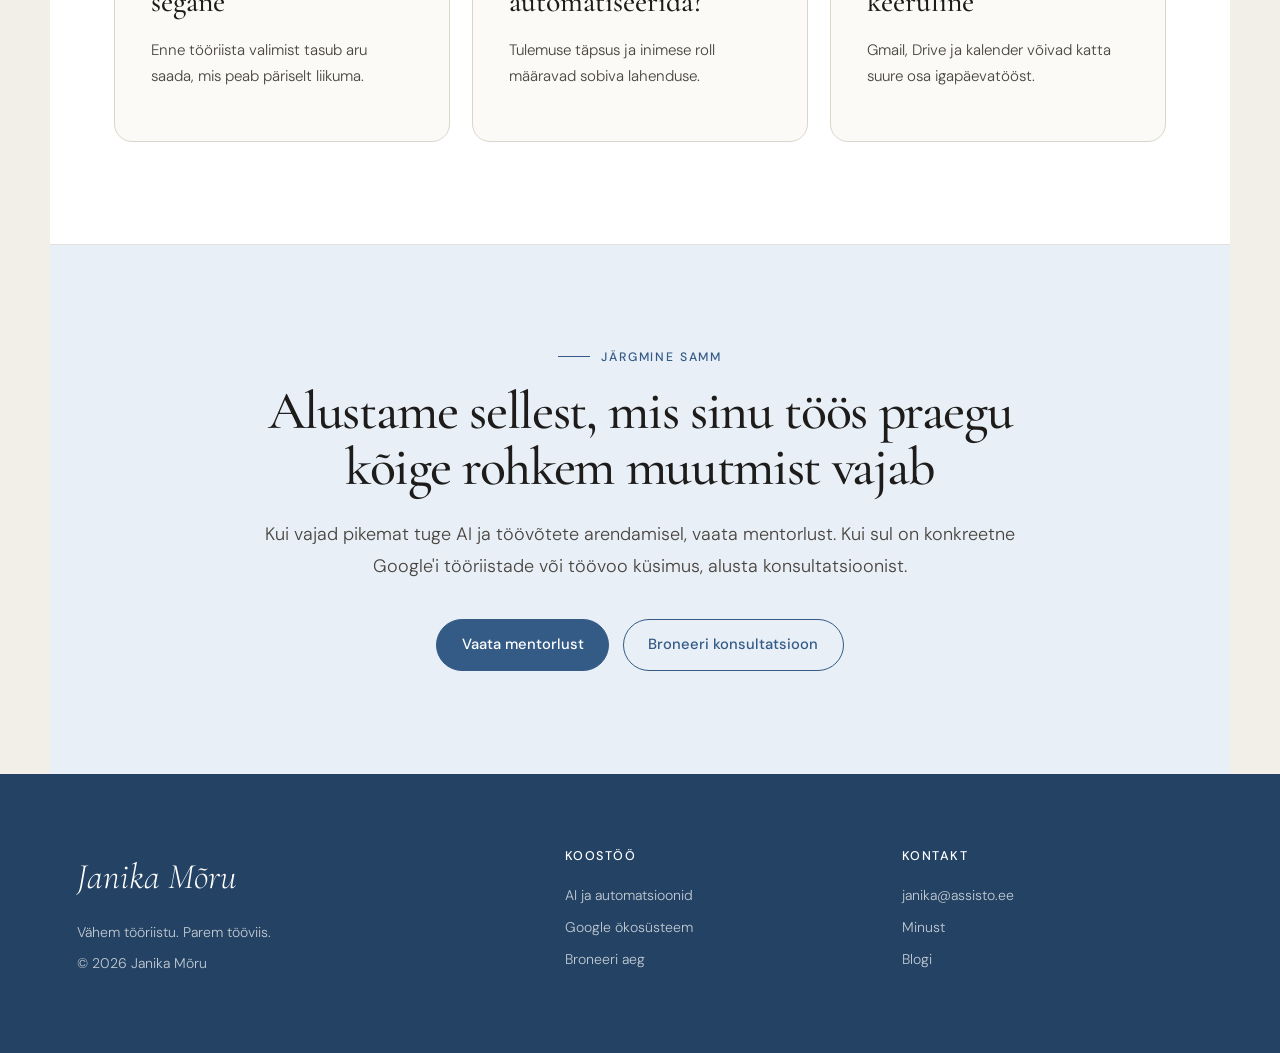
==== commit 2387592d: "Build new service structure and navigation" ====
--- a/index.html
+++ b/index.html
@@ -1,121 +1,179 @@
 <!DOCTYPE html>
 <html lang="et">
 <head>
-  <meta charset="UTF-8" />
-  <meta name="viewport" content="width=device-width, initial-scale=1.0" />
-  <title>Janika Mõru — AI-koolitused, mentorlus ja Google Workspace</title>
-  <meta name="description" content="Praktilised AI-koolitused, mentorlus ja Google Workspace’i abi väikeettevõtjatele ning arenguprogrammidele." />
+  <meta charset="UTF-8">
+  <meta name="viewport" content="width=device-width, initial-scale=1">
+  <title>Janika Mõru — vähem tööriistu, parem tööviis</title>
+  <meta name="description" content="Aitan vabakutselisel ja väikeettevõtjal ehitada töö Google'i tööriistade peale ning lisada AI-d ja automaatikaid seal, kus neist on päriselt kasu.">
   <link rel="preconnect" href="https://fonts.googleapis.com">
-  <link href="https://fonts.googleapis.com/css2?family=Cormorant+Garamond:ital,wght@0,400;0,500;1,400;1,500&family=DM+Sans:opsz,wght@9..40,300;9..40,400;9..40,500&display=swap" rel="stylesheet">
+  <link href="https://fonts.googleapis.com/css2?family=Cormorant+Garamond:ital,wght@0,400;0,500;1,400&family=DM+Sans:wght@300;400;500&display=swap" rel="stylesheet">
   <link rel="stylesheet" href="style.css">
 </head>
 <body>
-<nav>
-  <a class="nav-logo" href="index.html">Janika Mõru</a>
-  <ul class="nav-links">
-    <li><a href="index.html">Avaleht</a></li>
-    <li><a href="teenused.html">Teenused</a></li>
-    <li><a href="koolituskalender.html">Koolituskalender</a></li>
-    <li><a href="blogi.html">Blogi</a></li>
-    <li><a href="minust.html">Minust</a></li>
-    <li><a href="kontakt.html" class="nav-cta">Kontakt</a></li>
-  </ul>
+<a class="skip-link" href="#sisu">Liigu sisu juurde</a>
+<nav class="site-nav" aria-label="Põhimenüü">
+  <div class="nav-inner">
+    <a class="nav-logo" href="index.html" aria-current="page">Janika Mõru</a>
+    <button class="nav-toggle" type="button" aria-expanded="false" aria-controls="nav-links">Menüü</button>
+    <ul class="nav-links" id="nav-links">
+      <li><a href="ai-ja-automatsioonid.html">AI ja automatsioonid</a></li>
+      <li><a href="google-okosusteem.html">Google ökosüsteem</a></li>
+      <li><a href="minust.html">Minust</a></li>
+      <li><a href="blogi.html">Blogi</a></li>
+      <li><a class="nav-cta" href="kontakt.html">Broneeri aeg</a></li>
+    </ul>
+  </div>
 </nav>
 
-<main>
-  <section class="hero">
-    <div class="hero-left">
-      <div class="hero-eyebrow"><span class="eyebrow-dot"></span>AI · tööprotsessid · Google Workspace</div>
-      <h1 class="hero-title">Praktiline abi AI, tööprotsesside ja Google Workspace’iga.</h1>
-      <p class="hero-sub">Koolitan gruppe, teen üks ühele mentorlust ja konsultatsioone ning aitan väikeettevõtjal Google Workspace’i tööle panna. Eesmärk on alati sama: lahendus peab aitama sul päris tööd teha ja jääma sulle endale hallatavaks.</p>
-      <div class="hero-actions">
-        <a href="teenused.html" class="btn-primary">Vaata teenuseid</a>
-        <a href="kontakt.html" class="btn-ghost">Võta ühendust</a>
+<main id="sisu">
+  <header class="hero">
+    <div class="hero-copy">
+      <p class="label">Töövood vabakutselisele ja väikeettevõtjale</p>
+      <h1>Vähem tööriistu. <span class="blue-text">Parem tööviis.</span></h1>
+      <p class="lead">Aitan sul ehitada igapäevase töö Google'i tööriistade peale ning täiendada seda AI, automaatikate ja teiste lahendustega ainult seal, kus neist on päriselt kasu.</p>
+      <div class="button-row">
+        <a class="button" href="ai-ja-automatsioonid.html">AI ja automatsioonid</a>
+        <a class="button secondary" href="google-okosusteem.html">Google ökosüsteem</a>
       </div>
     </div>
-    <div class="hero-right">
-      <img src="Janika_Mõru_heledal_taustal.jpg" alt="Janika Mõru" />
+    <div class="hero-media">
+      <img src="Janika_Mõru_heledal_taustal.jpg" alt="Janika Mõru">
     </div>
-  </section>
+  </header>
 
-  <section class="services home-services" aria-labelledby="home-services-title">
-    <div class="services-top">
-      <div>
-        <div class="label">Teenused</div>
-        <h2 class="section-title" id="home-services-title">Vali koostöövorm selle järgi, mida sul praegu vaja on.</h2>
-      </div>
-      <p>Neli erinevat viisi koostööks. Teenuste lehel saad neid omavahel võrrelda, vaadata hinda või hinnastamise alust ning lugeda täpsemalt, mis iga teenuse sees on.</p>
+  <section class="section white" aria-labelledby="suunad">
+    <div class="section-head">
+      <p class="label">Kuidas saan aidata</p>
+      <h2 id="suunad">Üks töösüsteem, kaks kohta, kust alustada</h2>
+      <p>Mõnikord on vaja õppida AI-d oma töös paremini kasutama. Mõnikord vajab korrastamist süsteem, mille sees töö juba käib. Mõlemal juhul alustame sinu päris tööst, mitte uue tööriista otsimisest.</p>
     </div>
-    <div class="service-grid home-service-grid">
-      <article class="s-card"><span class="s-tag">Grupile</span><h3>Koolitused</h3><p>Praktilised AI-koolitused programmidele ja gruppidele, osalejate päris tööülesannete põhjal.</p><a class="s-link" href="teenused.html#koolitused">Vaata koolitusi</a></article>
-      <article class="s-card"><span class="s-tag">Pikem koostöö</span><h3>Mentorlus</h3><p>Regulaarsed üks ühele kohtumised, kus arendame sinu AI-töövõtteid ja süsteeme.</p><a class="s-link" href="teenused.html#mentorlus">Vaata mentorlust</a></article>
-      <article class="s-card"><span class="s-tag">Üks küsimus</span><h3>Konsultatsioon</h3><p>Üks konkreetne probleem või valik, mille viime kohtumise jooksul selge järgmise sammuni.</p><a class="s-link" href="teenused.html#konsultatsioon">Vaata konsultatsiooni</a></article>
-      <article class="s-card"><span class="s-tag">Praktiline teostus</span><h3>Projektitöö</h3><p>Google Workspace’i migratsioon, seadistamine või töökeskkonna korrastamine.</p><a class="s-link" href="teenused.html#projektitoo">Vaata projektitööd</a></article>
-    </div>
-  </section>
-
-  <section class="problem" aria-labelledby="home-approach-title">
-    <div class="problem-head">
-      <div class="label">Kuidas ma töötan</div>
-      <h2 class="section-title" id="home-approach-title">Alustame päris vajadusest, mitte tööriistast.</h2>
-      <p>Vaatame, kuidas töö täna päriselt käib, ja valime lahenduse selle järgi. Mõnikord piisab paremast töövõttest, mõnikord aitab AI ning mõnikord on vaja automaatikat.</p>
-    </div>
-    <div class="problem-grid">
-      <article class="problem-card"><h3>Üks selge alguspunkt</h3><p>Valime tööülesande, mille juures on kasu kiiresti näha.</p></article>
-      <article class="problem-card"><h3>Õige lahendus õigele tööle</h3><p>Ei lisa tehnoloogiat sinna, kus lihtsam lahendus töötab paremini.</p></article>
-      <article class="problem-card"><h3>Inimene jääb süsteemi sisse</h3><p>Paneme paika, kus AI aitab ja kus peab inimene otsustama.</p></article>
-      <article class="problem-card"><h3>Oskus jääb sinule</h3><p>Lahendus peab olema arusaadav ja sulle endale edasi arendatav.</p></article>
-    </div>
-  </section>
-
-  <section class="home-approach" aria-labelledby="home-choice-title">
-    <div class="home-approach-head">
-      <div>
-        <div class="label">AI või automaatika?</div>
-        <h2 class="section-title" id="home-choice-title">Kõik ülesanded ei vaja sama lahendust.</h2>
-      </div>
-      <p>Oluline on teada, kui täpne peab tulemus olema ja kas inimene saab selle enne kasutamist üle vaadata.</p>
-    </div>
-    <div class="home-approach-grid">
-      <article class="home-approach-card">
-        <h3>Kui tulemus peab olema iga kord täpne</h3>
-        <p>Näiteks arve saatmine raamatupidamisse vajab kontrollitavat ja kindlate reeglitega lahendust.</p>
+    <div class="direction-grid">
+      <article class="direction">
+        <div class="direction-media"><img src="Janika ettekanne_kodulehele_MailisVahenurm18.jpg" alt="Janika Mõru koolitamas"></div>
+        <div class="direction-copy">
+          <span class="direction-kicker">Kesksel kohal mentorlus</span>
+          <h3>AI ja automatsioonid</h3>
+          <p>Muuda AI juhuslikust abilisest läbimõeldud töövahendiks. Mentorluses töötame sinu päris ülesannete ja protsessidega. Koolitused aitavad sama oskust kasvatada grupis või programmis.</p>
+          <a class="text-link" href="ai-ja-automatsioonid.html">Vaata mentorlust ja koolitusi</a>
+        </div>
       </article>
-      <article class="home-approach-card">
-        <h3>Kui inimene saab tulemuse üle vaadata</h3>
-        <p>Näiteks hinnapakkumise või teksti mustandi võib teha AI ja inimene otsustab, mida päriselt kasutada.</p>
+      <article class="direction">
+        <div class="photo-placeholder" role="img" aria-label="Siia tuleb foto Janikast kliendiga arvuti juures"><span>Foto lisada: koostöö kliendiga arvuti juures</span></div>
+        <div class="direction-copy">
+          <span class="direction-kicker">Kesksel kohal konsultatsioon</span>
+          <h3>Google ökosüsteem</h3>
+          <p>Pane tuttavad Google'i tööriistad ühe süsteemina tööle. Konsultatsioonil lahendame ühe konkreetse küsimuse. Suurema muudatuse puhul saame teha projektipõhist koostööd.</p>
+          <a class="text-link" href="google-okosusteem.html">Vaata konsultatsiooni ja koostöövõimalusi</a>
+        </div>
       </article>
     </div>
   </section>
 
-  <section class="home-explore" aria-labelledby="home-explore-title">
-    <div class="home-explore-head">
-      <div class="label">Leia lehelt veel</div>
-      <h2 class="section-title" id="home-explore-title">Vaata koolitusi, loe mõtteid või tutvu minuga.</h2>
-    </div>
-    <div class="home-explore-grid">
-      <a class="home-explore-card" href="koolituskalender.html"><span>Koolituskalender</span><p>Tulevased koolitused, järelvaadatavad salvestused ja varasemate koolituste arhiiv.</p><strong>Vaata kalendrit →</strong></a>
-      <a class="home-explore-card" href="blogi.html"><span>Blogi</span><p>AI, tööprotsessid, automaatika ja Google Workspace päris töö vaatenurgast.</p><strong>Loe blogi →</strong></a>
-      <a class="home-explore-card" href="minust.html"><span>Minust</span><p>Minu taust, praktiline tööviis ja põhimõtted, millest lahendusi luues lähtun.</p><strong>Loe minust →</strong></a>
+  <section class="section paper">
+    <div class="editorial-split">
+      <div class="photo-placeholder tall" role="img" aria-label="Siia tuleb lai päris tööfoto"><span>Foto lisada: päris tööhetk või töölaud</span></div>
+      <div class="editorial-copy">
+        <p class="label">Minu lähtekoht</p>
+        <h2>Google võib olla töö alus. Kõik muu tuleb juurde põhjusega.</h2>
+        <p>Kui iga programm lahendab ainult ühe väikese jupi, tekib töövoo asemel hulk litsentse, kontosid ja käsitsi ühendamist. Hästi valitud põhitööriistad katavad suure osa igapäevastest vajadustest ning sobivad ülejäänud süsteemiga kokku.</p>
+        <p>Seepärast vaatan enne uue lahenduse lisamist, mida olemasolevad tööriistad juba oskavad. Alles siis otsustame, kas puudu on parem seadistus, uus töövõte, AI, automaatika, lisaprogramm või inimese abi.</p>
+      </div>
     </div>
   </section>
 
-  <section class="cta">
-    <div class="label">Järgmine samm</div>
-    <h2 class="section-title">Tead juba, millest tahad alustada?</h2>
-    <div class="cta-grid">
-      <div class="cta-card primary"><div class="cta-tag">Teenused</div><h3>Võrdle nelja koostöövormi</h3><p>Vaata täpsemalt, kellele iga teenus sobib, mida see sisaldab ja milline on hind või hinnastamise alus.</p><a href="teenused.html" class="btn-cta">Vaata teenuseid →</a></div>
-      <div class="cta-card"><div class="cta-tag">Kontakt</div><h3>Räägime vajaduse läbi</h3><p>Kui tead juba, mida vajad, kirjuta mulle või vali lühike tutvumiskõne.</p><a href="kontakt.html" class="btn-cta">Võta ühendust →</a></div>
+  <section class="section white">
+    <div class="principles">
+      <div>
+        <p class="label">Kuidas ma otsuseid teen</p>
+        <h2>Hea töövoog ei sünni kõige uuemast programmist</h2>
+      </div>
+      <div class="principle-list">
+        <article class="principle">
+          <div class="principle-number">01</div>
+          <div><h3>Vähem tööriistu on parem</h3><p>Mida vähem programme on vaja hallata, seda lihtsam on süsteemi töös hoida. Valitud tööriistade võimalused peavad olema päriselt kasutusele võetud ja ülejäänud süsteemiga sobima.</p></div>
+        </article>
+        <article class="principle">
+          <div class="principle-number">02</div>
+          <div><h3>Delegeeri töö õigele tegijale</h3><p>Mõni ülesanne sobib automaatikale, mõni AI-le ja mõni inimesele. Valik sõltub sellest, kui täpne peab tulemus olema ning kui palju on vaja tõlgendamist, kogemust või inimlikku kontakti.</p></div>
+        </article>
+        <article class="principle">
+          <div class="principle-number">03</div>
+          <div><h3>Pigista samast rahast rohkem välja</h3><p>Kui juba maksad programmi või AI kuutasu eest, tasub selle võimalused päriselt läbi proovida. Gmail ei ole ainult postkast ja Drive ei ole ainult koht failide hoidmiseks.</p></div>
+        </article>
+        <article class="principle">
+          <div class="principle-number">04</div>
+          <div><h3>Õpi ise oma tööd paremaks tegema</h3><p>Enda oskuste kasvatamine ei lahenda ainult tänast ülesannet. See õpetab nägema järgmisi kohti, kus tööviisi parandada, kolleegi aidata või AI ja automaatika mõistlikult appi võtta.</p></div>
+        </article>
+      </div>
+    </div>
+  </section>
+
+  <section class="section full result-band">
+    <p class="label">Koostöö tulemus</p>
+    <h2>Sul on lihtsam töötada ja lihtsam edasi otsustada</h2>
+    <ul class="result-list">
+      <li>Vähem programme, mille vahel infot liigutada</li>
+      <li>Vähem korduvat käsitööd ja meelespidamist</li>
+      <li>Selgem valik inimese, AI ja automaatika vahel</li>
+      <li>Rohkem kasu olemasolevatest kuutasudest</li>
+      <li>Oskus oma süsteemi ise edasi arendada</li>
+    </ul>
+  </section>
+
+  <section class="section white">
+    <div class="section-head">
+      <p class="label">Päris töö, mitte näidisülesanded</p>
+      <h2>Töövood, mida olen oma töös päriselt ehitanud</h2>
+      <p>Need näited näitavad, kuidas Google, AI ja automaatika saavad ühe töövoo sees eri rolle täita.</p>
+    </div>
+    <div class="example-grid">
+      <article class="example"><span>AI ja Gmail</span><h3>Kirjamustandid enda varasemate kirjade põhjal</h3><p>Saadetud kirjad liiguvad Google Sheeti, AI kasutab neid stiili ja ülesehituse mõistmiseks ning loob mustandi ainult valitud kirjadele. Inimene otsustab alati, mis päriselt teele läheb.</p></article>
+      <article class="example"><span>Kalender ja automaatika</span><h3>Kohtumiste järel jääb päriselt aega</h3><p>Automaatika tunneb veebikohtumised ära ja lisab kalendrisse 30-minutilise puhvri. Kalender ei näita ainult kohtumisi, vaid toetab tegelikku tööpäeva.</p></article>
+      <article class="example"><span>Gmail</span><h3>Postkast, mis sorteerib end ise</h3><p>Sildid, filtrid ja arhiiv loovad personaalse süsteemi, kus korduv info liigub automaatselt õigesse kohta ning postkasti jäävad kirjad, millega on vaja tegeleda.</p></article>
+    </div>
+  </section>
+
+  <section class="section paper">
+    <div class="preview-grid">
+      <div class="preview-photo"><img src="Janika_Mõru_heledal_taustal.jpg" alt="Janika Mõru"></div>
+      <div>
+        <p class="label">Minust</p>
+        <h2>Mulle meeldib näha, kuidas töö päriselt liigub</h2>
+        <p class="lead">Minu taust ühendab klienditeeninduse, infokorralduse, assistenditöö, tiimide igapäeva ning AI ja Google'i tööriistade praktilise kasutamise. Ma ei vaata tööriista eraldi, vaid seda, kelle töö see on, kust info tuleb ja mis peab lõpuks juhtuma.</p>
+        <a class="text-link" href="minust.html">Loe minust</a>
+      </div>
+    </div>
+  </section>
+
+  <section class="section white">
+    <div class="section-head">
+      <p class="label">Blogi</p>
+      <h2>Mõtted parematest tööviisidest</h2>
+    </div>
+    <div class="post-grid">
+      <a class="post-card" href="blogi/postituse-mall.html"><span class="post-meta">AI ja töövood</span><h3>Miks AI-st ei ole kasu, kui tööprotsess ise on segane</h3><p>Enne tööriista valimist tasub aru saada, mis peab päriselt liikuma.</p></a>
+      <a class="post-card" href="blogi/postituse-mall.html"><span class="post-meta">Delegeerimine</span><h3>Millal kasutada AI-d ja millal automatiseerida?</h3><p>Tulemuse täpsus ja inimese roll määravad sobiva lahenduse.</p></a>
+      <a class="post-card" href="blogi/postituse-mall.html"><span class="post-meta">Google ökosüsteem</span><h3>Väikeettevõtte töölaud ei pea olema keeruline</h3><p>Gmail, Drive ja kalender võivad katta suure osa igapäevatööst.</p></a>
+    </div>
+  </section>
+
+  <section class="section blue-soft closing">
+    <p class="label">Järgmine samm</p>
+    <h2>Alustame sellest, mis sinu töös praegu kõige rohkem muutmist vajab</h2>
+    <p class="lead">Kui vajad pikemat tuge AI ja töövõtete arendamisel, vaata mentorlust. Kui sul on konkreetne Google'i tööriistade või töövoo küsimus, alusta konsultatsioonist.</p>
+    <div class="button-row">
+      <a class="button" href="ai-ja-automatsioonid.html#mentorlus">Vaata mentorlust</a>
+      <a class="button secondary" href="google-okosusteem.html#konsultatsioon">Broneeri konsultatsioon</a>
     </div>
   </section>
 </main>
 
 <footer>
-  <div class="footer-logo">Janika Mõru</div>
-  <p>AI-koolitused · mentorlus · Google Workspace</p>
-  <p><a href="mailto:janika@assisto.ee">janika@assisto.ee</a></p>
-  <p>© 2026 Janika Mõru</p>
+  <div><div class="footer-logo">Janika Mõru</div><p>Vähem tööriistu. Parem tööviis.</p><p>© 2026 Janika Mõru</p></div>
+  <div class="footer-links"><div class="footer-heading">Koostöö</div><a href="ai-ja-automatsioonid.html">AI ja automatsioonid</a><a href="google-okosusteem.html">Google ökosüsteem</a><a href="kontakt.html">Broneeri aeg</a></div>
+  <div class="footer-links"><div class="footer-heading">Kontakt</div><a href="mailto:janika@assisto.ee">janika@assisto.ee</a><a href="minust.html">Minust</a><a href="blogi.html">Blogi</a></div>
 </footer>
+<script src="site.js"></script>
 <script src="charla.js"></script>
 </body>
 </html>
--- a/style.css
+++ b/style.css
@@ -1,273 +1,218 @@
-*, *::before, *::after { box-sizing: border-box; margin: 0; padding: 0; }
+*, *::before, *::after { box-sizing: border-box; }
 
 :root {
-  --canvas: #F1EFE9;
-  --bg: #F7F6F2;
-  --white: #FFFFFF;
-  --blue: #3B5F8A;
-  --blue-lt: #EBF0F7;
-  --blue-mid: #2A4870;
-  --ink: #1C1A17;
-  --slate: #3D3A35;
-  --mid: #6B6560;
-  --light: #B0A9A2;
-  --border: #E4DED6;
-  --font-head: 'Cormorant Garamond', serif;
-  --font-body: 'DM Sans', sans-serif;
-  --r: 18px;
-  --r-lg: 18px;
-  --page-max: 1360px;
-  --page-half: 680px;
+  --canvas: #f2efe8;
+  --paper: #fbfaf7;
+  --white: #ffffff;
+  --blue: #345b86;
+  --blue-dark: #244263;
+  --blue-soft: #e8eff7;
+  --sand: #e8dfd2;
+  --ink: #1d1c1a;
+  --text: #48443f;
+  --muted: #706b65;
+  --line: #dcd5ca;
+  --head: 'Cormorant Garamond', Georgia, serif;
+  --body: 'DM Sans', Arial, sans-serif;
+  --radius: 18px;
+  --content: 1180px;
+  --reading: 760px;
 }
 
 html { scroll-behavior: smooth; font-size: 18px; }
-body { background: var(--canvas); color: var(--ink); font-family: var(--font-body); font-weight: 300; line-height: 1.7; overflow-x: hidden; }
-.hero,
-.problem,
-.services-hero,
-.services,
-.mega,
-.work,
-.talks,
-.how,
-.not-wrap,
-.about,
-.cta,
-.home-approach,
-.home-explore,
-.blog-index,
-.training-page,
-.article-page {
-  width: 100%;
-  max-width: var(--page-max);
-  margin-inline: auto;
-}
-nav { position: fixed; top: 0; left: 0; right: 0; z-index: 100; display: flex; justify-content: space-between; align-items: center; padding-block: 1.2rem; padding-inline: max(3.5rem, calc(50vw - var(--page-half) + 5rem)); background: rgba(241,239,233,0.96); backdrop-filter: blur(12px); border-bottom: 1px solid var(--border); }
-.nav-logo { font-family: var(--font-head); font-style: italic; font-weight: 400; font-size: 1.25rem; color: var(--ink); text-decoration: none; }
-.nav-links { display: flex; gap: 2.5rem; list-style: none; align-items: center; }
-.nav-links a { text-decoration: none; color: var(--mid); font-size: 0.84rem; font-weight: 400; transition: color 0.2s; }
-.nav-links a:hover { color: var(--blue); }
-.nav-cta { background: var(--blue) !important; color: white !important; padding: 0.55rem 1.5rem !important; border-radius: 100px !important; font-size: 0.82rem !important; font-weight: 500 !important; transition: background 0.2s !important; }
-.nav-cta:hover { background: var(--blue-mid) !important; }
-.label { font-size: 0.68rem; font-weight: 500; letter-spacing: 0.15em; text-transform: uppercase; color: var(--blue); margin-bottom: 0.8rem; display: flex; align-items: center; gap: 0.5rem; }
-.label::before { content: '·'; font-size: 1.3rem; line-height: 0; }
-h2.section-title { font-family: var(--font-head); font-weight: 400; font-size: clamp(2rem, 3.2vw, 3.2rem); line-height: 1.1; color: var(--ink); }
-h2.section-title em { font-style: italic; color: var(--blue); }
-.btn-primary { background: var(--blue); color: white; padding: 0.9rem 2rem; border-radius: 100px; text-decoration: none; font-size: 0.87rem; font-weight: 500; transition: background 0.2s; display: inline-block; }
-.btn-primary:hover { background: var(--blue-mid); }
-.btn-ghost { color: var(--mid); font-size: 0.84rem; text-decoration: none; display: inline-flex; align-items: center; gap: 0.4rem; transition: color 0.2s; }
-.btn-ghost:hover { color: var(--blue); }
-.btn-ghost::after { content: '→'; transition: transform 0.2s; }
-.btn-ghost:hover::after { transform: translateX(3px); }
-.todo { background: #FFF6D6; border-left: 3px solid #E3B505; padding: 0.15rem 0.4rem; border-radius: 3px; }
-.hero { min-height: 720px; display: grid; grid-template-columns: 55% 45%; padding-top: 4.5rem; background: var(--bg); }
-.hero-left { display: flex; flex-direction: column; justify-content: center; padding: 5rem 4.5rem 5rem 5rem; }
-.hero-eyebrow { display: inline-flex; align-items: center; gap: 0.6rem; background: var(--blue-lt); color: var(--blue); font-size: 0.73rem; font-weight: 500; letter-spacing: 0.09em; text-transform: uppercase; padding: 0.4rem 1rem 0.4rem 0.7rem; border-radius: 100px; margin-bottom: 2.2rem; width: fit-content; animation: fadeUp 0.6s 0.05s both; }
-.eyebrow-dot { width: 6px; height: 6px; background: var(--blue); border-radius: 50%; }
-h1.hero-title { font-family: var(--font-head); font-weight: 400; font-size: clamp(2.6rem, 4.2vw, 4.6rem); line-height: 1.07; letter-spacing: -0.01em; color: var(--ink); margin-bottom: 1.8rem; animation: fadeUp 0.65s 0.18s both; }
-h1.hero-title em { font-style: italic; color: var(--blue); }
-.hero-sub { font-size: 1rem; color: var(--mid); max-width: 44ch; line-height: 1.87; margin-bottom: 2.8rem; animation: fadeUp 0.65s 0.32s both; }
-.hero-sub strong { color: var(--ink); font-weight: 500; }
-.hero-actions { display: flex; gap: 1.2rem; align-items: center; flex-wrap: wrap; animation: fadeUp 0.65s 0.46s both; }
-.hero-right { position: relative; margin: 2rem 2rem 2rem 0; background: var(--blue-lt); overflow: hidden; border-radius: var(--r); }
-.hero-right img { width: 100%; height: 100%; object-fit: cover; object-position: center top; display: block; }
-.problem { background: var(--white); padding: 6rem 5rem; display: grid; grid-template-columns: 1fr 1fr; gap: 5rem; align-items: center; }
-.problem-head h2 { margin: 0.8rem 0 1.5rem; }
-.problem-head p { font-size: 0.95rem; color: var(--mid); line-height: 1.85; max-width: 40ch; }
-.problem-grid { display: grid; grid-template-columns: 1fr 1fr; gap: 1rem; }
-.problem-card { background: var(--bg); border: 1px solid var(--border); border-radius: var(--r); padding: 1.6rem; transition: border-color 0.2s, box-shadow 0.2s; }
-.problem-card:hover { border-color: var(--blue); box-shadow: 0 4px 20px rgba(59,95,138,0.08); }
-.problem-icon { color: var(--blue); margin-bottom: 0.85rem; }
-.problem-card h3 { font-family: var(--font-head); font-size: 1.25rem; font-weight: 500; line-height: 1.2; color: var(--ink); margin-bottom: 0.5rem; }
-.problem-card p { font-size: 0.9rem; color: var(--mid); line-height: 1.7; }
-.services-hero { background: var(--bg); padding: 8.5rem 5rem 4.5rem; }
-.services-hero-head { max-width: 760px; margin-bottom: 2.5rem; }
-.services-hero h1 { font-family: var(--font-head); font-size: clamp(3.2rem, 5vw, 4.5rem); font-weight: 500; line-height: 0.95; letter-spacing: -0.025em; color: var(--ink); margin-bottom: 0.8rem; }
-.services-hero-head > p { font-size: 1.05rem; color: var(--mid); line-height: 1.7; }
-.service-menu { display: grid; grid-template-columns: repeat(4, minmax(0, 1fr)); gap: 1rem; }
-.service-menu-card { min-height: 33rem; padding: 1.6rem; background: var(--white); border: 1px solid var(--border); border-top: 4px solid var(--blue); border-radius: var(--r); color: var(--ink); display: flex; flex-direction: column; transition: transform 0.2s, box-shadow 0.2s, border-color 0.2s; }
-.service-menu-card:hover { transform: translateY(-5px); border-color: var(--blue); box-shadow: 0 12px 36px rgba(59,95,138,0.12); }
-.service-menu-title { font-family: var(--font-head); font-size: clamp(1.9rem, 2.3vw, 2.3rem); font-weight: 500; line-height: 1; letter-spacing: -0.02em; margin-bottom: 1rem; }
-.service-menu-card strong { font-size: 0.95rem; font-weight: 500; line-height: 1.5; color: var(--ink); margin-bottom: 0.75rem; }
-.service-menu-description { font-size: 0.9rem; line-height: 1.65; color: var(--mid); }
-.service-menu-points { list-style: none; margin: 1.15rem 0 1rem; display: flex; flex-direction: column; gap: 0.45rem; }
-.service-menu-points li { position: relative; padding-left: 1rem; font-size: 0.9rem; line-height: 1.5; color: var(--mid); }
-.service-menu-points li::before { content: '•'; position: absolute; left: 0; color: var(--blue); font-weight: 500; }
-.service-menu-meta { margin-top: auto; margin-bottom: 0.8rem; min-height: 1.5rem; text-align: center; font-size: 0.85rem; font-weight: 500; color: var(--mid); }
-.service-menu-actions { display: flex; flex-direction: column; gap: 0.55rem; }
-.service-menu-button { display: block; padding: 0.7rem 0.8rem; border-radius: 9px; background: var(--blue); color: white; text-align: center; text-decoration: none; font-size: 0.85rem; font-weight: 500; line-height: 1.35; transition: background 0.2s, border-color 0.2s; }
-.service-menu-button:hover { background: var(--blue-mid); }
-.service-menu-button.secondary { background: transparent; color: var(--blue); border: 1px solid var(--border); }
-.service-menu-button.secondary:hover { border-color: var(--blue); }
-.service-menu-button:focus-visible, .service-menu-link:focus-visible { outline: 3px solid var(--blue); outline-offset: 3px; }
-.service-menu-link { margin-top: 0.85rem; padding-top: 0.8rem; font-size: 0.82rem; font-weight: 500; color: var(--blue); text-decoration: none; display: flex; justify-content: space-between; align-items: center; border-top: 1px solid var(--border); }
-.service-menu-link span { font-family: var(--font-head); font-size: 1.15rem; transition: transform 0.2s; }
-.service-menu-card:hover .service-menu-link span { transform: translateY(3px); }
-.services { background: var(--bg); padding: 6rem 5rem; }
-.home-services { background: var(--white); }
-.home-services .s-card { background: var(--bg); }
-.home-services + .problem { background: var(--bg); }
-.home-services + .problem .problem-card { background: var(--white); }
-.services-detail { background: var(--white); }
-.services-detail-head { margin-bottom: 3.5rem; }
-.services-top { display: grid; grid-template-columns: 1fr 1fr; gap: 3rem; align-items: end; margin-bottom: 3.5rem; }
-.services-top p { font-size: 0.9rem; color: var(--mid); line-height: 1.82; }
-.service-grid { display: grid; grid-template-columns: repeat(3, 1fr); gap: 1.2rem; }
-.home-service-grid { grid-template-columns: repeat(4, 1fr); }
-.home-service-grid .s-card h3 { font-size: 1.45rem; }
-.s-card { background: var(--white); border: 1px solid var(--border); border-radius: var(--r-lg); padding: 2rem; display: flex; flex-direction: column; scroll-margin-top: 7rem; transition: box-shadow 0.2s, transform 0.2s; }
-.s-card:hover { box-shadow: 0 8px 32px rgba(59,95,138,0.09); transform: translateY(-3px); }
-.s-card.anchor { grid-column: span 3; display: grid; grid-template-columns: 1fr 2fr; gap: 3rem; align-items: center; background: var(--blue); border-color: var(--blue); }
-.s-card.anchor:hover { box-shadow: 0 8px 32px rgba(59,95,138,0.25); transform: none; }
-.anchor-left { display: flex; flex-direction: column; }
-.anchor-right { display: grid; grid-template-columns: 1fr 1fr; gap: 0.8rem; }
-.anchor-point { background: rgba(255,255,255,0.1); border: 1px solid rgba(255,255,255,0.15); border-radius: var(--r); padding: 0.85rem 1rem; font-size: 0.86rem; color: rgba(255,255,255,0.8); line-height: 1.55; }
-.anchor-point strong { display: block; color: white; font-weight: 500; font-size: 0.75rem; margin-bottom: 0.2rem; }
-.s-icon { width: 38px; height: 38px; margin-bottom: 1.2rem; color: var(--blue); }
-.s-card.anchor .s-icon { color: rgba(255,255,255,0.65); }
-.s-tag { font-size: 0.63rem; font-weight: 500; letter-spacing: 0.1em; text-transform: uppercase; color: var(--blue); background: var(--blue-lt); padding: 0.25rem 0.75rem; border-radius: 100px; display: inline-block; margin-bottom: 1rem; width: fit-content; }
-.s-card.anchor .s-tag { background: rgba(255,255,255,0.18); color: white; }
-.s-card h3 { font-family: var(--font-head); font-weight: 500; font-size: 1.2rem; color: var(--ink); margin-bottom: 0.5rem; line-height: 1.2; }
-.s-card.anchor h3 { color: white; font-size: 1.5rem; }
-.s-card p { font-size: 0.9rem; color: var(--mid); line-height: 1.75; flex: 1; margin-bottom: 1.5rem; }
-.s-card.anchor p { color: rgba(255,255,255,0.65); }
-.s-link { font-size: 0.78rem; font-weight: 500; color: var(--blue); text-decoration: none; display: inline-flex; align-items: center; gap: 0.35rem; transition: gap 0.2s; }
-.s-link:hover { gap: 0.6rem; }
-.s-link::after { content: '→'; }
-.s-card.anchor .s-link { color: rgba(255,255,255,0.75); }
-.s-card.anchor .s-link:hover { color: white; }
-.home-approach { background: var(--blue-lt); padding: 6rem 5rem; }
-.home-approach-head { display: grid; grid-template-columns: 1fr 1fr; gap: 3rem; align-items: end; margin-bottom: 3rem; }
-.home-approach-head > p { font-size: 0.95rem; color: var(--mid); line-height: 1.8; }
-.home-approach-grid { display: grid; grid-template-columns: 1fr 1fr; gap: 1.2rem; }
-.home-approach-card { background: var(--white); border: 1px solid var(--border); border-radius: var(--r); padding: 2rem; }
-.home-approach-card h3 { font-family: var(--font-head); font-size: 1.45rem; font-weight: 500; line-height: 1.2; margin-bottom: 0.7rem; }
-.home-approach-card p { font-size: 0.9rem; color: var(--mid); line-height: 1.75; }
-.home-explore { background: var(--white); padding: 6rem 5rem; }
-.home-explore-head { max-width: 760px; margin-bottom: 3rem; }
-.home-explore-grid { display: grid; grid-template-columns: repeat(3, 1fr); gap: 1.2rem; }
-.home-explore-card { min-height: 15rem; background: var(--bg); border: 1px solid var(--border); border-radius: var(--r); padding: 2rem; color: var(--ink); text-decoration: none; display: flex; flex-direction: column; transition: border-color 0.2s, box-shadow 0.2s, transform 0.2s; }
-.home-explore-card:hover { border-color: var(--blue); box-shadow: 0 8px 28px rgba(59,95,138,0.09); transform: translateY(-3px); }
-.home-explore-card:focus-visible { outline: 3px solid var(--blue); outline-offset: 4px; }
-.home-explore-card > span { font-family: var(--font-head); font-size: 1.55rem; font-weight: 500; line-height: 1.15; margin-bottom: 0.7rem; }
-.home-explore-card p { font-size: 0.9rem; color: var(--mid); line-height: 1.75; margin-bottom: 1.5rem; }
-.home-explore-card strong { margin-top: auto; color: var(--blue); font-size: 0.82rem; font-weight: 500; }
-.mega { background: var(--blue-lt); padding: 7rem 5rem; text-align: center; }
-.mega-quote { font-family: var(--font-head); font-style: italic; font-weight: 400; font-size: clamp(1.6rem, 2.8vw, 2.5rem); color: var(--blue-mid); line-height: 1.45; max-width: 800px; margin: 0 auto 3rem; }
-.mega-quote strong { font-style: normal; color: var(--ink); background: white; padding: 0.1em 0.35em; border-radius: 6px; font-weight: 400; }
-.mega-body { display: grid; grid-template-columns: 1fr 1fr; gap: 2rem; max-width: 800px; margin: 0 auto; text-align: left; }
-.mega-body p { font-size: 0.9rem; color: var(--mid); line-height: 1.85; }
-.mega-body strong { color: var(--ink); font-weight: 500; }
-.work { background: var(--white); padding: 6rem 5rem; }
-.work-head { margin-bottom: 3rem; }
-.work-head h2 { margin: 0.8rem 0 1.2rem; }
-.work-head p { font-size: 0.92rem; color: var(--mid); line-height: 1.85; max-width: 52ch; }
-.work-list { display: flex; flex-direction: column; }
-.work-item { display: grid; grid-template-columns: 180px 1fr; gap: 3rem; padding: 2.2rem 0; border-top: 1px solid var(--border); }
-.work-item:last-child { border-bottom: 1px solid var(--border); }
-.work-meta { font-size: 0.75rem; color: var(--light); letter-spacing: 0.06em; text-transform: uppercase; line-height: 1.8; padding-top: 0.35rem; }
-.work-body h3 { font-family: var(--font-head); font-weight: 500; font-size: 1.45rem; color: var(--ink); margin-bottom: 0.7rem; line-height: 1.2; }
-.work-body p { font-size: 0.88rem; color: var(--mid); line-height: 1.82; max-width: 62ch; margin-bottom: 0.7rem; }
-.work-result { font-size: 0.85rem; color: var(--blue); font-weight: 500; display: inline-block; margin-top: 0.3rem; }
-.talks { background: var(--bg); padding: 6rem 5rem; }
-.talks-inner { display: grid; grid-template-columns: 1fr 1.6fr; gap: 5rem; align-items: start; }
-.talks h2 { margin: 0.8rem 0 1.2rem; }
-.talks-intro p { font-size: 0.9rem; color: var(--mid); line-height: 1.85; }
-.talk-list { display: flex; flex-direction: column; gap: 0.7rem; }
-.talk-row { display: grid; grid-template-columns: 130px 1fr auto; gap: 1.5rem; align-items: baseline; background: var(--white); border: 1px solid var(--border); border-radius: var(--r); padding: 1rem 1.3rem; text-decoration: none; transition: border-color 0.2s; }
-.talk-row:hover { border-color: var(--blue); }
-.talk-when { font-size: 0.74rem; color: var(--light); letter-spacing: 0.05em; text-transform: uppercase; }
-.talk-what { font-size: 0.88rem; color: var(--ink); font-weight: 400; }
-.talk-what span { display: block; font-size: 0.78rem; color: var(--mid); margin-top: 0.15rem; }
-.talk-tag { font-size: 0.68rem; color: var(--blue); background: var(--blue-lt); padding: 0.2rem 0.7rem; border-radius: 100px; white-space: nowrap; }
-.how { background: var(--white); display: grid; grid-template-columns: 1fr 1fr; }
-.how-img { overflow: hidden; min-height: 58vh; }
-.how-img img { width: 100%; height: 100%; object-fit: cover; object-position: center 20%; }
-.how-text { padding: 5.5rem 5rem; display: flex; flex-direction: column; justify-content: center; }
-.how-text h2 { margin: 0.8rem 0 2.5rem; }
-.how-steps { display: flex; flex-direction: column; }
-.how-step { display: grid; grid-template-columns: 2.5rem 1fr; gap: 1.2rem; padding: 1.4rem 0; border-bottom: 1px solid var(--border); }
-.how-step:last-child { border-bottom: none; }
-.how-n { font-family: var(--font-head); font-style: italic; font-size: 1.5rem; color: var(--blue); line-height: 1.2; padding-top: 1px; }
-.how-step h4 { font-size: 0.92rem; font-weight: 500; color: var(--ink); margin-bottom: 0.25rem; }
-.how-step p { font-size: 0.9rem; color: var(--mid); line-height: 1.75; }
-.not-wrap { background: var(--bg); padding: 5rem; display: grid; grid-template-columns: 1fr 1fr; gap: 5rem; align-items: start; }
-.not-wrap h2 { margin: 0.8rem 0 1.2rem; }
-.not-wrap > div:first-child > p { font-size: 0.9rem; color: var(--mid); line-height: 1.82; }
-.not-list { display: flex; flex-direction: column; gap: 0.8rem; padding-top: 0.5rem; }
-.not-item { display: flex; align-items: flex-start; gap: 0.85rem; font-size: 0.9rem; color: var(--mid); line-height: 1.6; padding: 0.95rem 1.1rem; background: var(--white); border: 1px solid var(--border); border-radius: var(--r); }
-.not-item svg { flex-shrink: 0; color: var(--light); margin-top: 3px; }
-.about { background: var(--white); padding: 6rem 5rem; }
-.about h2 { margin: 0.8rem 0 3rem; }
-.about-inner { display: grid; grid-template-columns: 340px 1fr; gap: 5rem; align-items: start; }
-.about-img { border-radius: var(--r-lg); overflow: hidden; box-shadow: 0 8px 40px rgba(59,95,138,0.1); }
-.about-img img { width: 100%; display: block; }
-.about-content p { font-size: 0.9rem; color: var(--mid); line-height: 1.87; margin-bottom: 1rem; }
-.about-content p.lead { font-family: var(--font-head); font-style: italic; font-size: 1.2rem; color: var(--slate); margin-bottom: 1.5rem; }
-.about-pills { display: flex; flex-wrap: wrap; gap: 0.5rem; margin-top: 1.5rem; }
-.about-pill { background: var(--blue-lt); color: var(--blue); font-size: 0.75rem; padding: 0.32rem 0.9rem; border-radius: 100px; }
-.cta { background: var(--bg); padding: 6rem 5rem; }
-.cta h2 { margin: 0.8rem 0 3rem; }
-.cta-grid { display: grid; grid-template-columns: 1fr 1fr; gap: 1.5rem; }
-.cta-card { border-radius: var(--r-lg); padding: 2.5rem; border: 1.5px solid var(--border); background: var(--white); display: flex; flex-direction: column; transition: box-shadow 0.2s; }
-.cta-card:hover { box-shadow: 0 6px 28px rgba(59,95,138,0.09); }
-.cta-card.primary { background: var(--blue); border-color: var(--blue); }
-.cta-tag { font-size: 0.68rem; font-weight: 500; letter-spacing: 0.12em; text-transform: uppercase; color: var(--blue); margin-bottom: 1rem; }
-.cta-card.primary .cta-tag { color: rgba(255,255,255,0.55); }
-.cta-card h3 { font-family: var(--font-head); font-weight: 400; font-size: 1.6rem; color: var(--ink); margin-bottom: 0.7rem; line-height: 1.15; }
-.cta-card.primary h3 { color: white; }
-.cta-card p { font-size: 0.87rem; color: var(--mid); line-height: 1.78; flex: 1; margin-bottom: 2rem; }
-.cta-card.primary p { color: rgba(255,255,255,0.65); }
-.btn-cta { display: inline-block; background: var(--ink); color: white; padding: 0.85rem 1.8rem; border-radius: 100px; text-decoration: none; font-size: 0.85rem; font-weight: 500; align-self: flex-start; transition: background 0.2s; }
-.btn-cta:hover { background: var(--blue); }
-.cta-card.primary .btn-cta { background: white; color: var(--blue); }
-.cta-card.primary .btn-cta:hover { background: var(--blue-lt); }
-footer { background: var(--blue); padding-block: 2.5rem; padding-inline: max(1.5rem, calc(50vw - var(--page-half) + 5rem)); display: flex; justify-content: space-between; align-items: center; gap: 1rem; }
-.footer-logo { font-family: var(--font-head); font-style: italic; font-weight: 400; font-size: 1.15rem; color: white; }
-footer p { font-size: 0.75rem; color: rgba(255,255,255,0.72); }
-footer a { color: rgba(255,255,255,0.86); text-decoration: none; font-size: 0.75rem; }
-footer a:hover { color: white; }
-@keyframes fadeUp { from { opacity: 0; transform: translateY(18px); } to { opacity: 1; transform: translateY(0); } }
-@media (prefers-reduced-motion: reduce) { *, *::before, *::after { animation: none !important; transition: none !important; } html { scroll-behavior: auto; } }
-@media (max-width: 960px) {
-  nav { padding: 1rem 1.5rem; }
-  .nav-links { display: none; }
-  .hero { grid-template-columns: 1fr; min-height: auto; }
-  .hero-left { padding: 6rem 1.5rem 3rem; }
-  .hero-right { min-height: 65vw; margin: 0 1.5rem 1.5rem; border-radius: var(--r); }
-  .services-hero { padding: 7.5rem 1.5rem 4rem; }
-  .services-hero h1 { font-size: clamp(3rem, 12vw, 4.25rem); }
-  .service-menu { grid-template-columns: 1fr 1fr; }
-  .service-menu-card { min-height: 31rem; }
-  .services, .about, .cta, .work, .talks { padding: 4rem 1.5rem; }
-  .problem { grid-template-columns: 1fr; gap: 2.5rem; padding: 4rem 1.5rem; }
-  .problem-grid { grid-template-columns: 1fr 1fr; }
-  .services-top { grid-template-columns: 1fr; gap: 1rem; }
-  .service-grid { grid-template-columns: 1fr; }
-  .home-service-grid { grid-template-columns: 1fr 1fr; }
-  .s-card.anchor { grid-column: span 1; grid-template-columns: 1fr; gap: 1.5rem; }
-  .anchor-right { grid-template-columns: 1fr 1fr; }
-  .mega { padding: 4rem 1.5rem; }
-  .mega-body { grid-template-columns: 1fr; }
-  .home-approach, .home-explore { padding: 4rem 1.5rem; }
-  .home-approach-head { grid-template-columns: 1fr; gap: 1rem; }
-  .home-approach-grid { grid-template-columns: 1fr; }
-  .home-explore-grid { grid-template-columns: 1fr; }
-  .work-item { grid-template-columns: 1fr; gap: 0.6rem; }
-  .talks-inner { grid-template-columns: 1fr; gap: 2rem; }
-  .talk-row { grid-template-columns: 1fr; gap: 0.3rem; }
-  .how { grid-template-columns: 1fr; }
-  .how-img { min-height: 50vw; }
-  .how-text { padding: 4rem 1.5rem; }
-  .not-wrap { grid-template-columns: 1fr; gap: 2rem; padding: 4rem 1.5rem; }
-  .about-inner { grid-template-columns: 1fr; gap: 2.5rem; }
-  .cta-grid { grid-template-columns: 1fr; }
-  footer { flex-direction: column; gap: 0.8rem; text-align: center; padding: 2rem 1.5rem; }
-}
-@media (max-width: 620px) {
-  .home-service-grid { grid-template-columns: 1fr; }
-  .problem-grid { grid-template-columns: 1fr; }
-  .service-menu { grid-template-columns: 1fr; }
-  .service-menu-card { min-height: auto; }
-  .service-menu-meta { margin-top: 1.5rem; }
-}
+body { margin: 0; background: var(--canvas); color: var(--ink); font-family: var(--body); font-weight: 300; line-height: 1.72; }
+img { display: block; width: 100%; }
+a { color: inherit; }
+button, input { font: inherit; }
+.skip-link { position: fixed; top: -5rem; left: 1rem; z-index: 1000; padding: .7rem 1rem; background: var(--ink); color: white; }
+.skip-link:focus { top: 1rem; }
+
+.site-nav { position: sticky; top: 0; z-index: 100; border-bottom: 1px solid rgba(220,213,202,.86); background: rgba(242,239,232,.94); backdrop-filter: blur(14px); }
+.nav-inner { width: min(var(--content), calc(100% - 3rem)); min-height: 78px; margin: 0 auto; display: flex; align-items: center; justify-content: space-between; gap: 2rem; }
+.nav-logo { font-family: var(--head); font-size: 1.45rem; font-style: italic; text-decoration: none; white-space: nowrap; }
+.nav-links { display: flex; align-items: center; gap: clamp(1rem, 2.25vw, 2rem); margin: 0; padding: 0; list-style: none; }
+.nav-links a { color: var(--muted); font-size: .79rem; font-weight: 500; text-decoration: none; white-space: nowrap; }
+.nav-links a:hover, .nav-links a[aria-current="page"] { color: var(--blue); }
+.nav-cta { padding: .58rem 1.1rem; border-radius: 999px; background: var(--blue); color: white !important; }
+.nav-cta:hover { background: var(--blue-dark); }
+.nav-toggle { display: none; border: 0; background: transparent; color: var(--ink); cursor: pointer; }
+
+main { display: block; }
+.section { width: min(var(--content), calc(100% - 3rem)); margin: 0 auto; padding: clamp(4.5rem, 8vw, 7rem) clamp(1.5rem, 5vw, 5rem); }
+.section.full { width: min(1360px, 100%); }
+.section.white { background: var(--white); }
+.section.paper { background: var(--paper); }
+.section.blue-soft { background: var(--blue-soft); }
+.section.sand { background: var(--sand); }
+.section + .section { border-top: 1px solid rgba(220,213,202,.55); }
+.label { margin: 0 0 .8rem; color: var(--blue); font-size: .68rem; font-weight: 500; letter-spacing: .15em; text-transform: uppercase; }
+.label::before { content: ''; display: inline-block; width: 1.8rem; height: 1px; margin: 0 .6rem .22rem 0; background: currentColor; }
+h1, h2, h3, p { margin-top: 0; }
+h1, h2, h3 { font-family: var(--head); font-weight: 500; }
+h1 { margin-bottom: 1.4rem; font-size: clamp(3rem, 6.4vw, 6rem); line-height: .98; letter-spacing: -.035em; }
+h2 { margin-bottom: 1.3rem; font-size: clamp(2.25rem, 4.2vw, 4rem); line-height: 1.04; letter-spacing: -.025em; }
+h3 { margin-bottom: .7rem; font-size: clamp(1.45rem, 2.4vw, 2.15rem); line-height: 1.12; }
+.blue-text { color: var(--blue); font-style: italic; }
+.lead { max-width: 62ch; color: var(--text); font-size: clamp(1rem, 1.4vw, 1.18rem); line-height: 1.8; }
+.narrow { max-width: var(--reading); }
+.section-head { max-width: 820px; margin-bottom: clamp(2.5rem, 5vw, 4rem); }
+.section-head p { max-width: 64ch; color: var(--text); }
+
+.button-row { display: flex; flex-wrap: wrap; align-items: center; gap: .8rem; margin-top: 2rem; }
+.button { display: inline-flex; align-items: center; justify-content: center; min-height: 48px; padding: .7rem 1.35rem; border: 1px solid var(--blue); border-radius: 999px; background: var(--blue); color: white; font-size: .82rem; font-weight: 500; text-decoration: none; transition: .2s ease; }
+.button:hover { transform: translateY(-2px); background: var(--blue-dark); border-color: var(--blue-dark); }
+.button.secondary { background: transparent; color: var(--blue); }
+.button.secondary:hover { background: var(--blue-soft); }
+.text-link { color: var(--blue); font-size: .82rem; font-weight: 500; text-decoration: none; }
+.text-link::after { content: ' →'; }
+.text-link:hover { color: var(--blue-dark); }
+
+.hero { width: min(1360px, 100%); min-height: 700px; margin: 0 auto; display: grid; grid-template-columns: 1.05fr .95fr; background: var(--paper); }
+.hero-copy { display: flex; flex-direction: column; justify-content: center; padding: clamp(4rem, 8vw, 8rem) clamp(2rem, 7vw, 6rem); }
+.hero-copy .lead { max-width: 52ch; }
+.hero-media { min-height: 660px; margin: 2rem 2rem 2rem 0; overflow: hidden; border-radius: var(--radius); background: var(--blue-soft); }
+.hero-media img { height: 100%; object-fit: cover; object-position: center top; }
+.hero-media.training img { object-position: 52% center; }
+
+.direction-grid { display: grid; grid-template-columns: 1fr 1fr; gap: 1.25rem; }
+.direction { display: grid; grid-template-rows: minmax(270px, .9fr) auto; overflow: hidden; border: 1px solid var(--line); border-radius: var(--radius); background: var(--paper); }
+.direction-media { min-height: 270px; overflow: hidden; background: var(--blue-soft); }
+.direction-media img { height: 100%; object-fit: cover; }
+.direction-copy { padding: clamp(1.7rem, 4vw, 3rem); }
+.direction-copy p { color: var(--text); }
+.direction-kicker { display: block; margin-bottom: .55rem; color: var(--blue); font-size: .7rem; font-weight: 500; letter-spacing: .12em; text-transform: uppercase; }
+
+.photo-placeholder { position: relative; display: flex; min-height: 320px; align-items: flex-end; overflow: hidden; border-radius: var(--radius); background: linear-gradient(135deg, #dce6f0 0%, #eef2f5 52%, #ddd5ca 100%); }
+.photo-placeholder::before { content: ''; position: absolute; inset: 12% 8% 22%; border: 1px solid rgba(52,91,134,.22); border-radius: 50% 48% 45% 52%; transform: rotate(-5deg); }
+.photo-placeholder span { position: relative; margin: 1.2rem; padding: .42rem .72rem; border-radius: 999px; background: rgba(251,250,247,.9); color: var(--muted); font-size: .68rem; }
+.photo-placeholder.tall { min-height: 620px; }
+
+.editorial-split { display: grid; grid-template-columns: 1fr 1fr; gap: clamp(2.5rem, 7vw, 6rem); align-items: center; }
+.editorial-copy p { color: var(--text); }
+.editorial-copy p:last-child { margin-bottom: 0; }
+
+.principles { display: grid; grid-template-columns: minmax(240px,.75fr) 1.25fr; gap: clamp(2.5rem, 8vw, 7rem); }
+.principle-list { border-top: 1px solid var(--line); }
+.principle { display: grid; grid-template-columns: 3rem 1fr; gap: 1rem; padding: 2.2rem 0; border-bottom: 1px solid var(--line); }
+.principle-number { color: var(--blue); font-family: var(--head); font-size: 1.6rem; }
+.principle h3 { font-size: 1.65rem; }
+.principle p { max-width: 62ch; margin-bottom: 0; color: var(--text); font-size: .91rem; }
+
+.result-band { padding: clamp(4rem, 8vw, 6.5rem); background: var(--blue); color: white; }
+.result-band .label { color: rgba(255,255,255,.72); }
+.result-band h2 { max-width: 800px; }
+.result-list { display: grid; grid-template-columns: repeat(5, 1fr); gap: 1px; margin: 3rem 0 0; padding: 0; border: 1px solid rgba(255,255,255,.2); list-style: none; }
+.result-list li { padding: 1.5rem; border-right: 1px solid rgba(255,255,255,.2); color: rgba(255,255,255,.82); font-size: .84rem; }
+.result-list li:last-child { border-right: 0; }
+
+.example-grid { display: grid; grid-template-columns: repeat(3, 1fr); gap: 1px; border: 1px solid var(--line); border-radius: var(--radius); overflow: hidden; }
+.example { min-height: 290px; padding: 2rem; background: var(--paper); }
+.example span { color: var(--blue); font-size: .68rem; font-weight: 500; letter-spacing: .1em; text-transform: uppercase; }
+.example h3 { margin-top: 2.5rem; font-size: 1.55rem; }
+.example p { margin-bottom: 0; color: var(--text); font-size: .86rem; }
+
+.preview-grid { display: grid; grid-template-columns: 1fr 1fr; gap: clamp(2rem, 6vw, 5rem); align-items: center; }
+.preview-photo { min-height: 480px; overflow: hidden; border-radius: var(--radius); }
+.preview-photo img { height: 100%; object-fit: cover; }
+
+.post-grid { display: grid; grid-template-columns: repeat(3, 1fr); gap: 1.2rem; }
+.post-card { min-height: 280px; padding: 2rem; display: flex; flex-direction: column; border: 1px solid var(--line); border-radius: var(--radius); background: var(--paper); text-decoration: none; }
+.post-card .post-meta { color: var(--blue); font-size: .68rem; font-weight: 500; letter-spacing: .1em; text-transform: uppercase; }
+.post-card h3 { margin: auto 0 1rem; font-size: 1.65rem; }
+.post-card p { color: var(--text); font-size: .84rem; }
+
+.closing { text-align: center; }
+.closing h2, .closing p { max-width: 800px; margin-left: auto; margin-right: auto; }
+.closing .button-row { justify-content: center; }
+
+.page-hero { width: min(var(--content), calc(100% - 3rem)); margin: 0 auto; padding: clamp(5rem, 9vw, 8rem) clamp(1.5rem, 5vw, 5rem); display: grid; grid-template-columns: 1fr .88fr; gap: clamp(2.5rem, 7vw, 6rem); align-items: center; background: var(--paper); }
+.page-hero h1 { font-size: clamp(3.2rem, 6vw, 5.4rem); }
+.page-hero-media { min-height: 560px; overflow: hidden; border-radius: var(--radius); }
+.page-hero-media img { height: 100%; object-fit: cover; }
+.page-hero-media.training img { object-position: 50% center; }
+
+.feature-grid { display: grid; grid-template-columns: .82fr 1.18fr; gap: clamp(3rem, 8vw, 7rem); align-items: start; }
+.sticky-title { position: sticky; top: 7rem; }
+.feature-copy p { color: var(--text); }
+.check-list { margin: 2rem 0; padding: 0; border-top: 1px solid var(--line); list-style: none; }
+.check-list li { padding: 1rem 0; border-bottom: 1px solid var(--line); color: var(--text); }
+.check-list li::before { content: '—'; margin-right: .75rem; color: var(--blue); }
+.outcome { margin-top: 2.3rem; padding: 1.5rem; border-left: 3px solid var(--blue); background: var(--blue-soft); }
+.outcome strong { display: block; margin-bottom: .35rem; font-family: var(--head); font-size: 1.45rem; }
+
+.offer-split { display: grid; grid-template-columns: 1fr 1fr; gap: 1.25rem; }
+.offer-panel { padding: clamp(2rem, 5vw, 4rem); border-radius: var(--radius); background: var(--paper); }
+.offer-panel.blue { background: var(--blue); color: white; }
+.offer-panel.blue p { color: rgba(255,255,255,.78); }
+.offer-panel p { color: var(--text); }
+.offer-panel .check-list { border-color: rgba(255,255,255,.2); }
+.offer-panel.blue .check-list li { border-color: rgba(255,255,255,.2); color: rgba(255,255,255,.82); }
+
+.course-grid { display: grid; grid-template-columns: repeat(2, 1fr); gap: 1.1rem; }
+.course { min-height: 260px; padding: 2rem; display: flex; flex-direction: column; border: 1px solid var(--line); border-radius: var(--radius); background: var(--white); text-decoration: none; }
+.course .course-meta { color: var(--blue); font-size: .7rem; font-weight: 500; letter-spacing: .1em; text-transform: uppercase; }
+.course h3 { margin: auto 0 .8rem; font-size: 1.55rem; }
+.course p { color: var(--text); font-size: .83rem; }
+.course strong { color: var(--blue); font-size: .78rem; }
+
+.about-hero { width: min(var(--content), calc(100% - 3rem)); margin: 0 auto; padding: clamp(5rem, 9vw, 8rem) clamp(1.5rem, 5vw, 5rem); background: var(--paper); }
+.about-intro { display: grid; grid-template-columns: .8fr 1.2fr; gap: clamp(2.5rem, 7vw, 6rem); align-items: end; }
+.about-photo { min-height: 560px; overflow: hidden; border-radius: var(--radius); }
+.about-photo img { height: 100%; object-fit: cover; object-position: center top; }
+.about-copy p { color: var(--text); }
+.about-quote { max-width: 960px; margin: 0 auto; color: var(--blue-dark); font-family: var(--head); font-size: clamp(2rem, 5vw, 4.4rem); line-height: 1.12; text-align: center; }
+
+.contact-layout { display: grid; grid-template-columns: .85fr 1.15fr; gap: clamp(2.5rem, 7vw, 6rem); align-items: start; }
+.contact-options { display: grid; gap: 1rem; }
+.contact-card { padding: 2rem; border: 1px solid var(--line); border-radius: var(--radius); background: var(--white); }
+.contact-card p { color: var(--text); font-size: .9rem; }
+.booking-frame { min-height: 650px; padding: 1.2rem; border-radius: var(--radius); background: var(--white); }
+
+.legacy-choice { min-height: 70vh; }
+
+footer { width: min(1360px, 100%); margin: 0 auto; padding: 4rem max(1.5rem, calc((100% - var(--content))/2 + 1.5rem)); display: grid; grid-template-columns: 1.2fr .8fr .8fr; gap: 2rem; background: var(--blue-dark); color: rgba(255,255,255,.72); }
+.footer-logo { margin-bottom: .7rem; color: white; font-family: var(--head); font-size: 2rem; font-style: italic; }
+footer p { margin-bottom: .35rem; font-size: .78rem; }
+.footer-links { display: grid; align-content: start; gap: .45rem; }
+.footer-links a { font-size: .78rem; text-decoration: none; }
+.footer-links a:hover { color: white; }
+.footer-heading { margin-bottom: .4rem; color: white; font-size: .7rem; font-weight: 500; letter-spacing: .12em; text-transform: uppercase; }
+
+@media (max-width: 1040px) {
+  html { font-size: 17px; }
+  .nav-toggle { display: block; }
+  .nav-links { position: absolute; top: 78px; left: 0; right: 0; display: none; padding: 1.4rem 1.5rem 1.8rem; flex-direction: column; align-items: stretch; gap: .5rem; border-bottom: 1px solid var(--line); background: var(--paper); }
+  .site-nav.open .nav-links { display: flex; }
+  .nav-links a { display: block; padding: .6rem 0; font-size: .9rem; }
+  .nav-cta { margin-top: .4rem; text-align: center; }
+  .hero, .page-hero { grid-template-columns: 1fr; }
+  .hero { min-height: auto; }
+  .hero-media { min-height: 600px; margin: 0 1.5rem 1.5rem; }
+  .page-hero-media { min-height: 520px; }
+  .result-list { grid-template-columns: 1fr 1fr; }
+  .result-list li { border-bottom: 1px solid rgba(255,255,255,.2); }
+  .result-list li:last-child { grid-column: span 2; }
+}
+
+@media (max-width: 760px) {
+  html { font-size: 16px; }
+  .nav-inner { width: calc(100% - 2rem); }
+  .section, .page-hero, .about-hero { width: calc(100% - 1rem); padding: 4.5rem 1.25rem; }
+  .hero-copy { padding: 4.5rem 1.5rem 3rem; }
+  .hero-media { min-height: 460px; margin: 0 .5rem .5rem; }
+  .direction-grid, .editorial-split, .principles, .example-grid, .preview-grid, .post-grid, .feature-grid, .offer-split, .course-grid, .about-intro, .contact-layout { grid-template-columns: 1fr; }
+  .sticky-title { position: static; }
+  .direction { grid-template-rows: 230px auto; }
+  .result-band { padding: 4rem 1.5rem; }
+  .result-list { grid-template-columns: 1fr; }
+  .result-list li, .result-list li:last-child { grid-column: auto; border-right: 0; }
+  .page-hero { gap: 2rem; }
+  .page-hero-media, .about-photo { min-height: 430px; }
+  .photo-placeholder.tall { min-height: 430px; }
+  footer { grid-template-columns: 1fr; padding: 3.5rem 1.5rem; }
+}
+
+@media (prefers-reduced-motion: reduce) {
+  html { scroll-behavior: auto; }
+  *, *::before, *::after { transition: none !important; }
+}
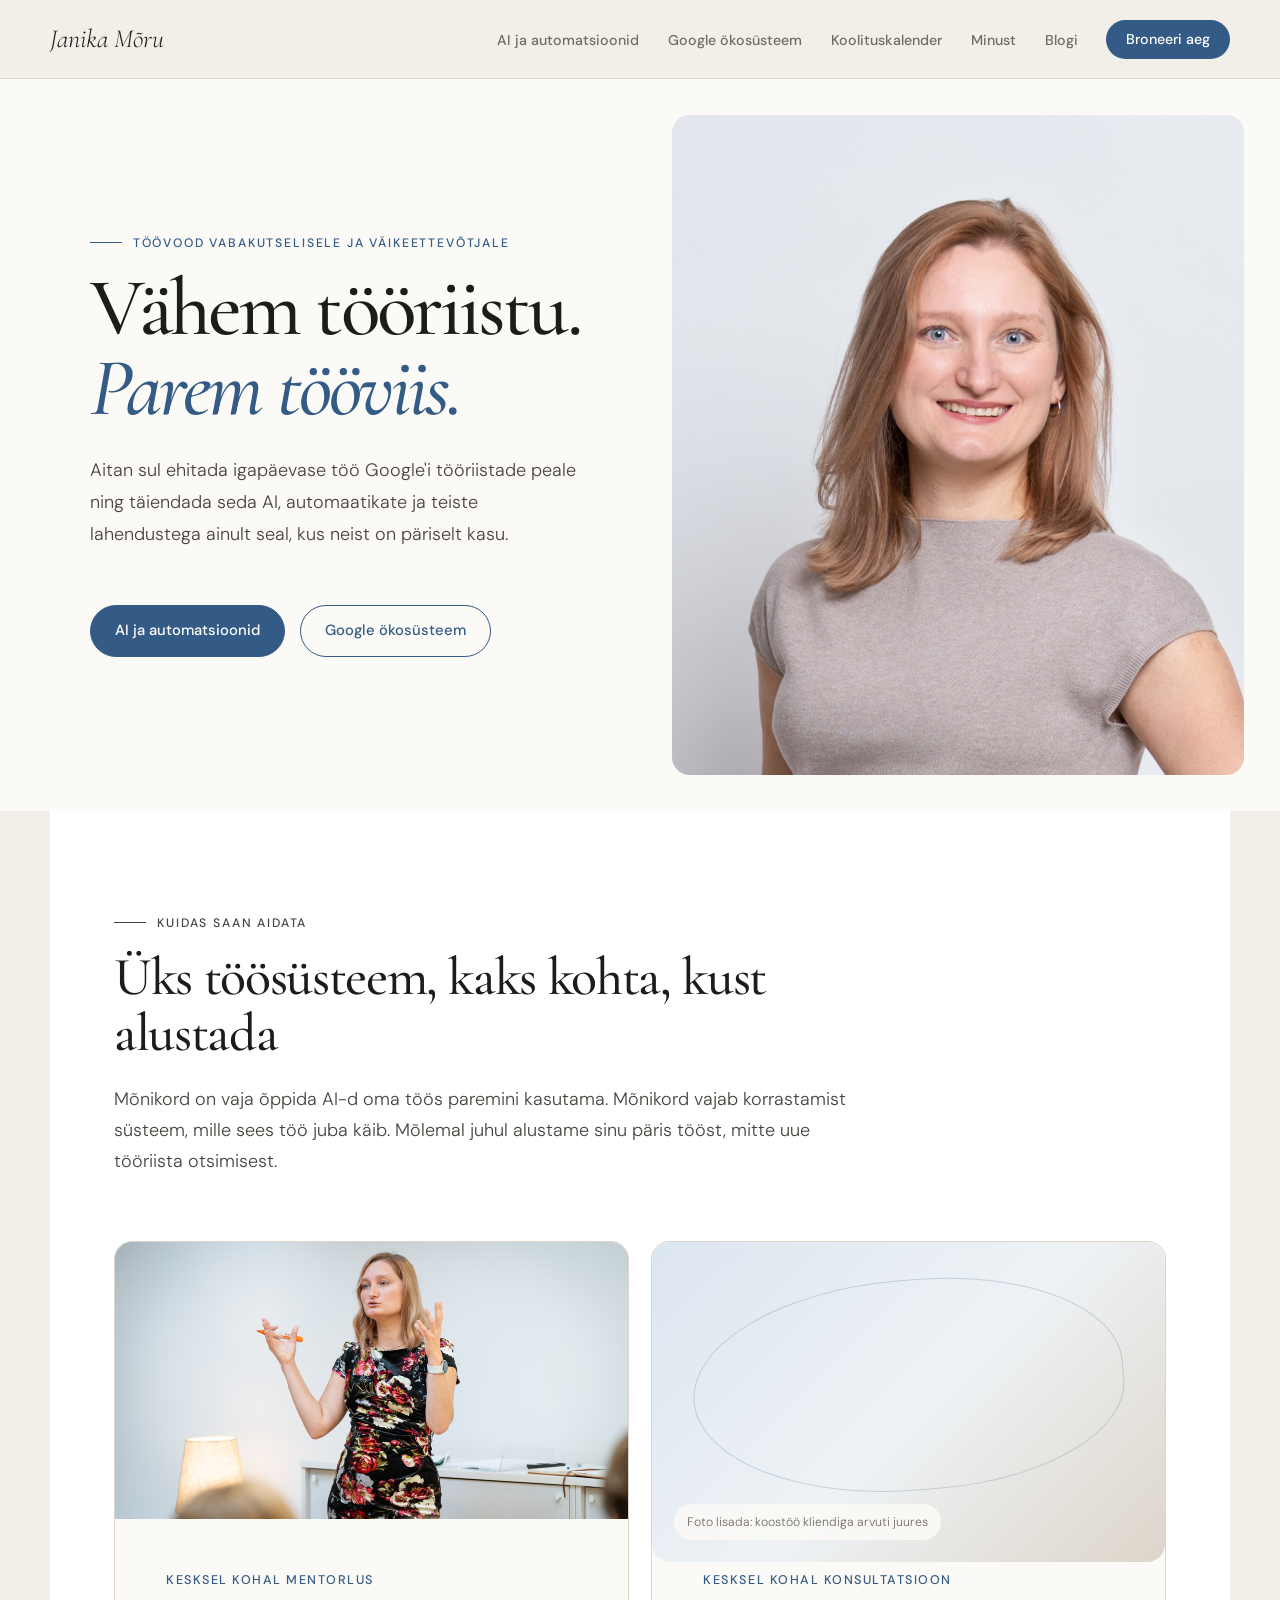
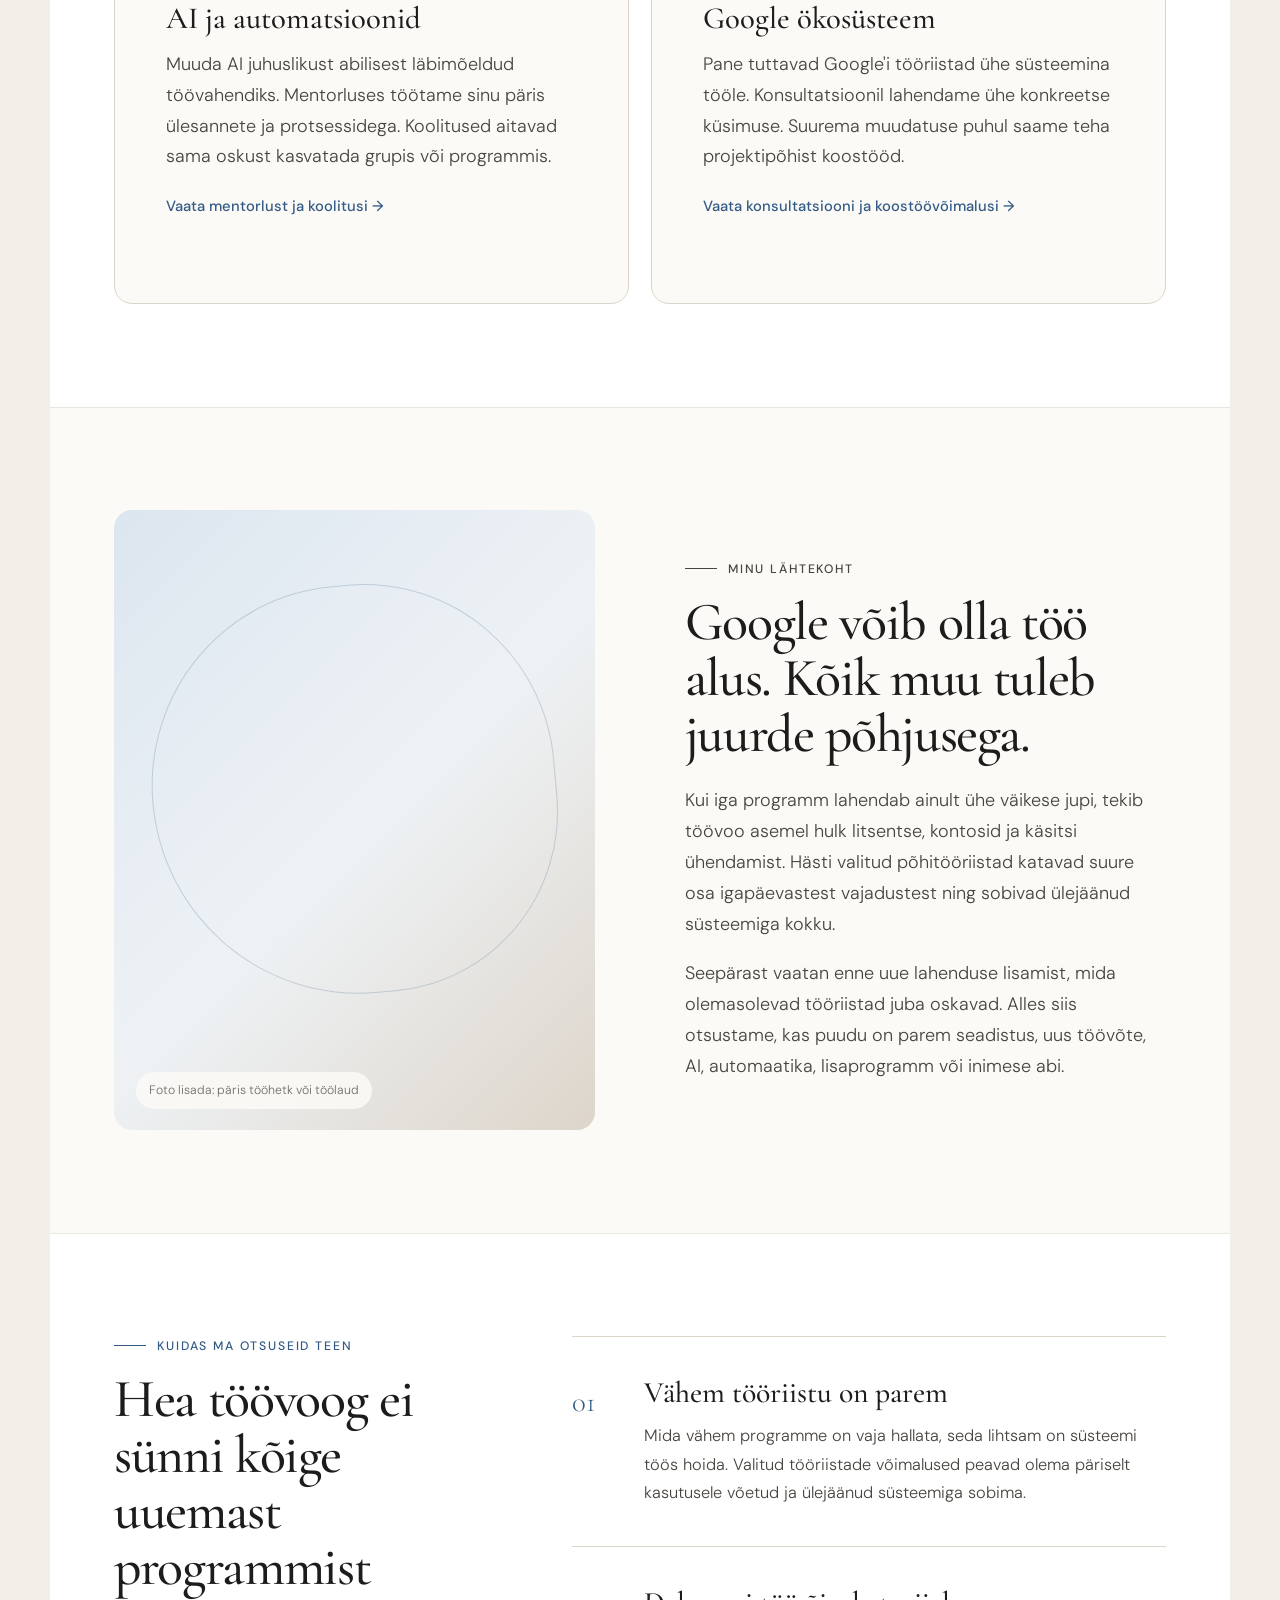
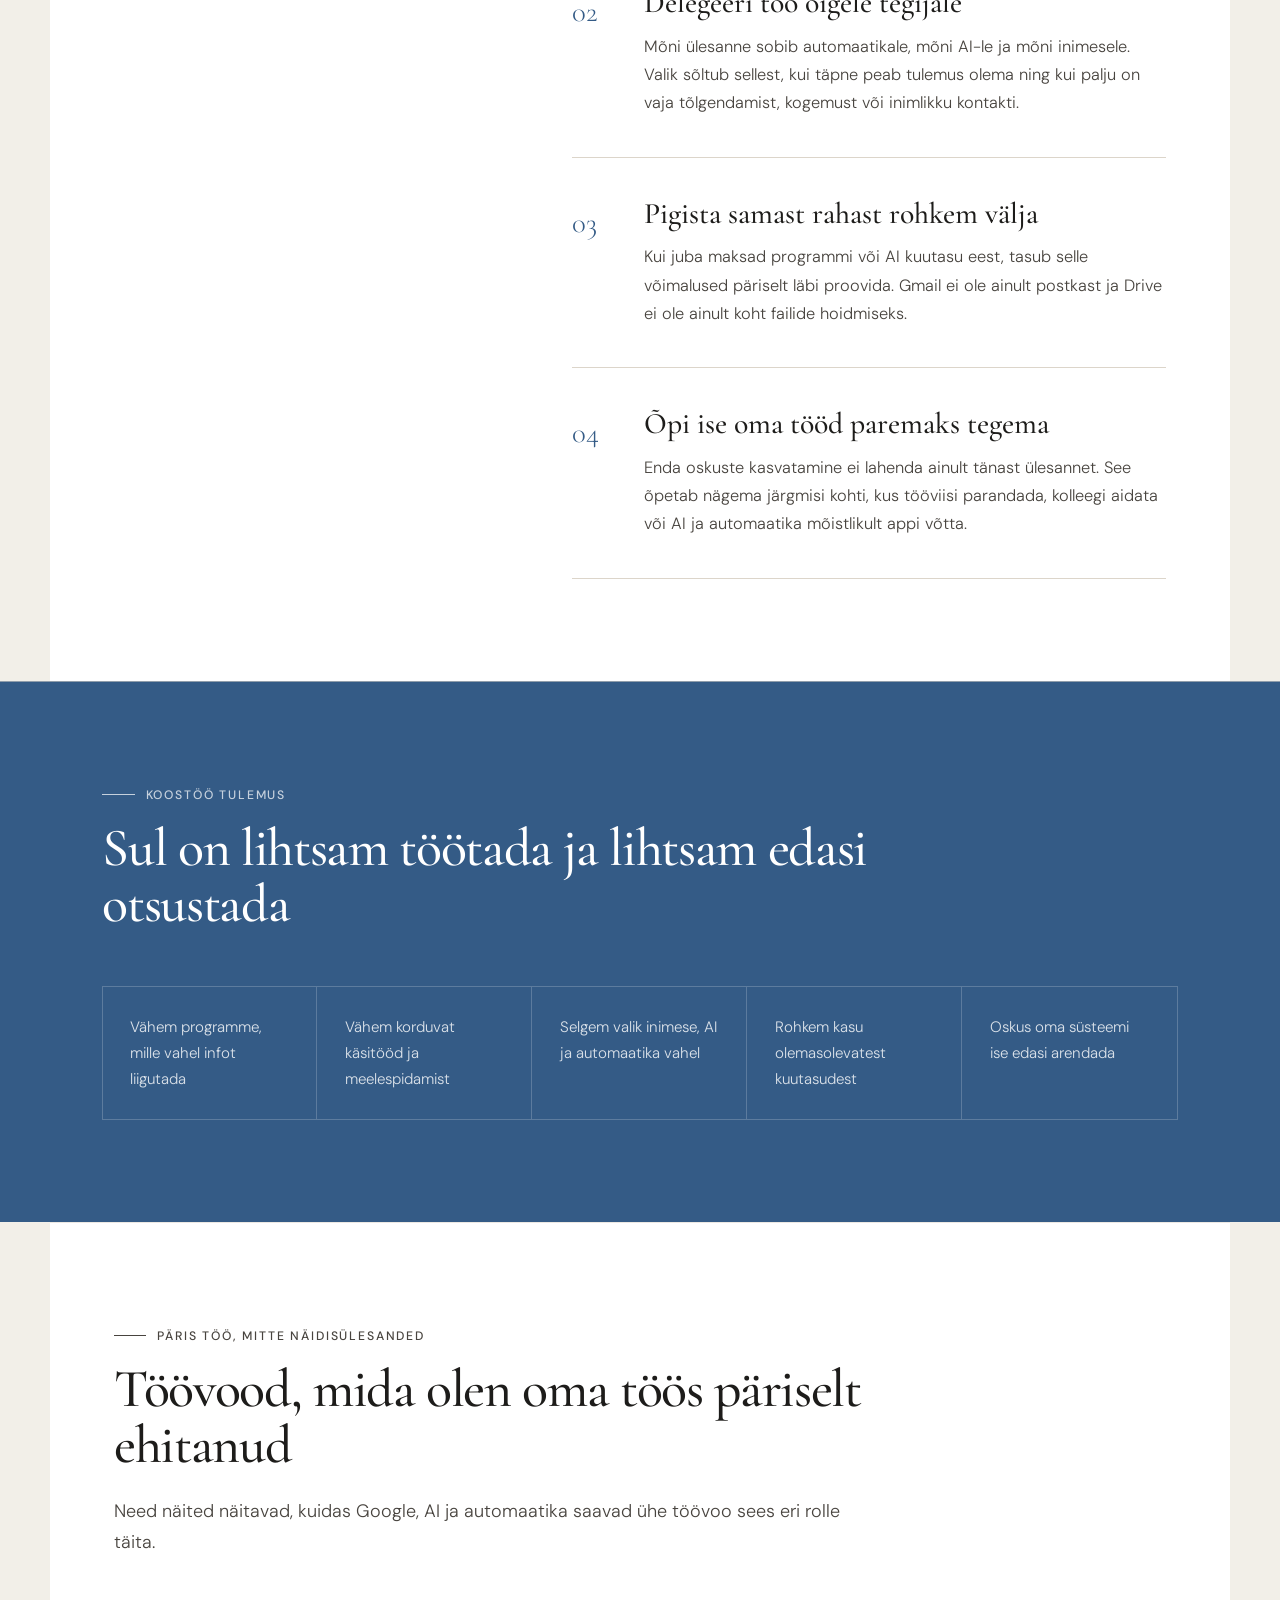
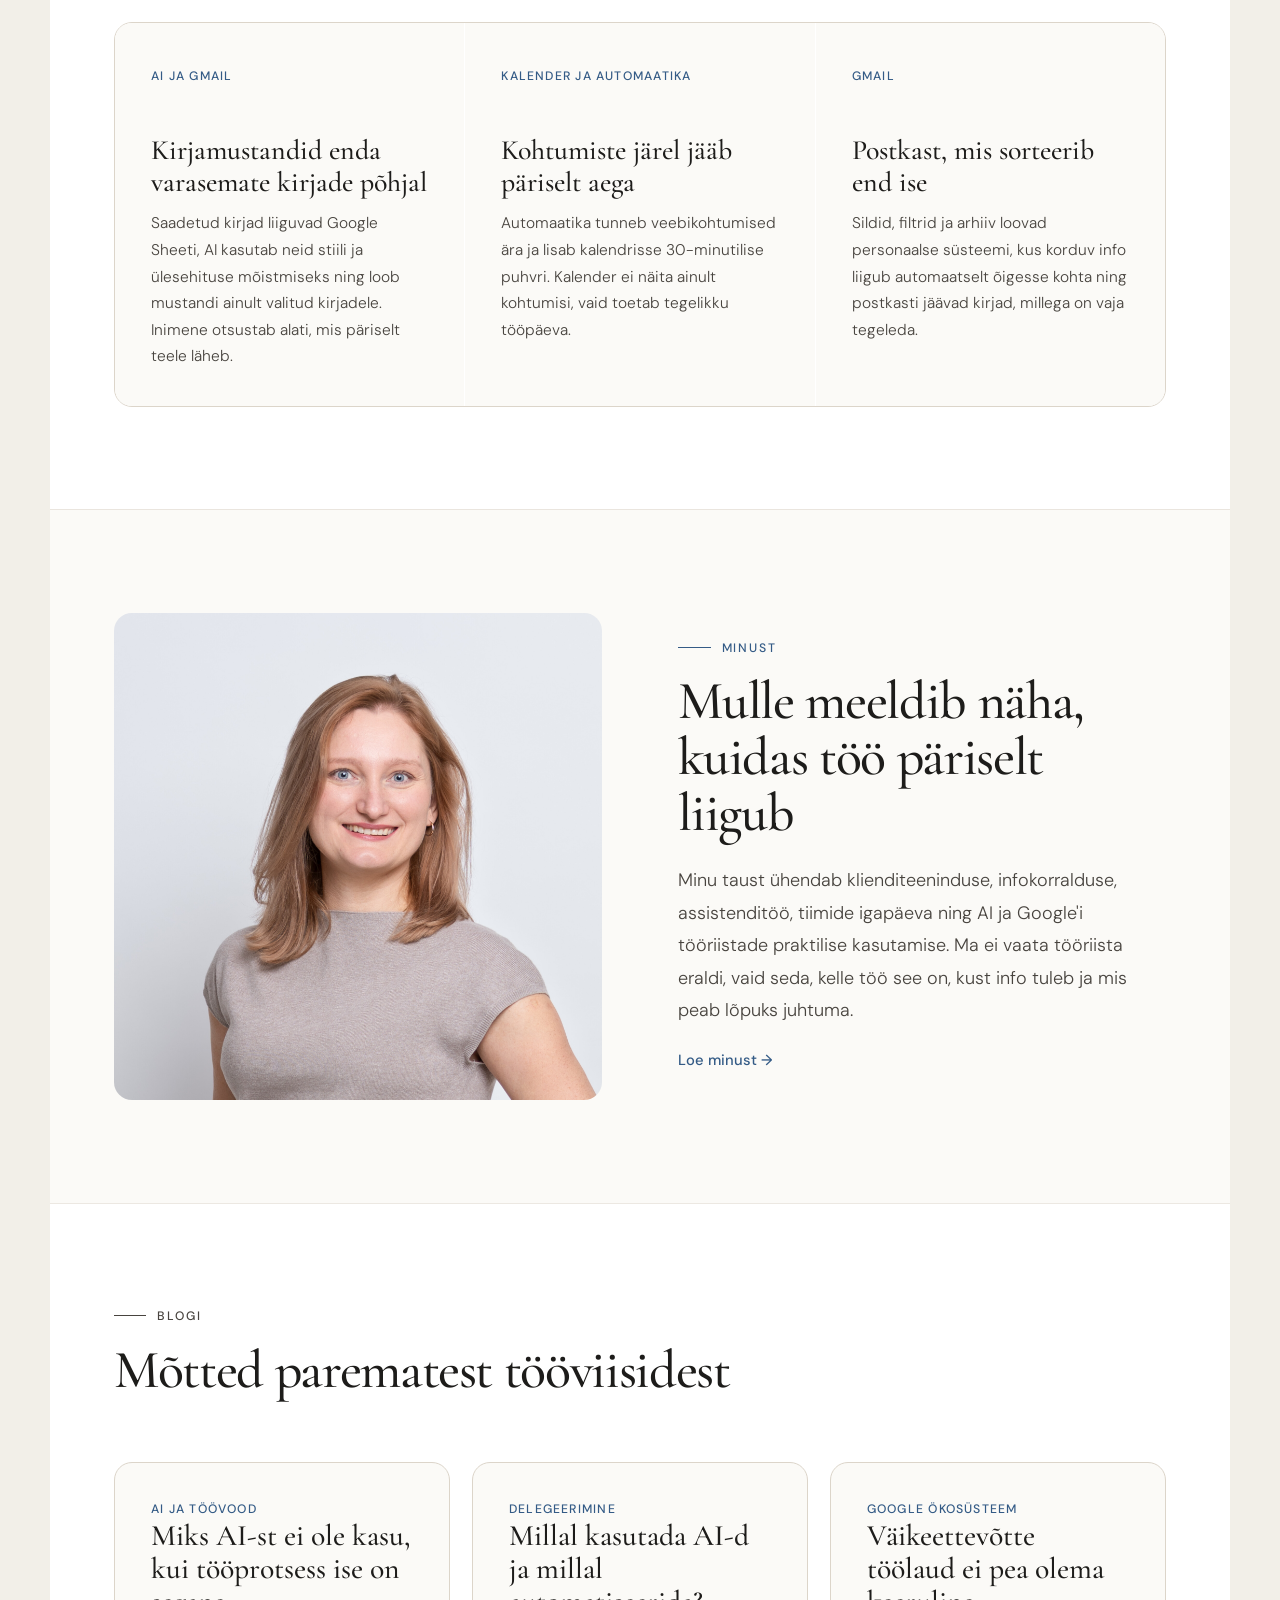
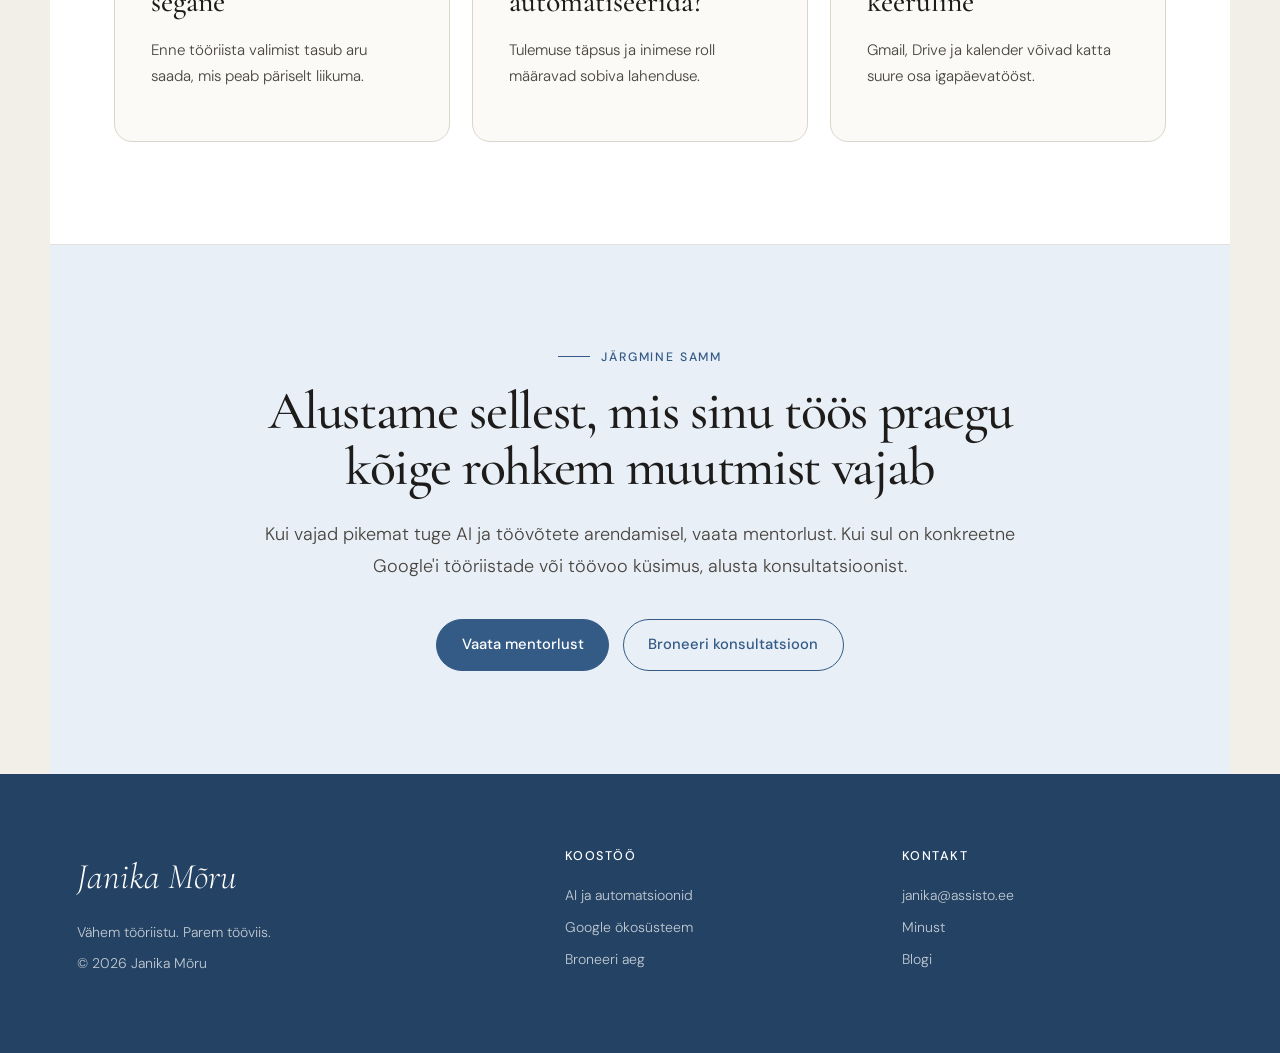
==== commit a29b836f: "Keep training calendar in main navigation" ====
--- a/index.html
+++ b/index.html
@@ -18,6 +18,7 @@
     <ul class="nav-links" id="nav-links">
       <li><a href="ai-ja-automatsioonid.html">AI ja automatsioonid</a></li>
       <li><a href="google-okosusteem.html">Google ökosüsteem</a></li>
+      <li><a href="koolituskalender.html">Koolituskalender</a></li>
       <li><a href="minust.html">Minust</a></li>
       <li><a href="blogi.html">Blogi</a></li>
       <li><a class="nav-cta" href="kontakt.html">Broneeri aeg</a></li>
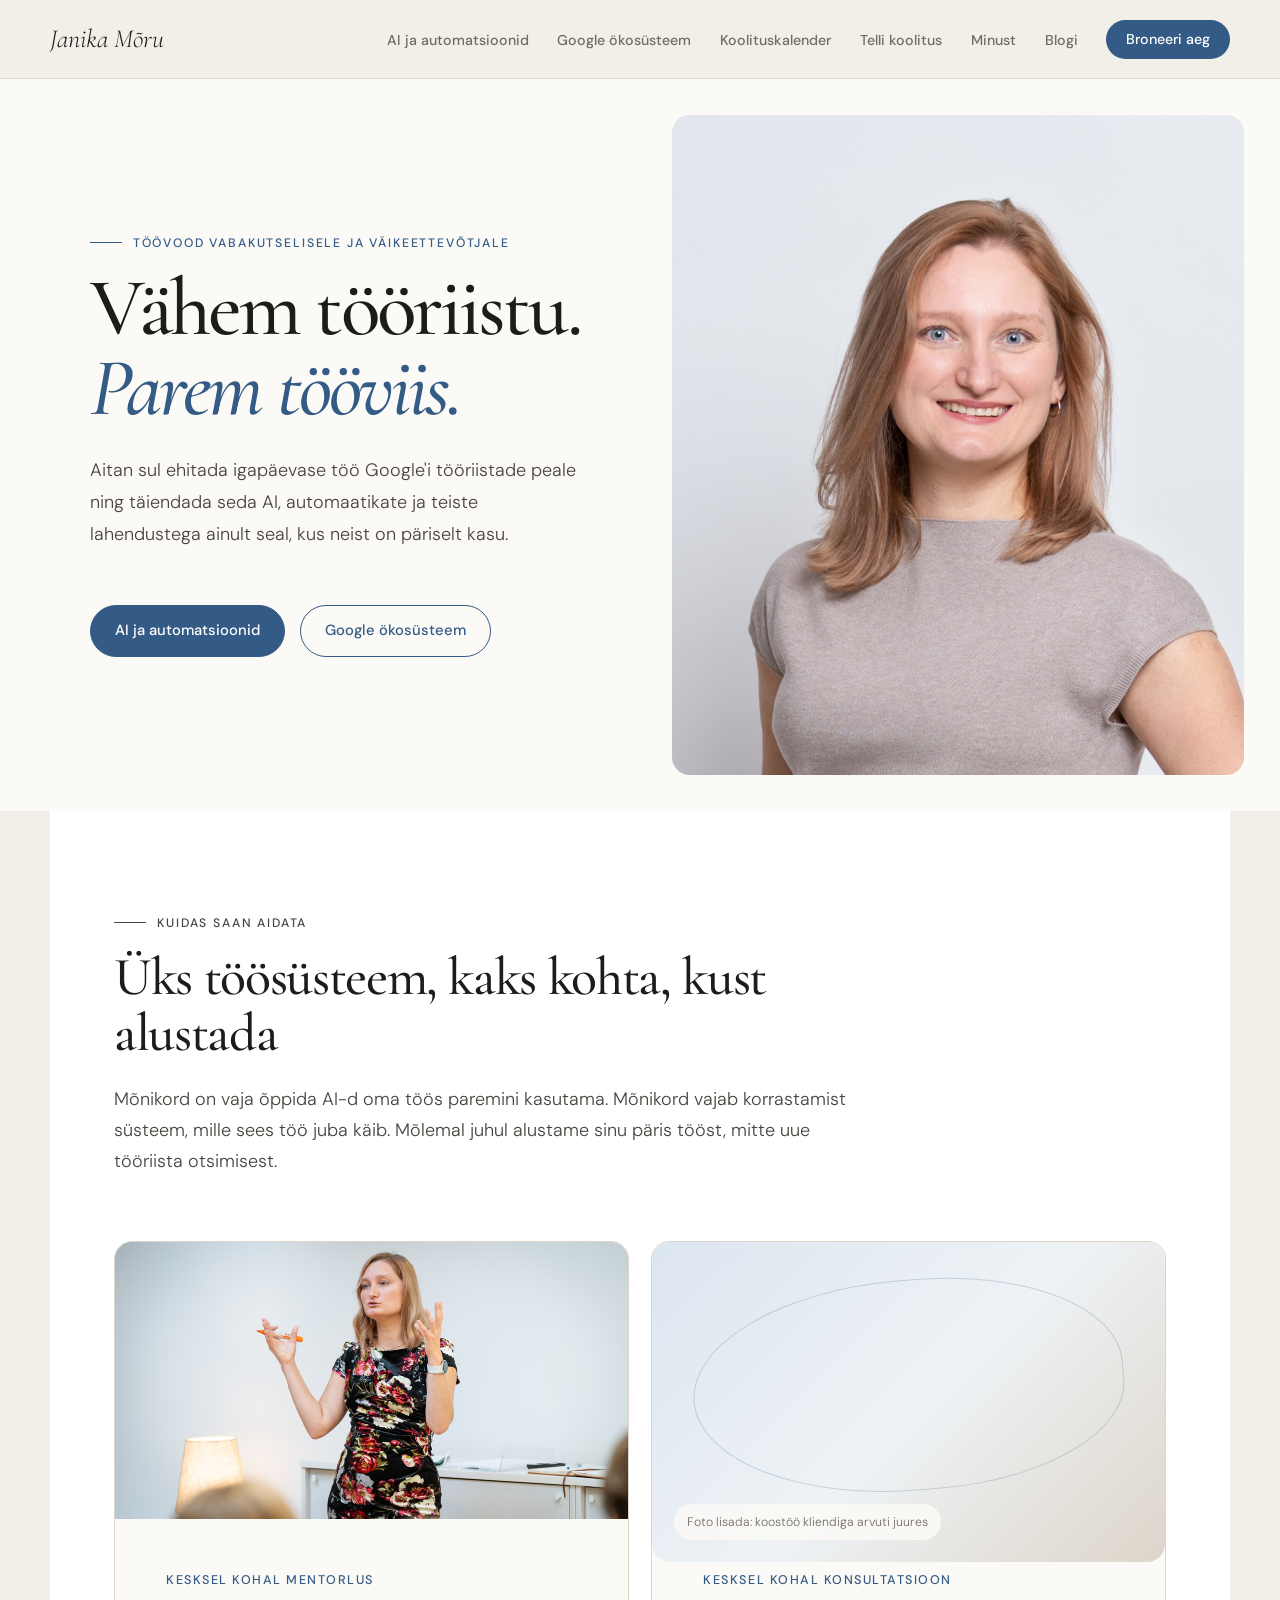
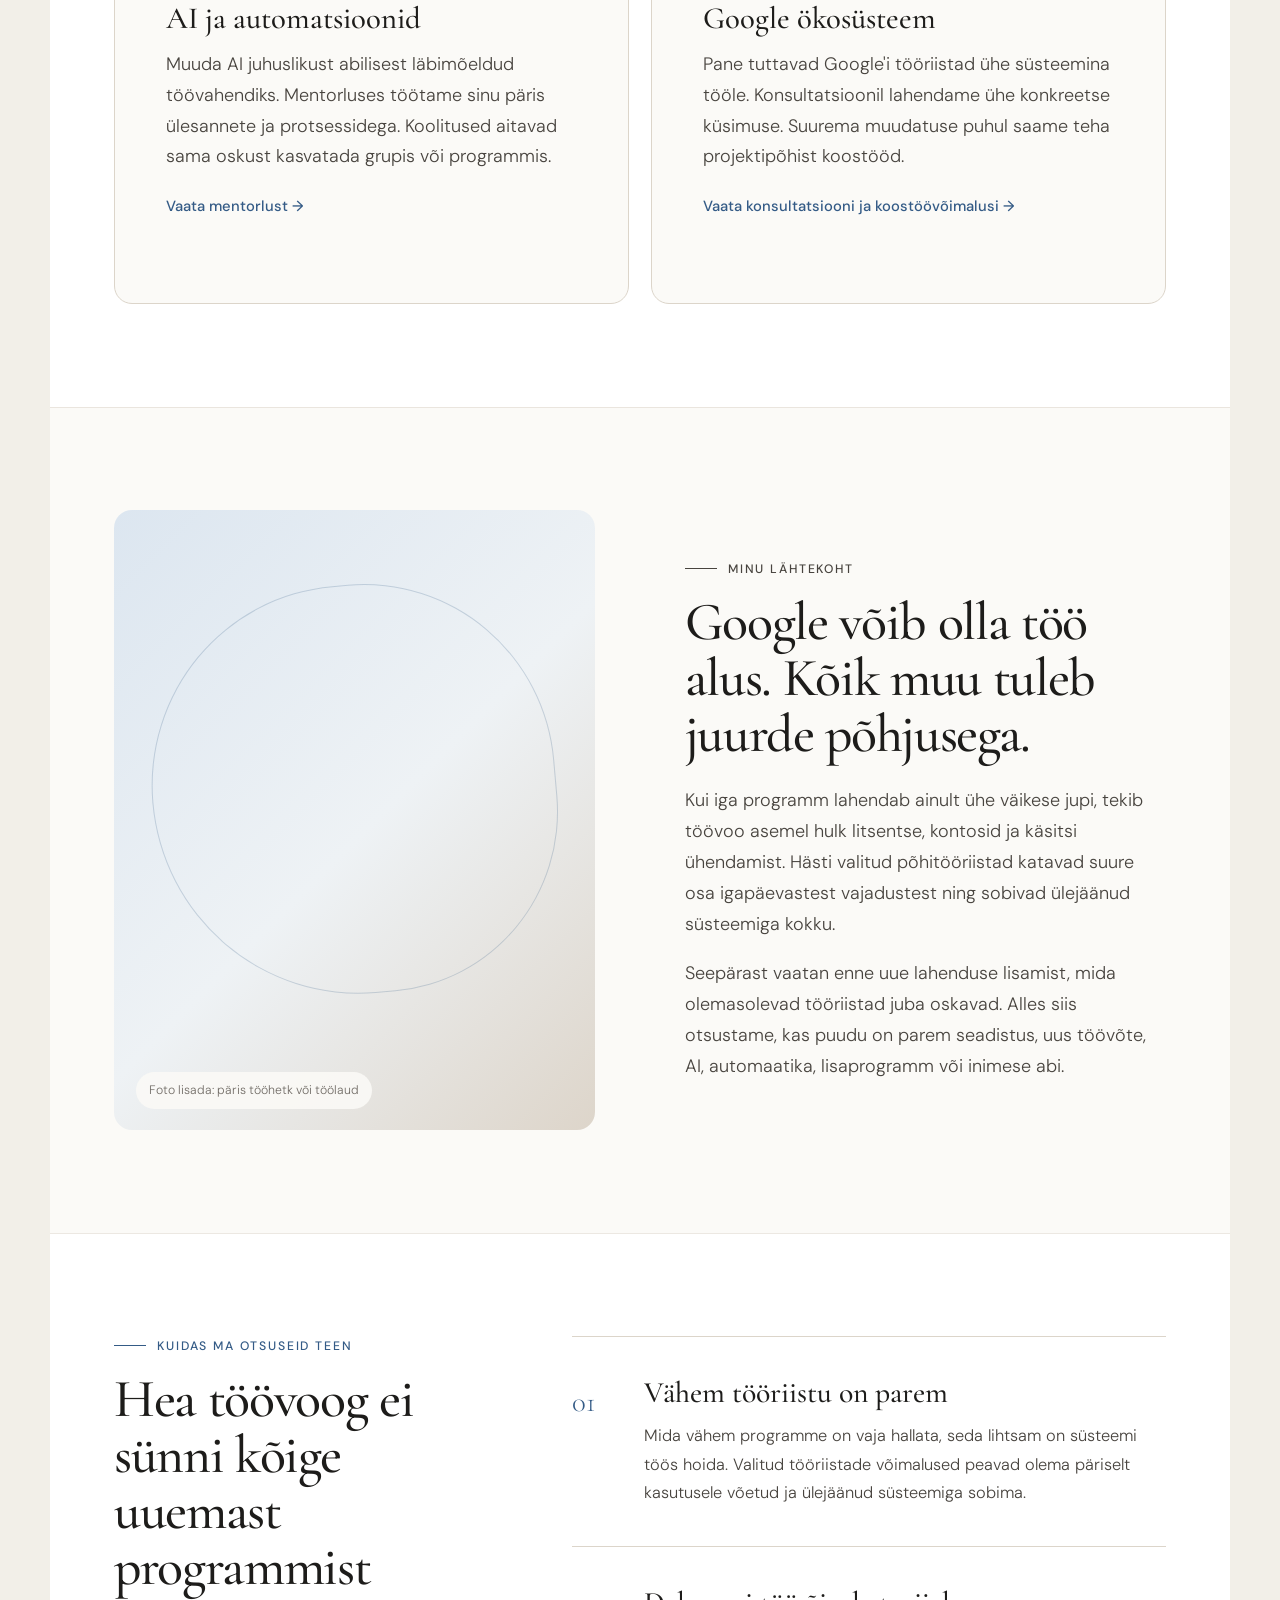
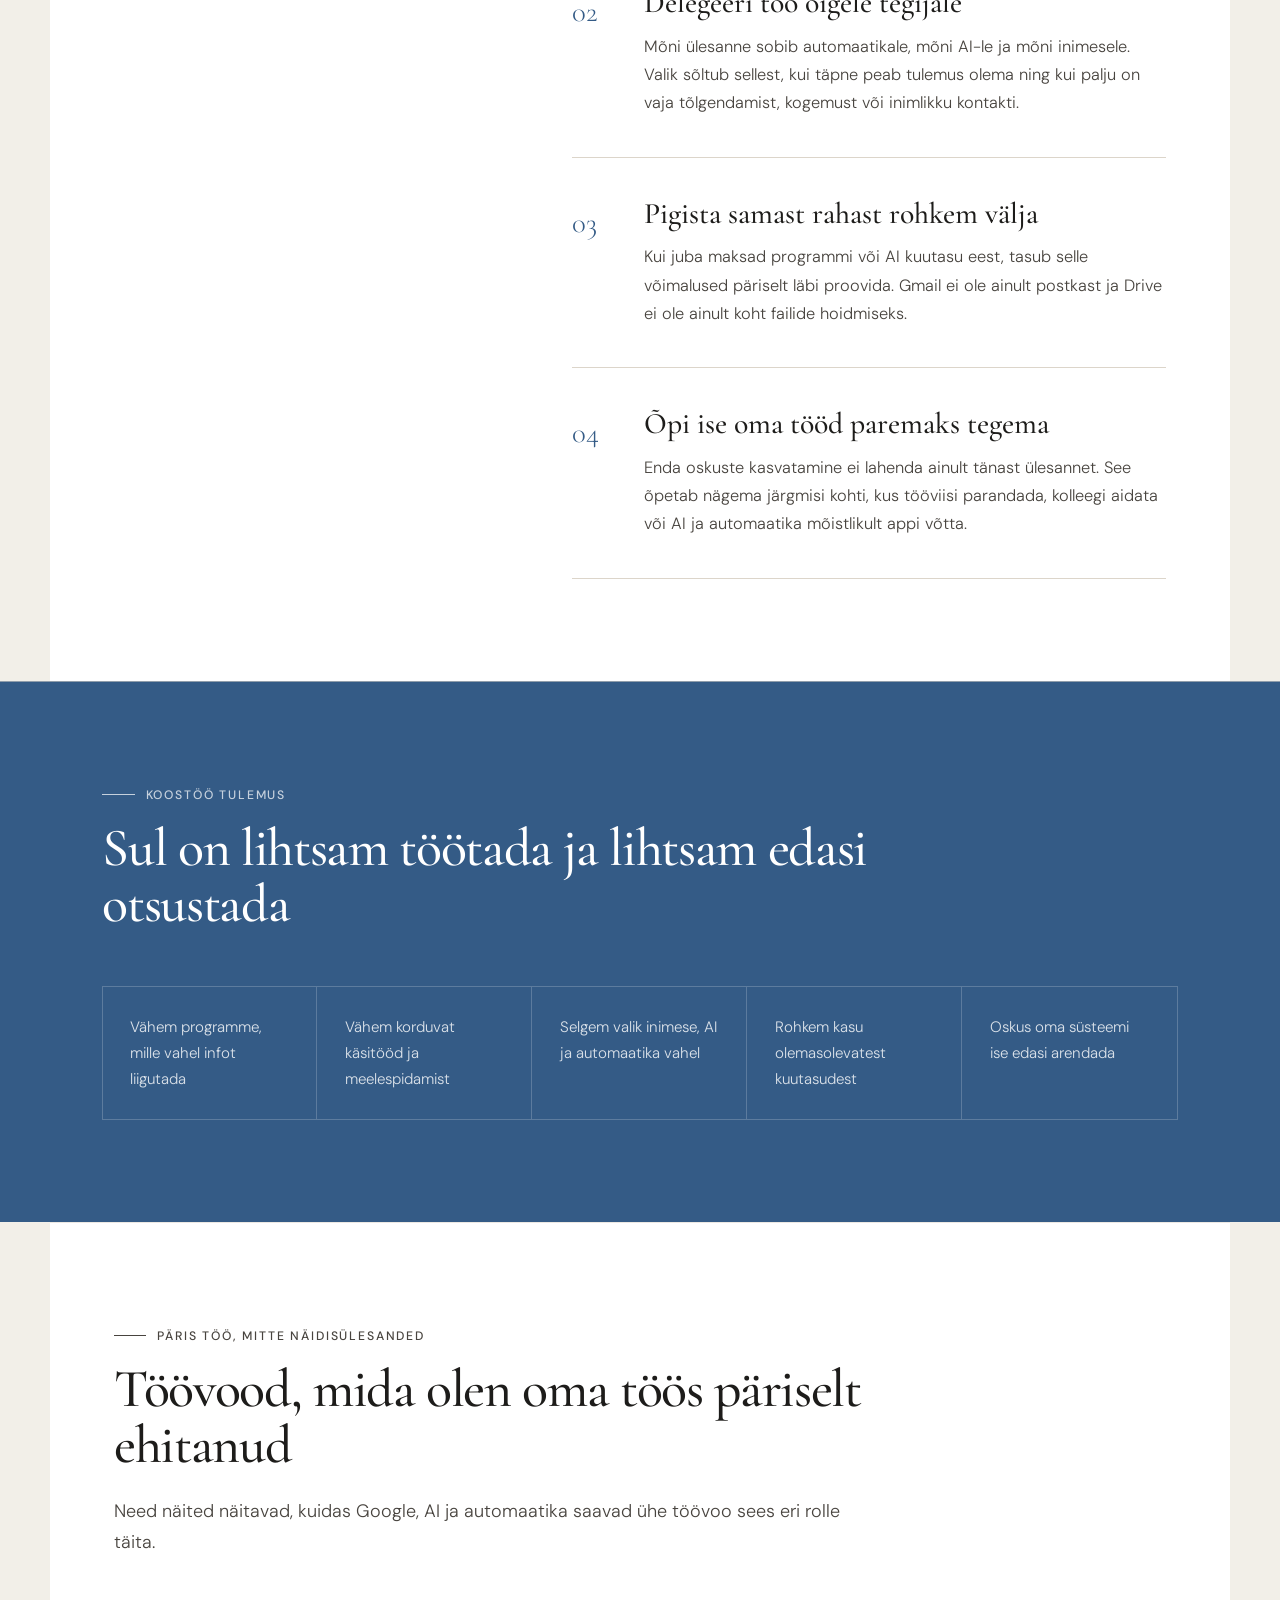
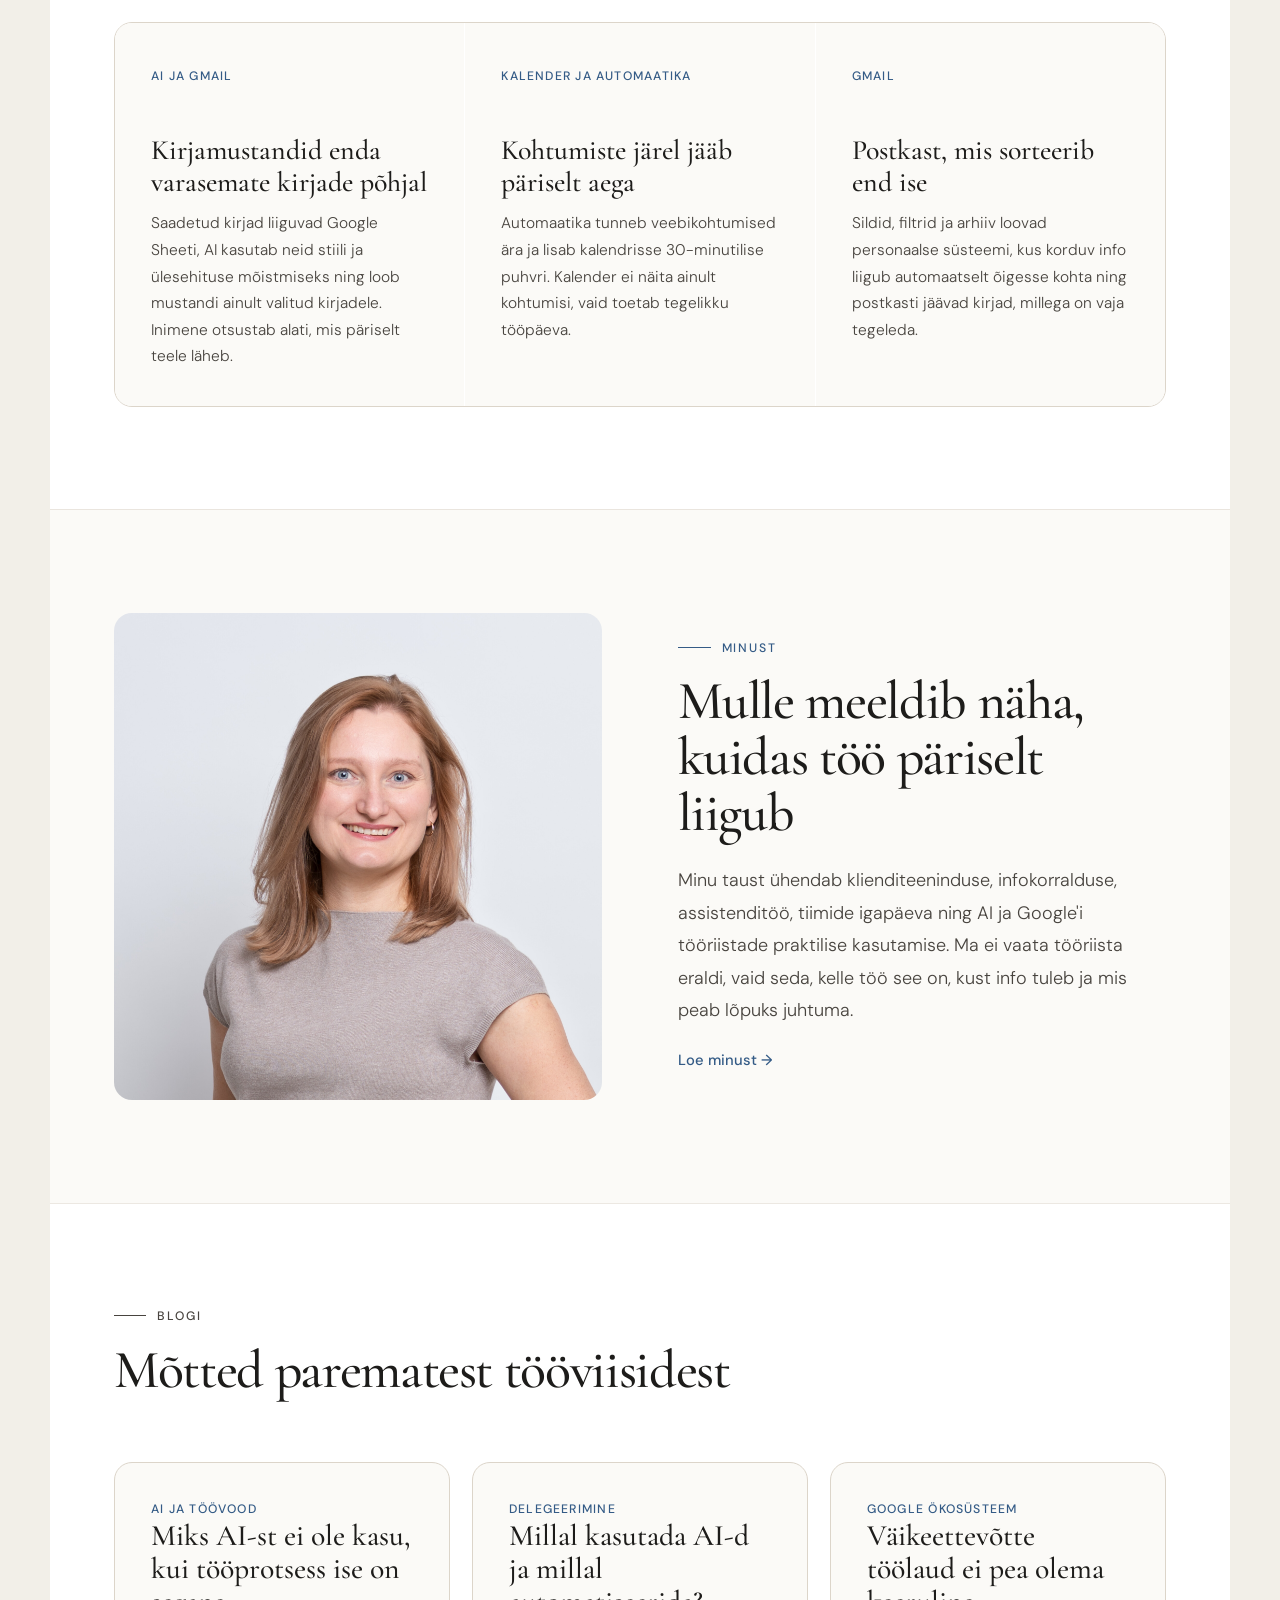
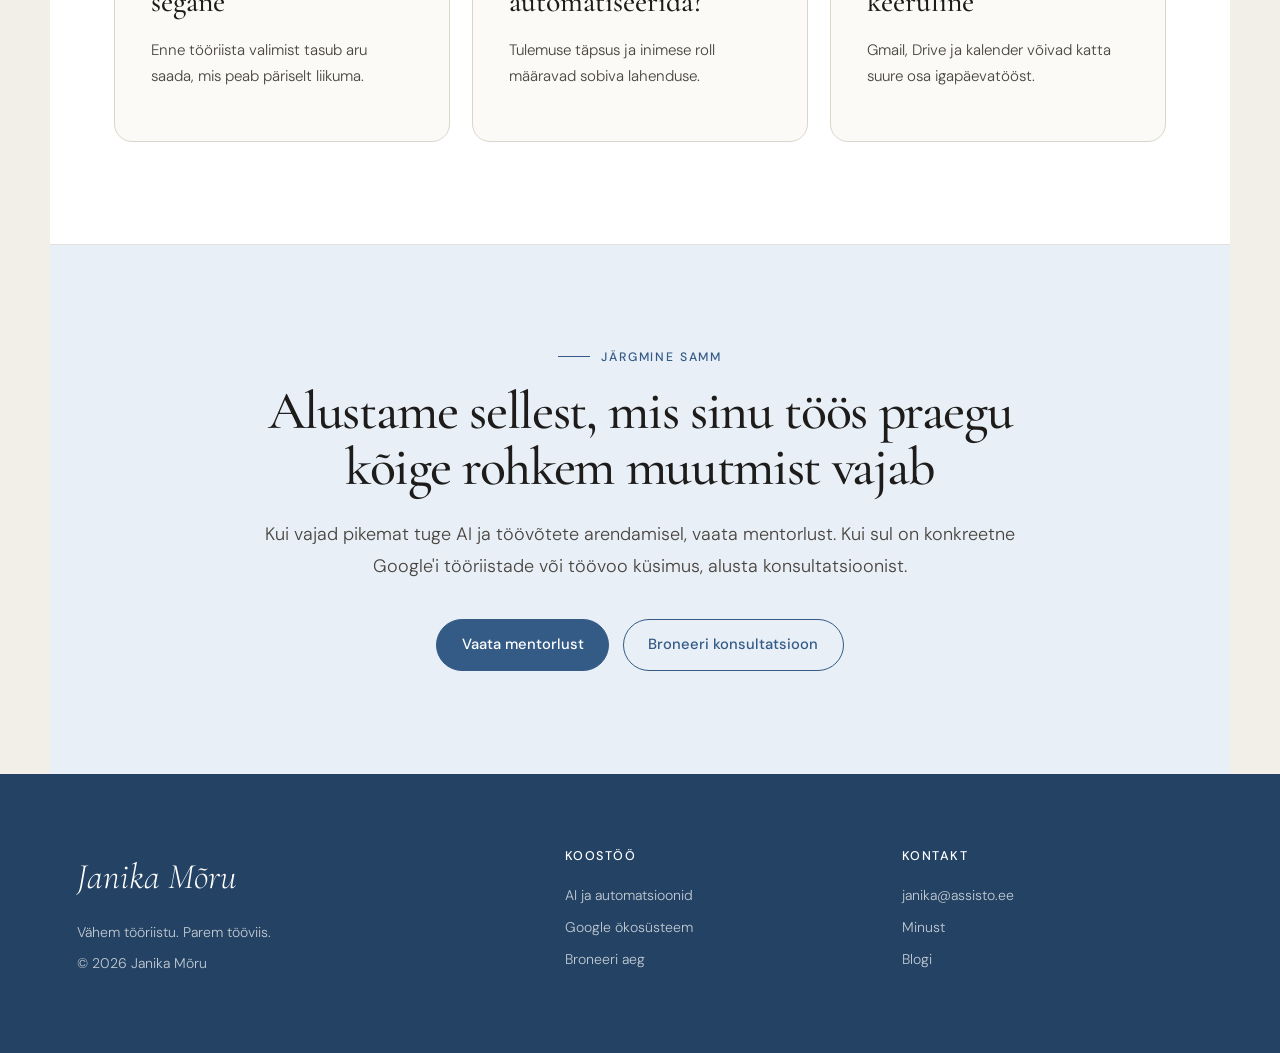
==== commit d558630c: "Add standalone training page and enrich service hubs" ====
--- a/index.html
+++ b/index.html
@@ -19,6 +19,7 @@
       <li><a href="ai-ja-automatsioonid.html">AI ja automatsioonid</a></li>
       <li><a href="google-okosusteem.html">Google ökosüsteem</a></li>
       <li><a href="koolituskalender.html">Koolituskalender</a></li>
+      <li><a href="telli-koolitus.html">Telli koolitus</a></li>
       <li><a href="minust.html">Minust</a></li>
       <li><a href="blogi.html">Blogi</a></li>
       <li><a class="nav-cta" href="kontakt.html">Broneeri aeg</a></li>
@@ -55,7 +56,7 @@
           <span class="direction-kicker">Kesksel kohal mentorlus</span>
           <h3>AI ja automatsioonid</h3>
           <p>Muuda AI juhuslikust abilisest läbimõeldud töövahendiks. Mentorluses töötame sinu päris ülesannete ja protsessidega. Koolitused aitavad sama oskust kasvatada grupis või programmis.</p>
-          <a class="text-link" href="ai-ja-automatsioonid.html">Vaata mentorlust ja koolitusi</a>
+          <a class="text-link" href="ai-ja-automatsioonid.html">Vaata mentorlust</a>
         </div>
       </article>
       <article class="direction">
--- a/style.css
+++ b/style.css
@@ -169,6 +169,8 @@
 .booking-frame { min-height: 650px; padding: 1.2rem; border-radius: var(--radius); background: var(--white); }
 
 .legacy-choice { min-height: 70vh; }
+.legacy-choice .direction-grid { grid-template-columns: repeat(3, 1fr); }
+.legacy-choice .direction { display: block; }
 
 footer { width: min(1360px, 100%); margin: 0 auto; padding: 4rem max(1.5rem, calc((100% - var(--content))/2 + 1.5rem)); display: grid; grid-template-columns: 1.2fr .8fr .8fr; gap: 2rem; background: var(--blue-dark); color: rgba(255,255,255,.72); }
 .footer-logo { margin-bottom: .7rem; color: white; font-family: var(--head); font-size: 2rem; font-style: italic; }
@@ -201,6 +203,7 @@
   .hero-copy { padding: 4.5rem 1.5rem 3rem; }
   .hero-media { min-height: 460px; margin: 0 .5rem .5rem; }
   .direction-grid, .editorial-split, .principles, .example-grid, .preview-grid, .post-grid, .feature-grid, .offer-split, .course-grid, .about-intro, .contact-layout { grid-template-columns: 1fr; }
+  .legacy-choice .direction-grid { grid-template-columns: 1fr; }
   .sticky-title { position: static; }
   .direction { grid-template-rows: 230px auto; }
   .result-band { padding: 4rem 1.5rem; }
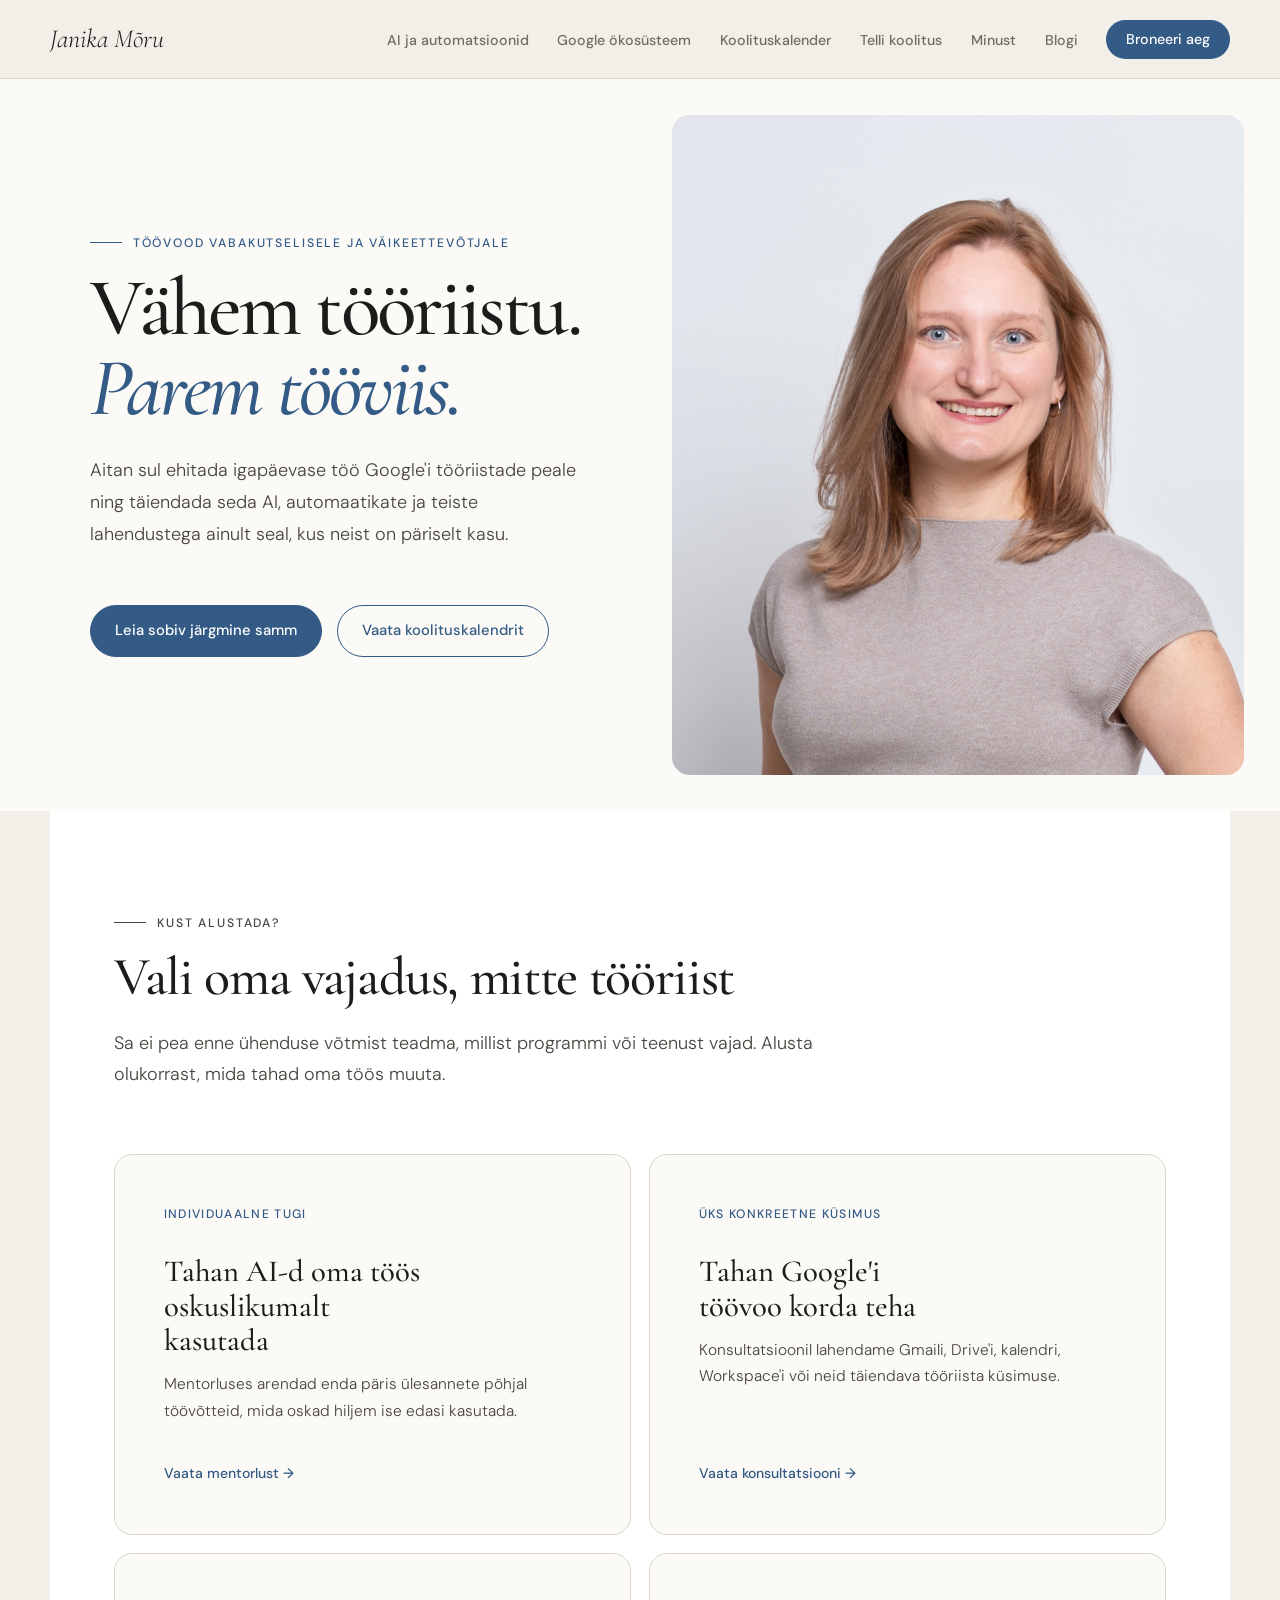
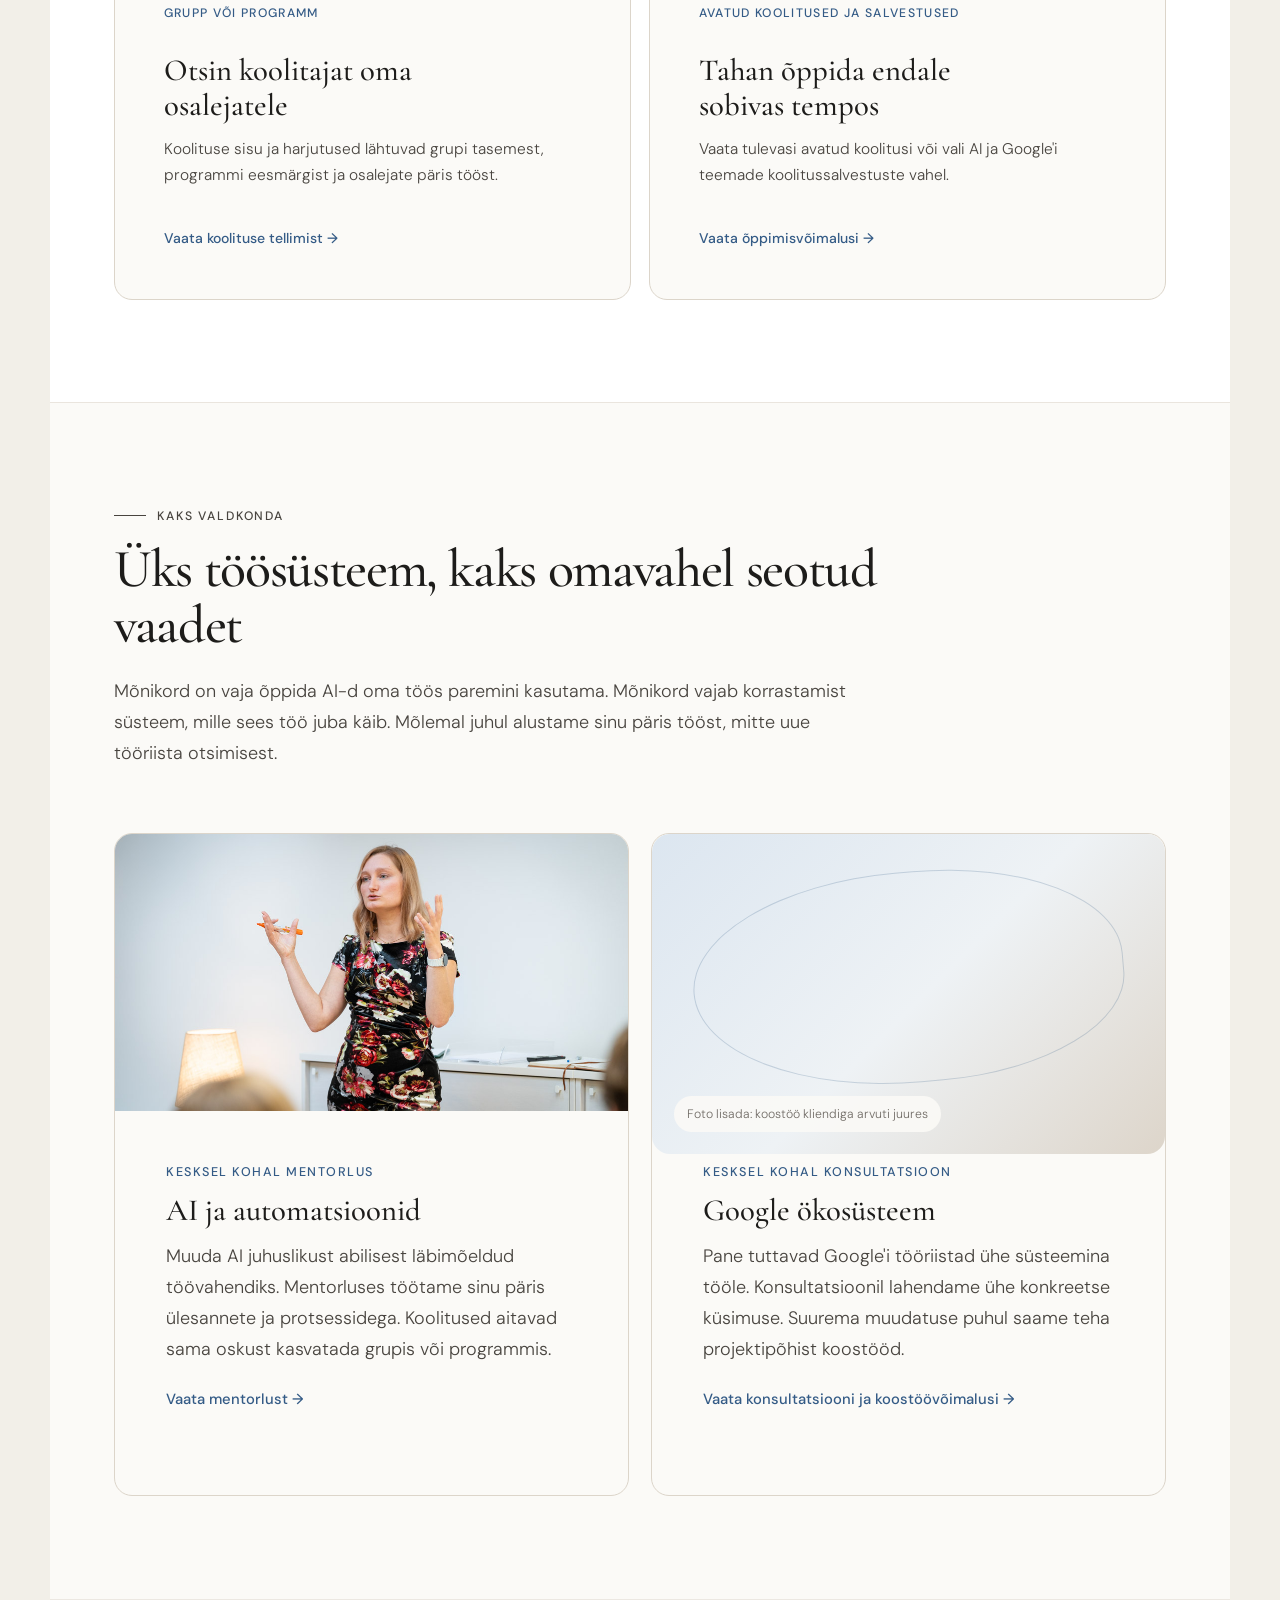
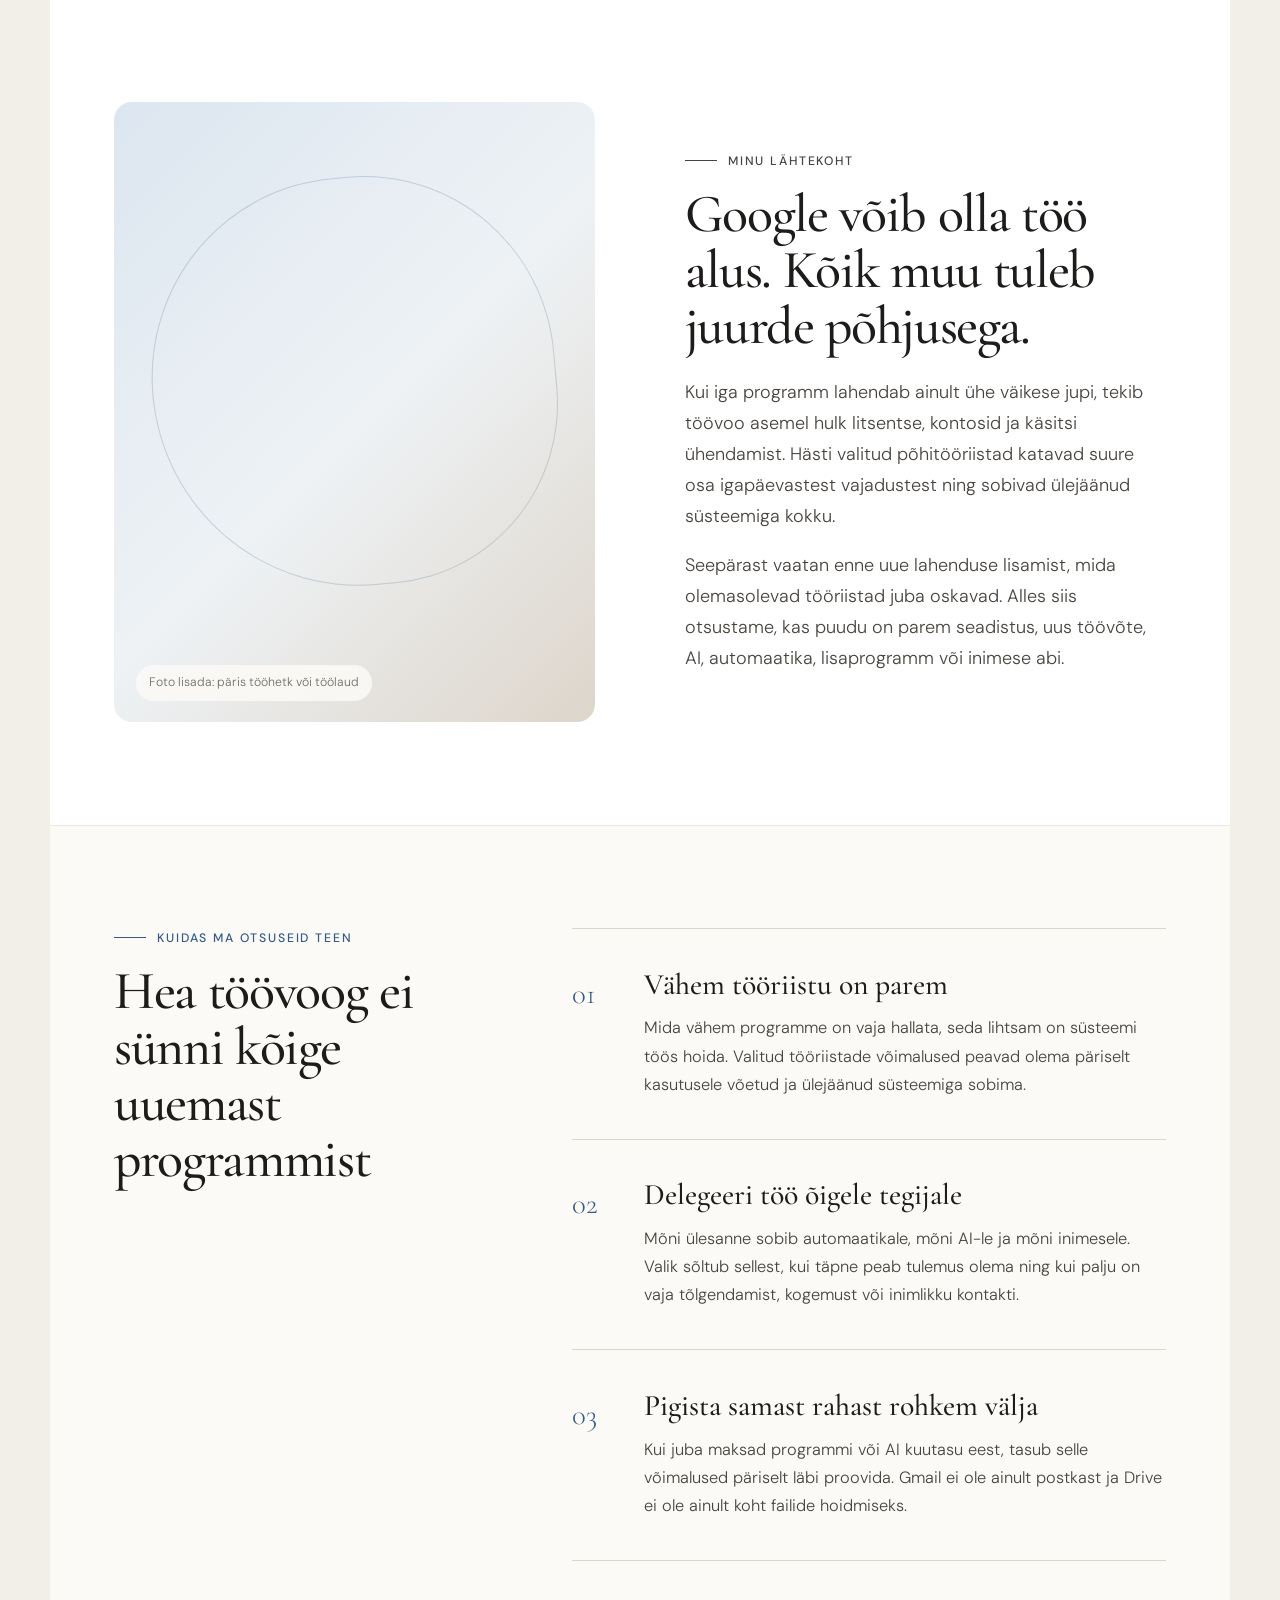
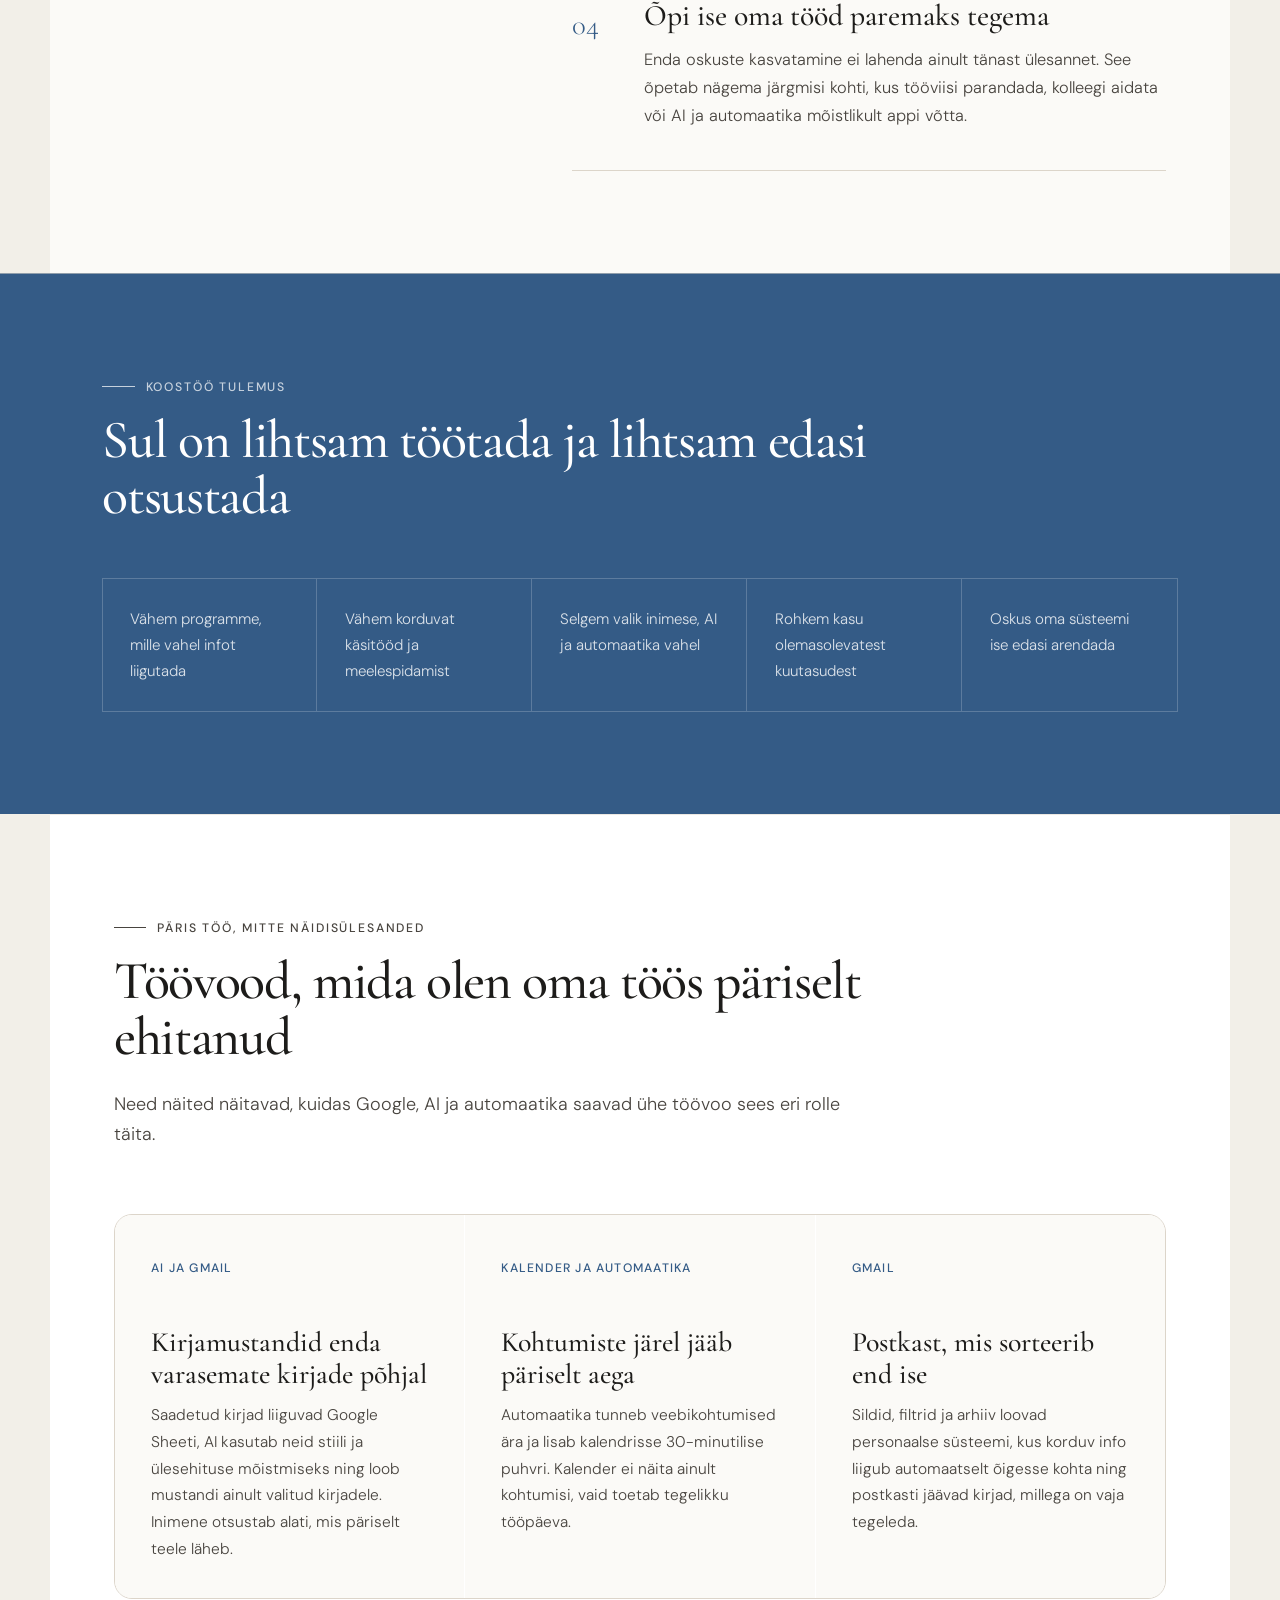
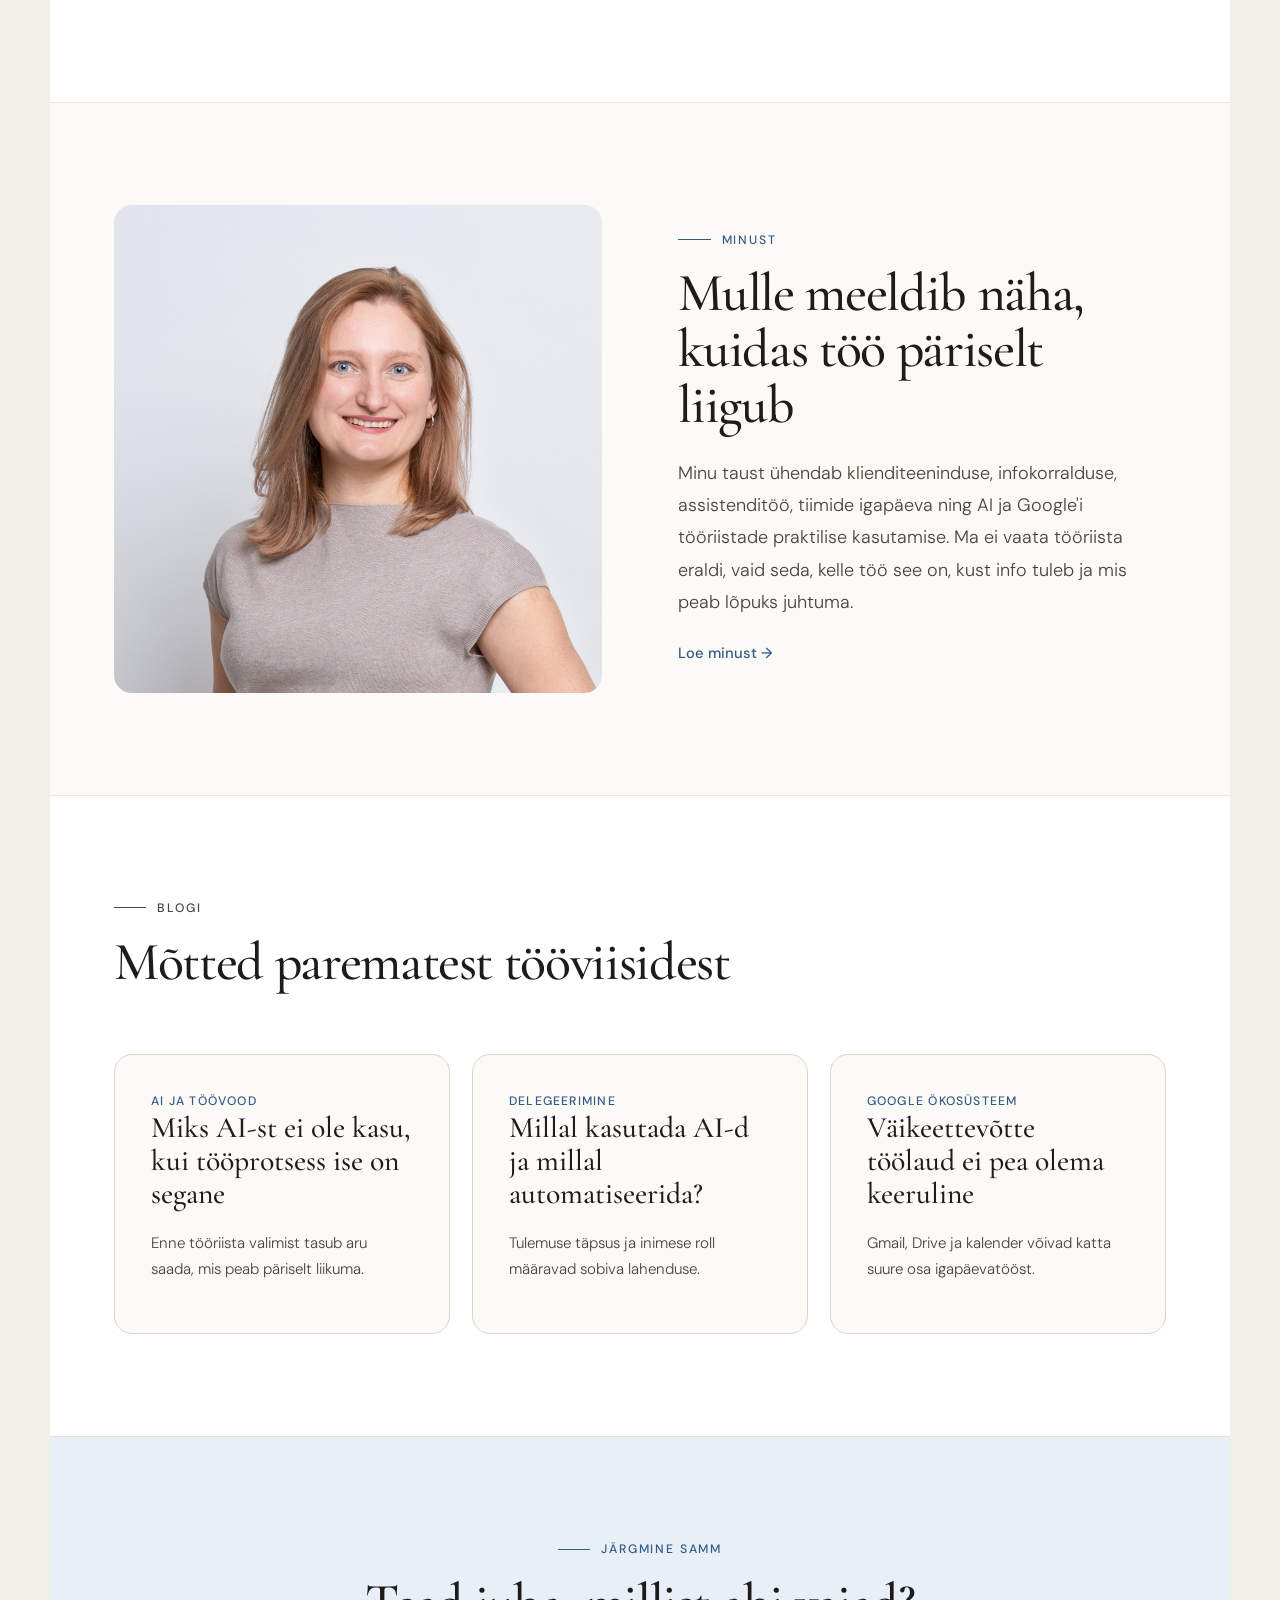
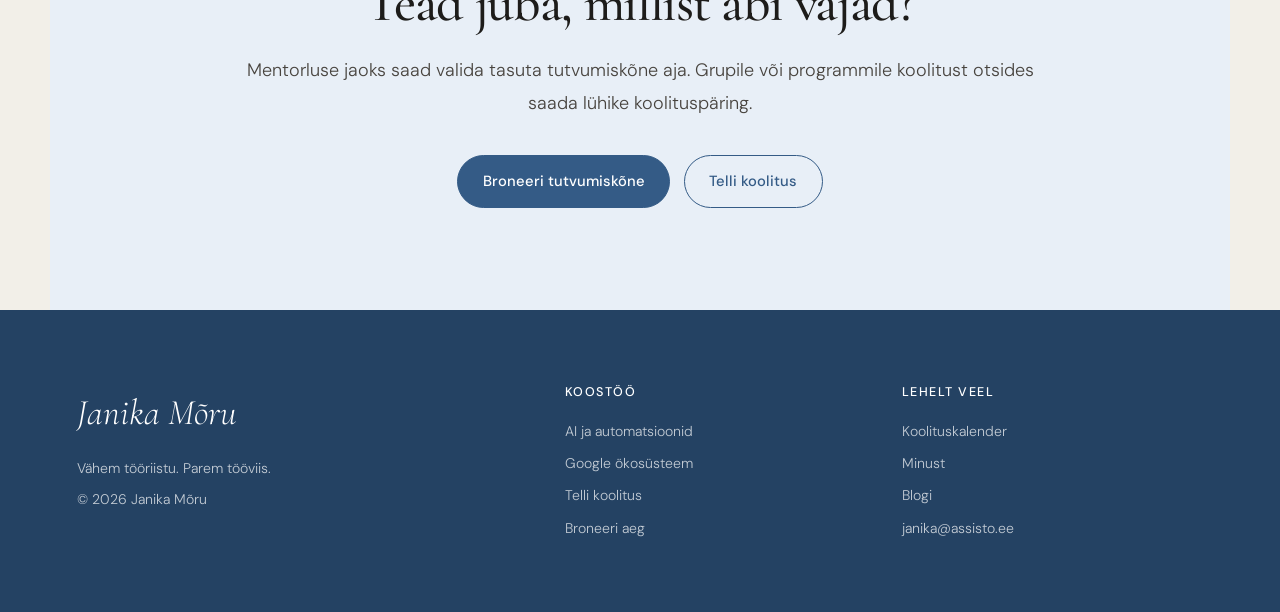
==== commit 6e62f13d: "Improve customer journeys and navigation" ====
--- a/index.html
+++ b/index.html
@@ -34,8 +34,8 @@
       <h1>Vähem tööriistu. <span class="blue-text">Parem tööviis.</span></h1>
       <p class="lead">Aitan sul ehitada igapäevase töö Google'i tööriistade peale ning täiendada seda AI, automaatikate ja teiste lahendustega ainult seal, kus neist on päriselt kasu.</p>
       <div class="button-row">
-        <a class="button" href="ai-ja-automatsioonid.html">AI ja automatsioonid</a>
-        <a class="button secondary" href="google-okosusteem.html">Google ökosüsteem</a>
+        <a class="button" href="#alusta">Leia sobiv järgmine samm</a>
+        <a class="button secondary" href="koolituskalender.html">Vaata koolituskalendrit</a>
       </div>
     </div>
     <div class="hero-media">
@@ -43,10 +43,44 @@
     </div>
   </header>
 
-  <section class="section white" aria-labelledby="suunad">
-    <div class="section-head">
-      <p class="label">Kuidas saan aidata</p>
-      <h2 id="suunad">Üks töösüsteem, kaks kohta, kust alustada</h2>
+  <section class="section white start-section" id="alusta" aria-labelledby="alusta-pealkiri">
+    <div class="section-head">
+      <p class="label">Kust alustada?</p>
+      <h2 id="alusta-pealkiri">Vali oma vajadus, mitte tööriist</h2>
+      <p>Sa ei pea enne ühenduse võtmist teadma, millist programmi või teenust vajad. Alusta olukorrast, mida tahad oma töös muuta.</p>
+    </div>
+    <div class="journey-grid">
+      <a class="journey-card" href="ai-ja-automatsioonid.html#mentorlus">
+        <span class="journey-kicker">Individuaalne tugi</span>
+        <h3>Tahan AI-d oma töös oskuslikumalt kasutada</h3>
+        <p>Mentorluses arendad enda päris ülesannete põhjal töövõtteid, mida oskad hiljem ise edasi kasutada.</p>
+        <strong>Vaata mentorlust <span aria-hidden="true">→</span></strong>
+      </a>
+      <a class="journey-card" href="google-okosusteem.html#konsultatsioon">
+        <span class="journey-kicker">Üks konkreetne küsimus</span>
+        <h3>Tahan Google'i töövoo korda teha</h3>
+        <p>Konsultatsioonil lahendame Gmaili, Drive'i, kalendri, Workspace'i või neid täiendava tööriista küsimuse.</p>
+        <strong>Vaata konsultatsiooni <span aria-hidden="true">→</span></strong>
+      </a>
+      <a class="journey-card" href="telli-koolitus.html">
+        <span class="journey-kicker">Grupp või programm</span>
+        <h3>Otsin koolitajat oma osalejatele</h3>
+        <p>Koolituse sisu ja harjutused lähtuvad grupi tasemest, programmi eesmärgist ja osalejate päris tööst.</p>
+        <strong>Vaata koolituse tellimist <span aria-hidden="true">→</span></strong>
+      </a>
+      <a class="journey-card" href="koolituskalender.html">
+        <span class="journey-kicker">Avatud koolitused ja salvestused</span>
+        <h3>Tahan õppida endale sobivas tempos</h3>
+        <p>Vaata tulevasi avatud koolitusi või vali AI ja Google'i teemade koolitussalvestuste vahel.</p>
+        <strong>Vaata õppimisvõimalusi <span aria-hidden="true">→</span></strong>
+      </a>
+    </div>
+  </section>
+
+  <section class="section paper" aria-labelledby="suunad">
+    <div class="section-head">
+      <p class="label">Kaks valdkonda</p>
+      <h2 id="suunad">Üks töösüsteem, kaks omavahel seotud vaadet</h2>
       <p>Mõnikord on vaja õppida AI-d oma töös paremini kasutama. Mõnikord vajab korrastamist süsteem, mille sees töö juba käib. Mõlemal juhul alustame sinu päris tööst, mitte uue tööriista otsimisest.</p>
     </div>
     <div class="direction-grid">
@@ -71,7 +105,7 @@
     </div>
   </section>
 
-  <section class="section paper">
+  <section class="section white">
     <div class="editorial-split">
       <div class="photo-placeholder tall" role="img" aria-label="Siia tuleb lai päris tööfoto"><span>Foto lisada: päris tööhetk või töölaud</span></div>
       <div class="editorial-copy">
@@ -83,7 +117,7 @@
     </div>
   </section>
 
-  <section class="section white">
+  <section class="section paper">
     <div class="principles">
       <div>
         <p class="label">Kuidas ma otsuseid teen</p>
@@ -161,19 +195,19 @@
 
   <section class="section blue-soft closing">
     <p class="label">Järgmine samm</p>
-    <h2>Alustame sellest, mis sinu töös praegu kõige rohkem muutmist vajab</h2>
-    <p class="lead">Kui vajad pikemat tuge AI ja töövõtete arendamisel, vaata mentorlust. Kui sul on konkreetne Google'i tööriistade või töövoo küsimus, alusta konsultatsioonist.</p>
+    <h2>Tead juba, millist abi vajad?</h2>
+    <p class="lead">Mentorluse jaoks saad valida tasuta tutvumiskõne aja. Grupile või programmile koolitust otsides saada lühike koolituspäring.</p>
     <div class="button-row">
-      <a class="button" href="ai-ja-automatsioonid.html#mentorlus">Vaata mentorlust</a>
-      <a class="button secondary" href="google-okosusteem.html#konsultatsioon">Broneeri konsultatsioon</a>
+      <a class="button" href="kontakt.html#tutvumiskone">Broneeri tutvumiskõne</a>
+      <a class="button secondary" href="telli-koolitus.html">Telli koolitus</a>
     </div>
   </section>
 </main>
 
 <footer>
   <div><div class="footer-logo">Janika Mõru</div><p>Vähem tööriistu. Parem tööviis.</p><p>© 2026 Janika Mõru</p></div>
-  <div class="footer-links"><div class="footer-heading">Koostöö</div><a href="ai-ja-automatsioonid.html">AI ja automatsioonid</a><a href="google-okosusteem.html">Google ökosüsteem</a><a href="kontakt.html">Broneeri aeg</a></div>
-  <div class="footer-links"><div class="footer-heading">Kontakt</div><a href="mailto:janika@assisto.ee">janika@assisto.ee</a><a href="minust.html">Minust</a><a href="blogi.html">Blogi</a></div>
+  <div class="footer-links"><div class="footer-heading">Koostöö</div><a href="ai-ja-automatsioonid.html">AI ja automatsioonid</a><a href="google-okosusteem.html">Google ökosüsteem</a><a href="telli-koolitus.html">Telli koolitus</a><a href="kontakt.html">Broneeri aeg</a></div>
+  <div class="footer-links"><div class="footer-heading">Lehelt veel</div><a href="koolituskalender.html">Koolituskalender</a><a href="minust.html">Minust</a><a href="blogi.html">Blogi</a><a href="mailto:janika@assisto.ee">janika@assisto.ee</a></div>
 </footer>
 <script src="site.js"></script>
 <script src="charla.js"></script>
--- a/style.css
+++ b/style.css
@@ -24,6 +24,8 @@
 img { display: block; width: 100%; }
 a { color: inherit; }
 button, input { font: inherit; }
+[id] { scroll-margin-top: 6.5rem; }
+.button:focus-visible, .text-link:focus-visible, .nav-links a:focus-visible, .nav-logo:focus-visible, .nav-toggle:focus-visible, .journey-card:focus-visible, .course:focus-visible, .post-card:focus-visible { outline: 3px solid rgba(52,91,134,.38); outline-offset: 4px; }
 .skip-link { position: fixed; top: -5rem; left: 1rem; z-index: 1000; padding: .7rem 1rem; background: var(--ink); color: white; }
 .skip-link:focus { top: 1rem; }
 
@@ -36,6 +38,11 @@
 .nav-cta { padding: .58rem 1.1rem; border-radius: 999px; background: var(--blue); color: white !important; }
 .nav-cta:hover { background: var(--blue-dark); }
 .nav-toggle { display: none; border: 0; background: transparent; color: var(--ink); cursor: pointer; }
+
+.section-nav { width: min(var(--content), calc(100% - 3rem)); margin: 0 auto; padding: 1rem clamp(1.5rem, 5vw, 5rem); display: flex; flex-wrap: wrap; align-items: center; gap: .55rem 1.2rem; border-top: 1px solid var(--line); border-bottom: 1px solid var(--line); background: rgba(251,250,247,.8); }
+.section-nav span { color: var(--muted); font-size: .72rem; font-weight: 500; letter-spacing: .08em; text-transform: uppercase; }
+.section-nav a { color: var(--blue); font-size: .78rem; font-weight: 500; text-decoration: none; }
+.section-nav a:hover { color: var(--blue-dark); text-decoration: underline; text-underline-offset: .25em; }
 
 main { display: block; }
 .section { width: min(var(--content), calc(100% - 3rem)); margin: 0 auto; padding: clamp(4.5rem, 8vw, 7rem) clamp(1.5rem, 5vw, 5rem); }
@@ -82,6 +89,14 @@
 .direction-copy p { color: var(--text); }
 .direction-kicker { display: block; margin-bottom: .55rem; color: var(--blue); font-size: .7rem; font-weight: 500; letter-spacing: .12em; text-transform: uppercase; }
 
+.journey-grid { display: grid; grid-template-columns: repeat(2, 1fr); gap: 1rem; }
+.journey-card { min-height: 285px; padding: clamp(1.7rem, 4vw, 2.7rem); display: flex; flex-direction: column; border: 1px solid var(--line); border-radius: var(--radius); background: var(--paper); text-decoration: none; transition: transform .2s ease, border-color .2s ease, box-shadow .2s ease; }
+.journey-card:hover { transform: translateY(-3px); border-color: rgba(52,91,134,.5); box-shadow: 0 14px 35px rgba(36,66,99,.08); }
+.journey-kicker { display: block; margin-bottom: 1.7rem; color: var(--blue); font-size: .68rem; font-weight: 500; letter-spacing: .11em; text-transform: uppercase; }
+.journey-card h3 { max-width: 18ch; }
+.journey-card p { max-width: 52ch; color: var(--text); font-size: .86rem; }
+.journey-card strong { margin-top: auto; padding-top: 1.2rem; color: var(--blue); font-size: .78rem; font-weight: 500; }
+
 .photo-placeholder { position: relative; display: flex; min-height: 320px; align-items: flex-end; overflow: hidden; border-radius: var(--radius); background: linear-gradient(135deg, #dce6f0 0%, #eef2f5 52%, #ddd5ca 100%); }
 .photo-placeholder::before { content: ''; position: absolute; inset: 12% 8% 22%; border: 1px solid rgba(52,91,134,.22); border-radius: 50% 48% 45% 52%; transform: rotate(-5deg); }
 .photo-placeholder span { position: relative; margin: 1.2rem; padding: .42rem .72rem; border-radius: 999px; background: rgba(251,250,247,.9); color: var(--muted); font-size: .68rem; }
@@ -180,7 +195,7 @@
 .footer-links a:hover { color: white; }
 .footer-heading { margin-bottom: .4rem; color: white; font-size: .7rem; font-weight: 500; letter-spacing: .12em; text-transform: uppercase; }
 
-@media (max-width: 1040px) {
+@media (max-width: 1160px) {
   html { font-size: 17px; }
   .nav-toggle { display: block; }
   .nav-links { position: absolute; top: 78px; left: 0; right: 0; display: none; padding: 1.4rem 1.5rem 1.8rem; flex-direction: column; align-items: stretch; gap: .5rem; border-bottom: 1px solid var(--line); background: var(--paper); }
@@ -202,7 +217,11 @@
   .section, .page-hero, .about-hero { width: calc(100% - 1rem); padding: 4.5rem 1.25rem; }
   .hero-copy { padding: 4.5rem 1.5rem 3rem; }
   .hero-media { min-height: 460px; margin: 0 .5rem .5rem; }
-  .direction-grid, .editorial-split, .principles, .example-grid, .preview-grid, .post-grid, .feature-grid, .offer-split, .course-grid, .about-intro, .contact-layout { grid-template-columns: 1fr; }
+  .direction-grid, .journey-grid, .editorial-split, .principles, .example-grid, .preview-grid, .post-grid, .feature-grid, .offer-split, .course-grid, .about-intro, .contact-layout { grid-template-columns: 1fr; }
+  .section-nav { width: calc(100% - 1rem); padding: 1rem 1.25rem; gap: .65rem 1rem; }
+  .section-nav span { flex-basis: 100%; }
+  .journey-card { min-height: 250px; }
+  .button-row .button { width: 100%; }
   .legacy-choice .direction-grid { grid-template-columns: 1fr; }
   .sticky-title { position: static; }
   .direction { grid-template-rows: 230px auto; }
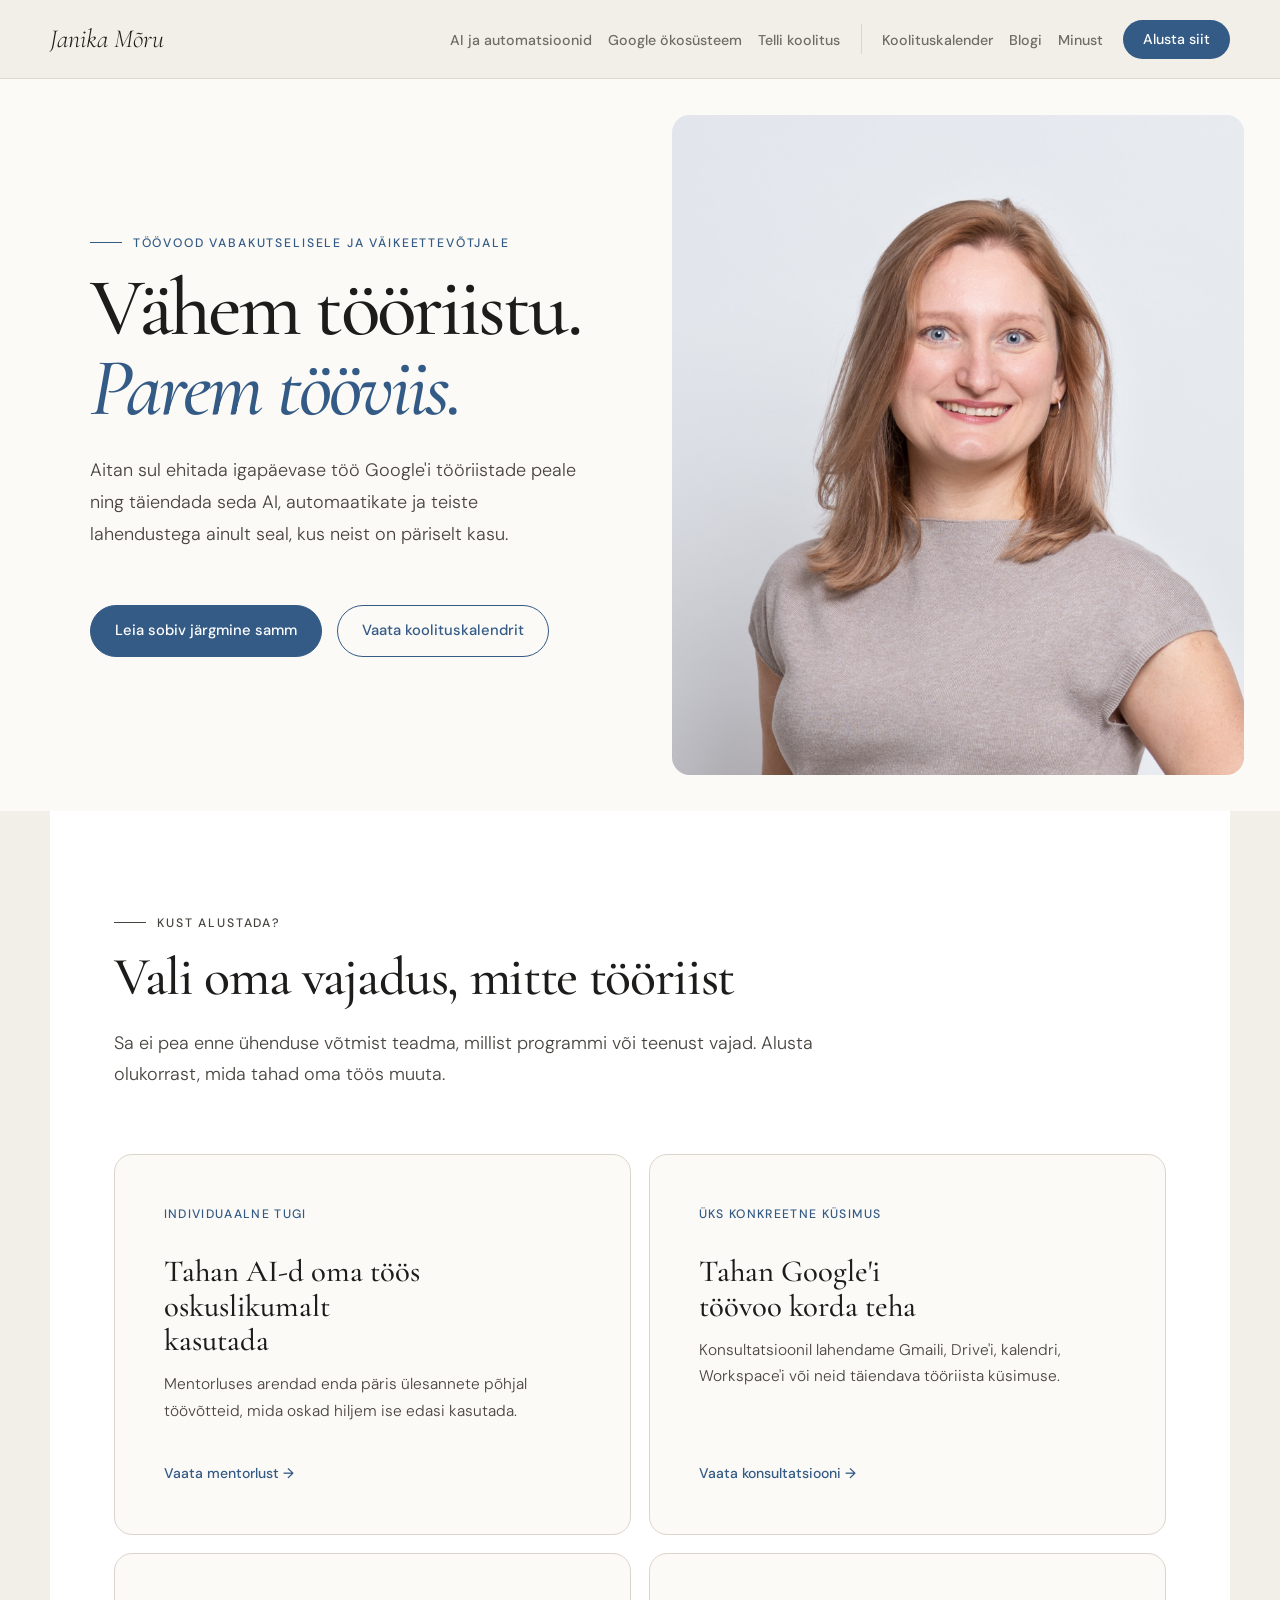
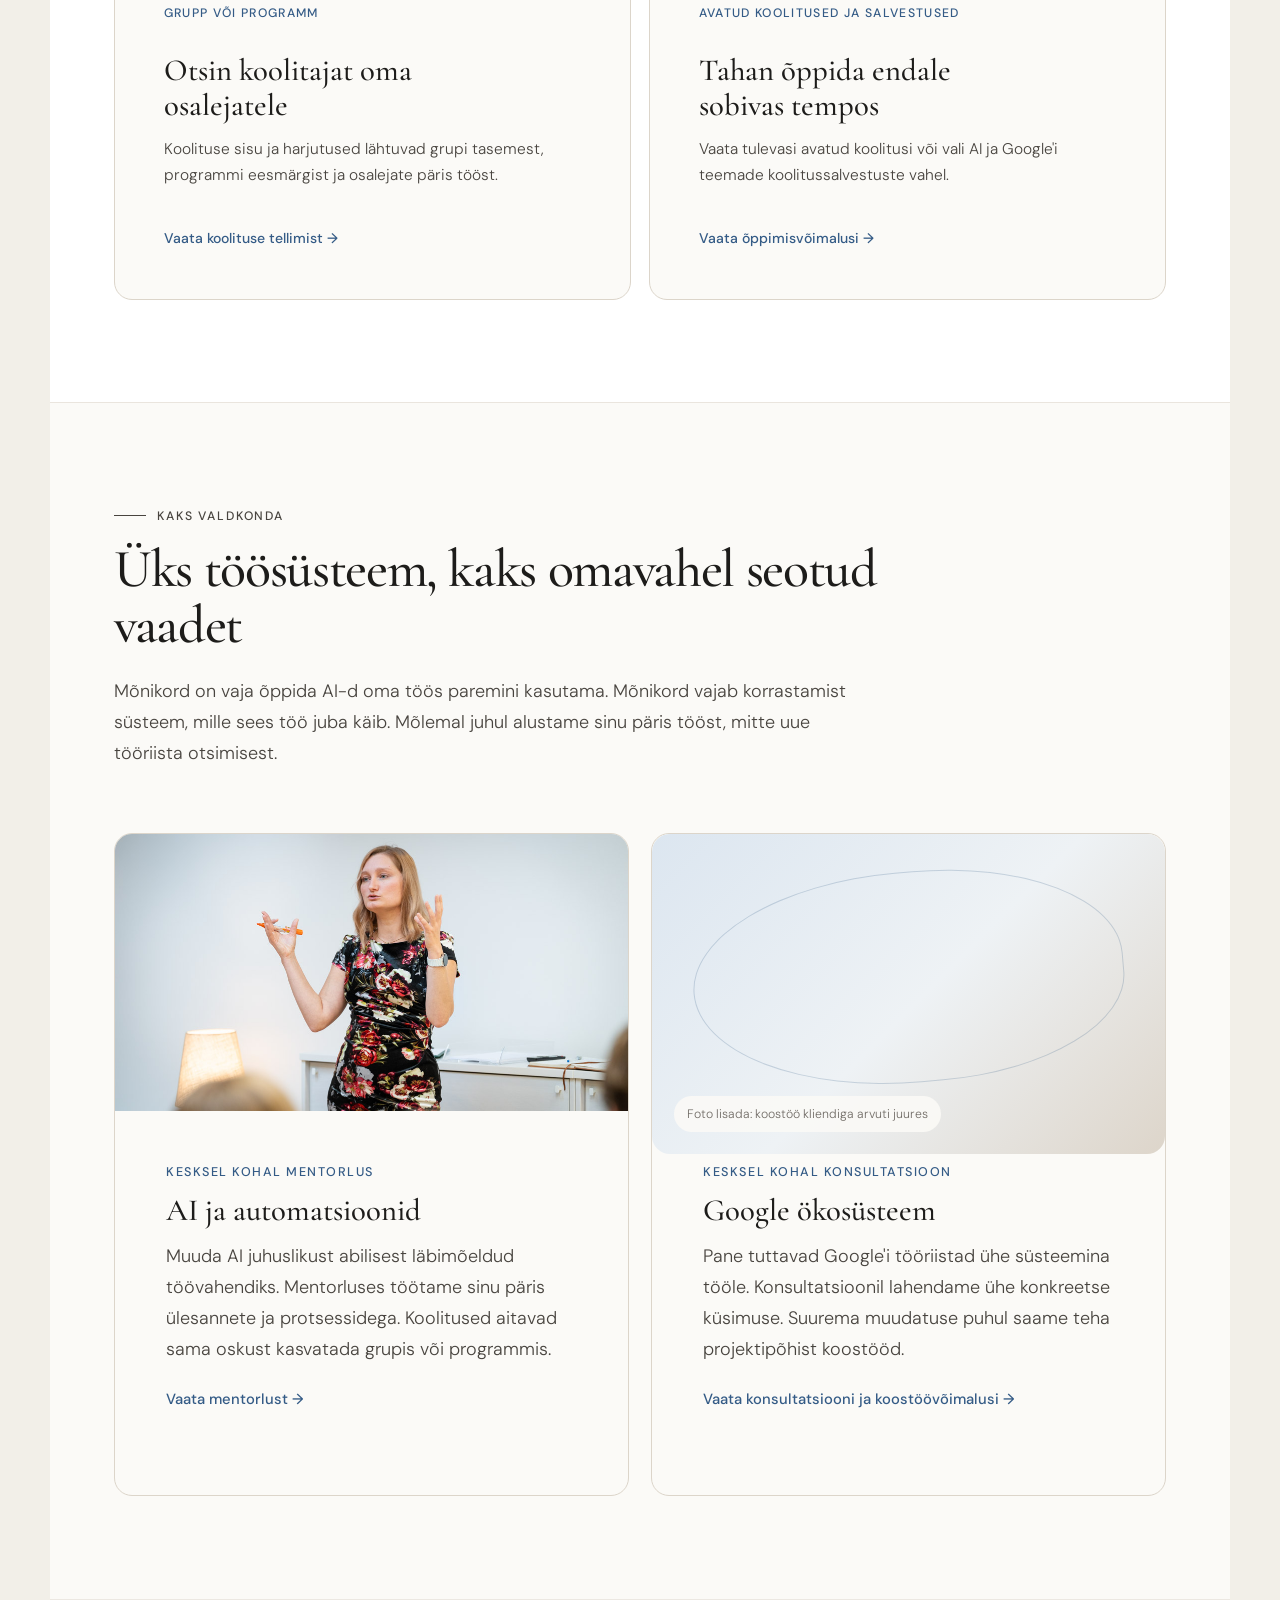
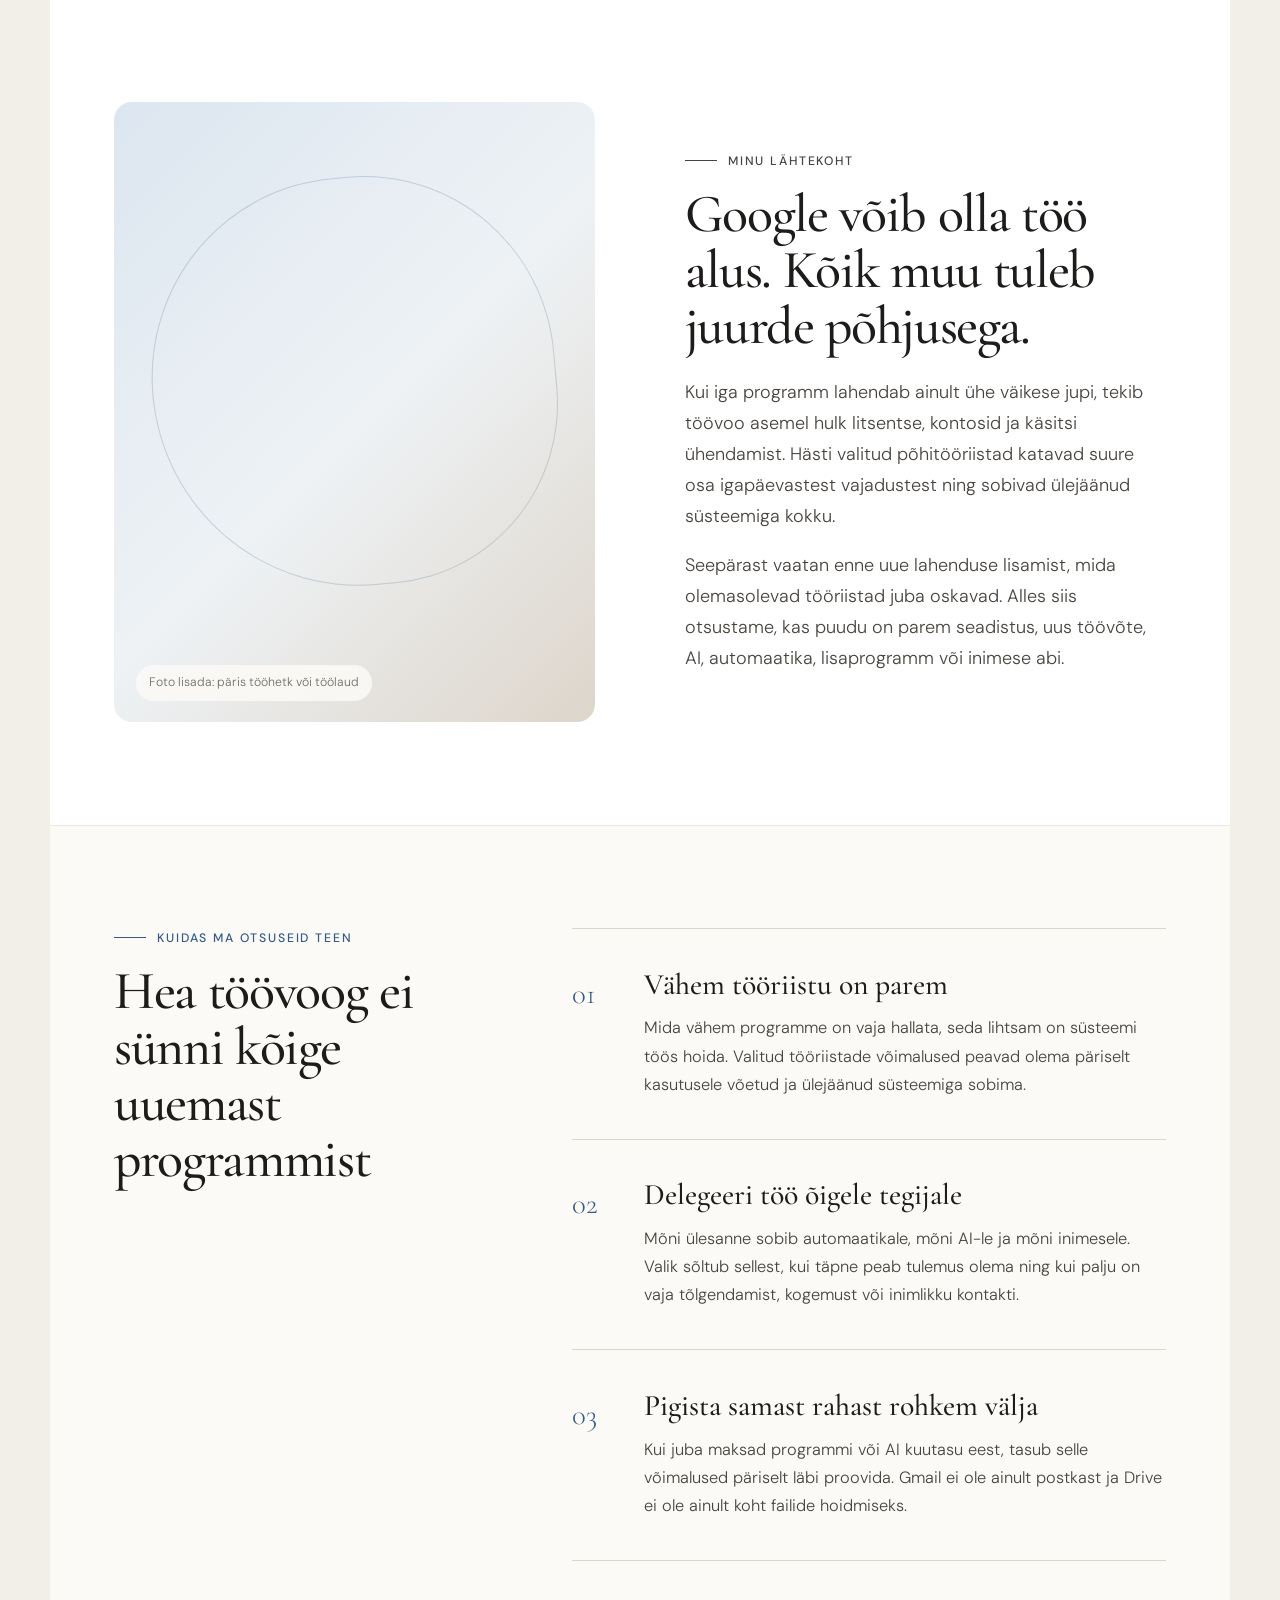
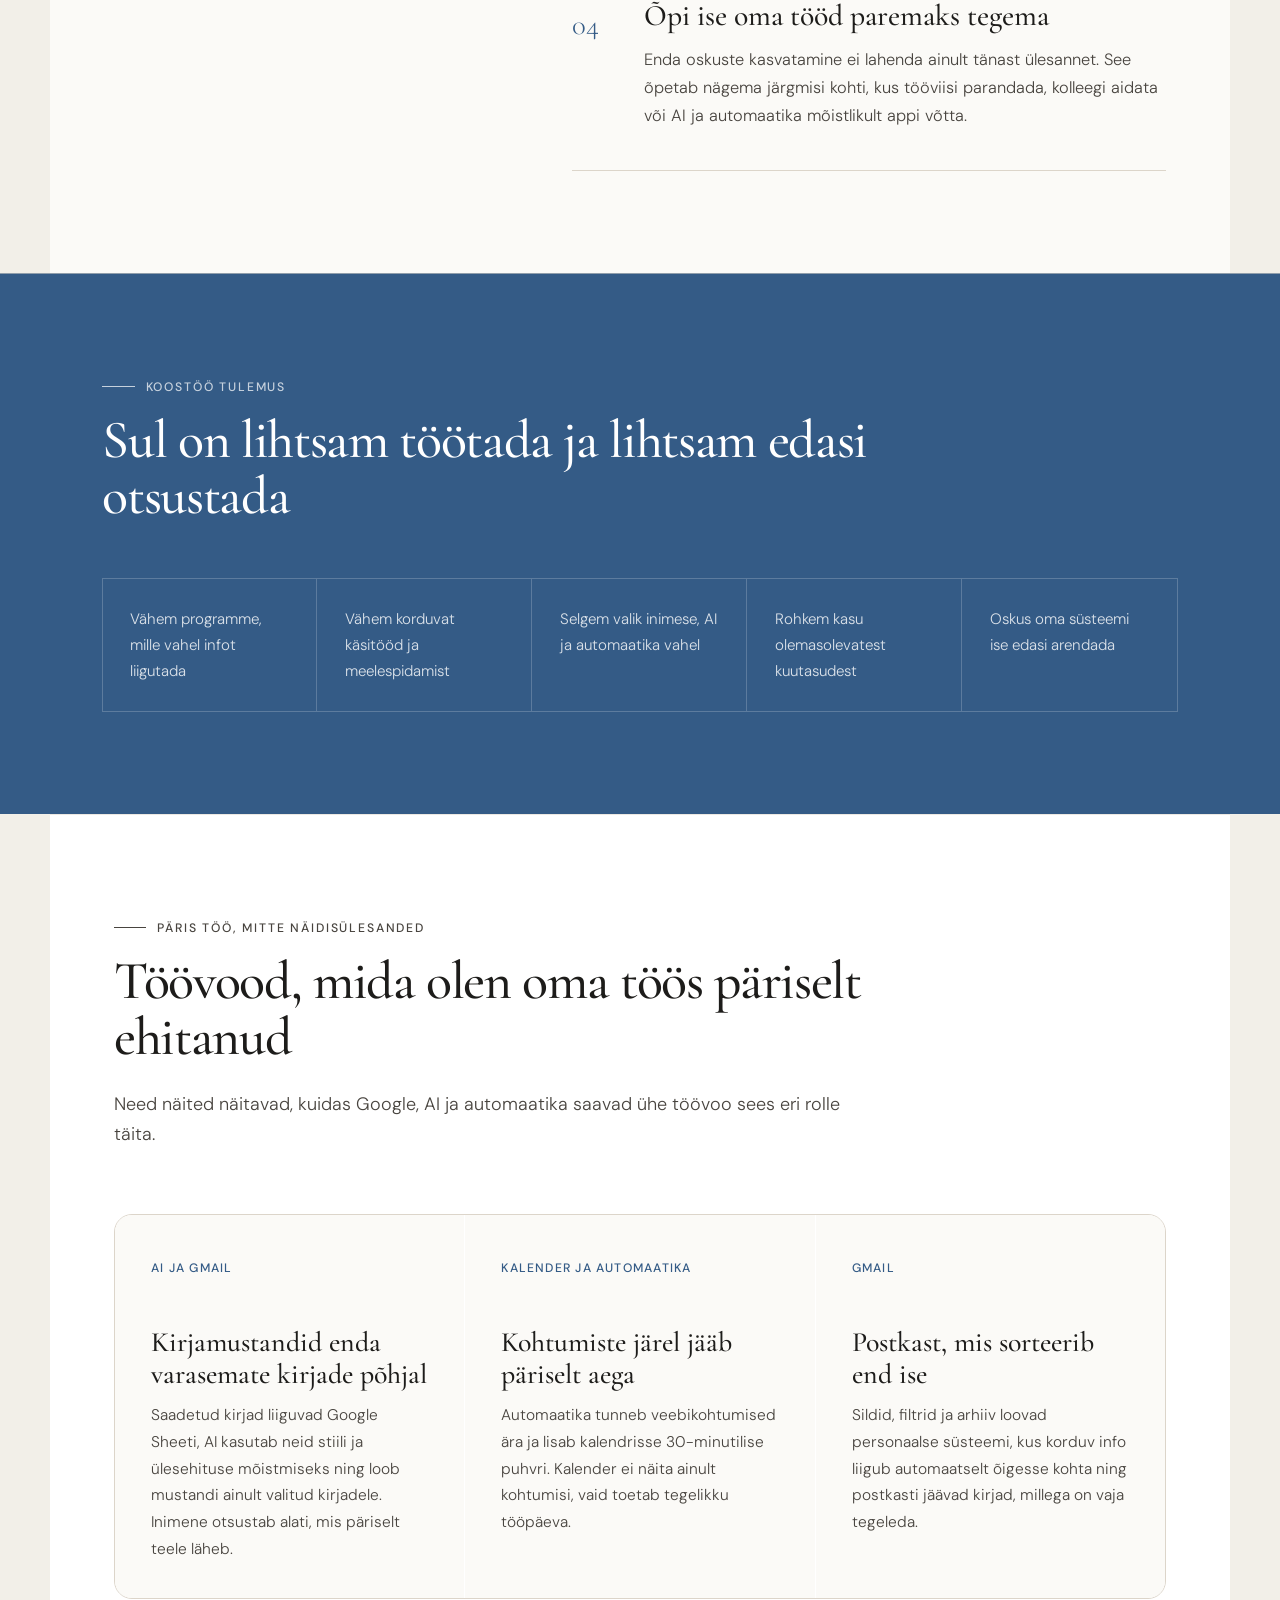
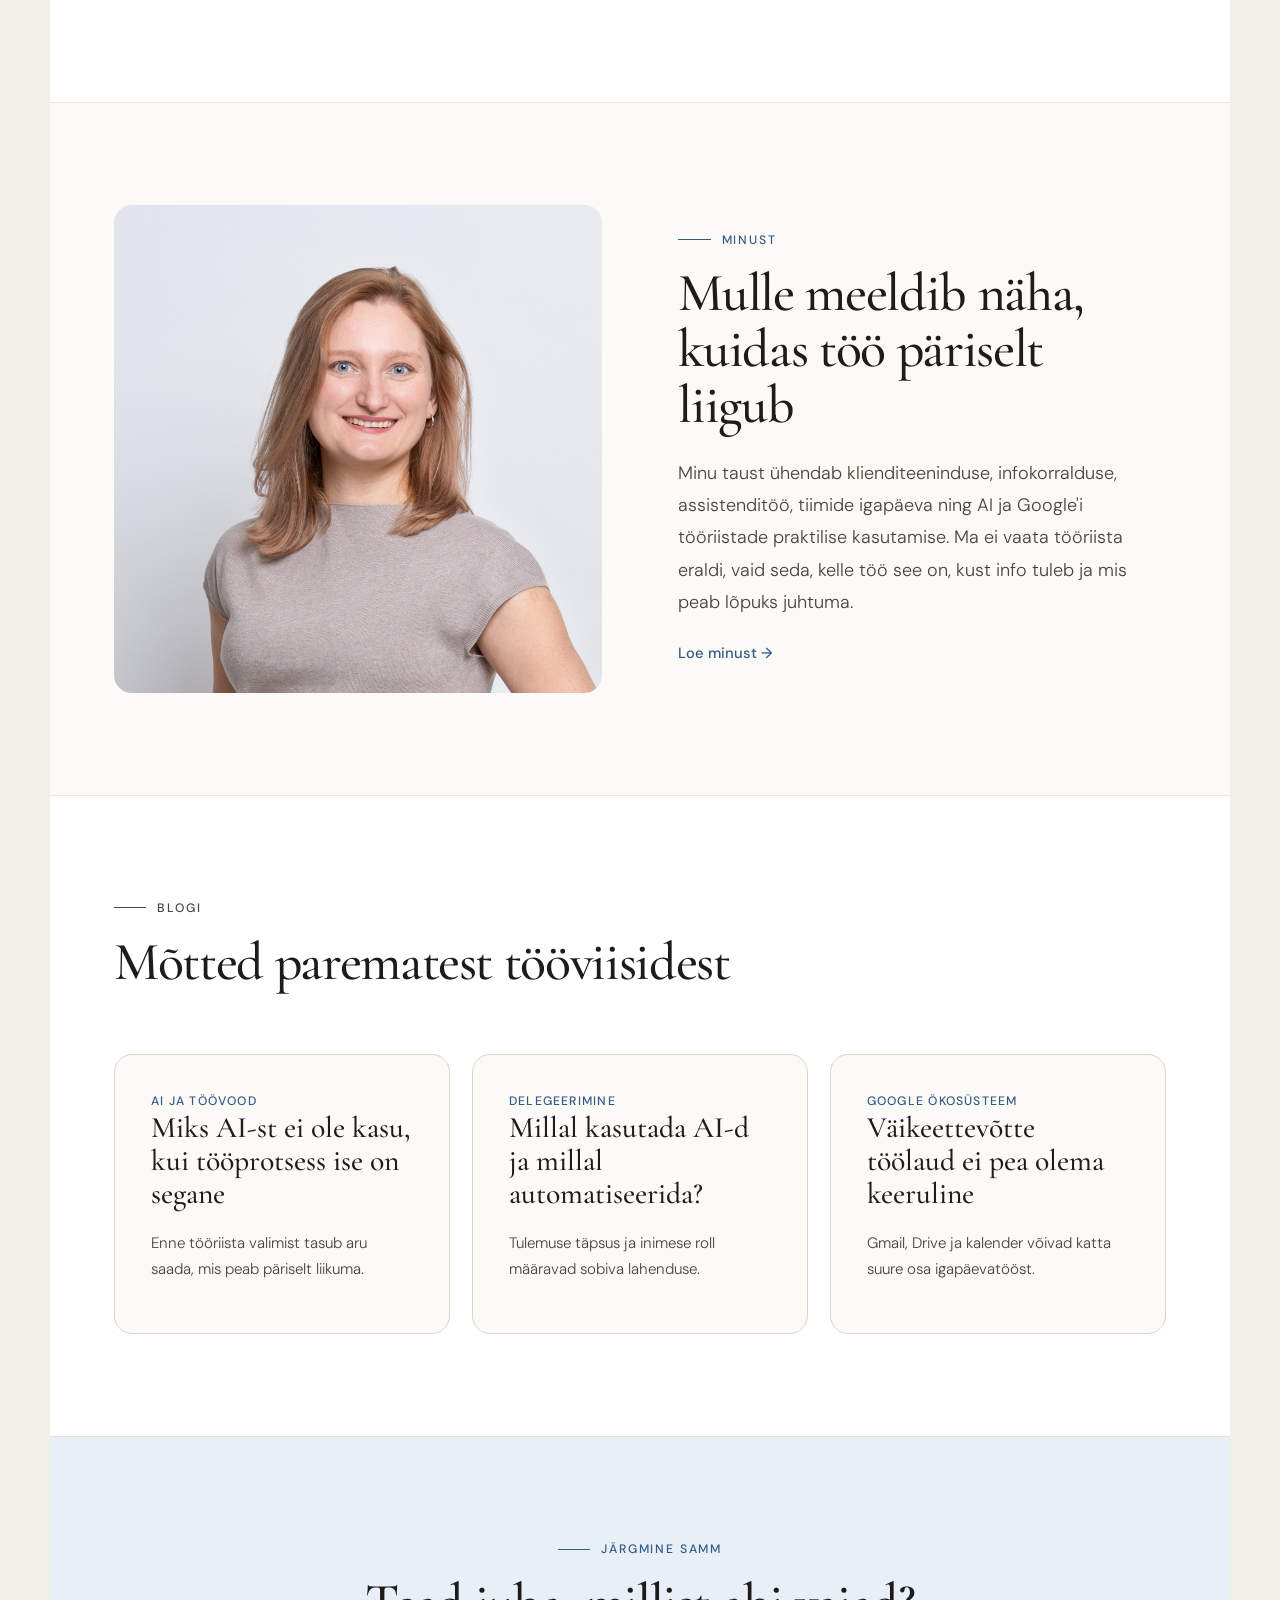
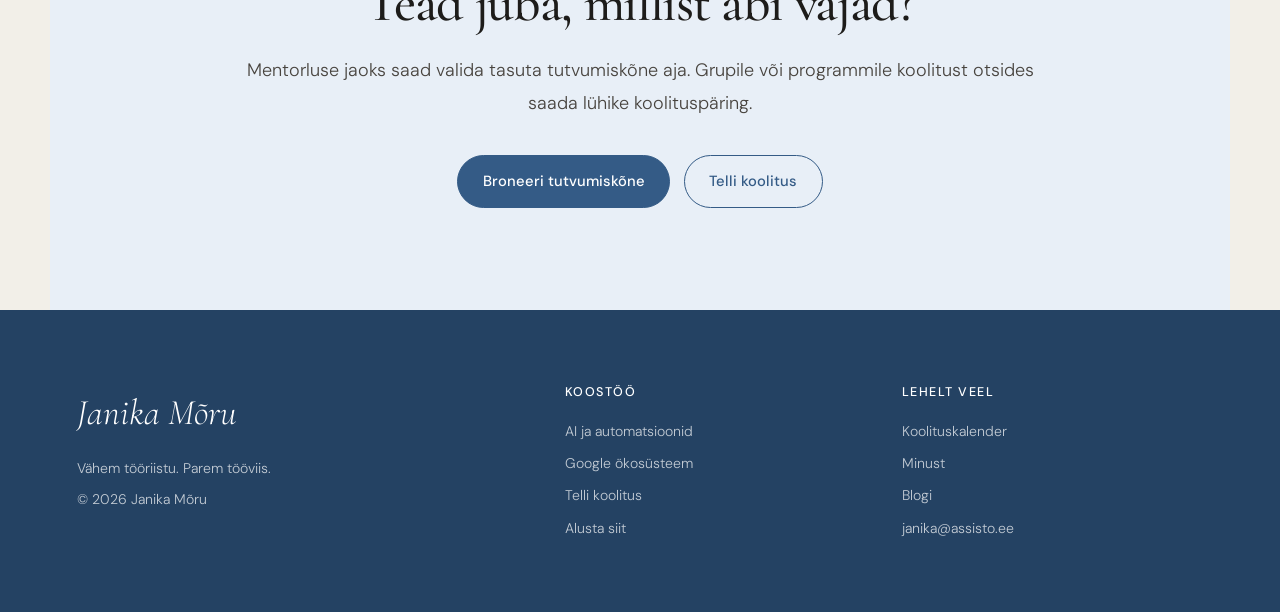
==== commit 7c79f7f1: "Clarify navigation groups and conversion paths" ====
--- a/index.html
+++ b/index.html
@@ -18,11 +18,11 @@
     <ul class="nav-links" id="nav-links">
       <li><a href="ai-ja-automatsioonid.html">AI ja automatsioonid</a></li>
       <li><a href="google-okosusteem.html">Google ökosüsteem</a></li>
-      <li><a href="koolituskalender.html">Koolituskalender</a></li>
       <li><a href="telli-koolitus.html">Telli koolitus</a></li>
+      <li class="nav-group-start"><a href="koolituskalender.html">Koolituskalender</a></li>
+      <li><a href="blogi.html">Blogi</a></li>
       <li><a href="minust.html">Minust</a></li>
-      <li><a href="blogi.html">Blogi</a></li>
-      <li><a class="nav-cta" href="kontakt.html">Broneeri aeg</a></li>
+      <li class="nav-action"><a class="nav-cta" href="kontakt.html">Alusta siit</a></li>
     </ul>
   </div>
 </nav>
@@ -206,7 +206,7 @@
 
 <footer>
   <div><div class="footer-logo">Janika Mõru</div><p>Vähem tööriistu. Parem tööviis.</p><p>© 2026 Janika Mõru</p></div>
-  <div class="footer-links"><div class="footer-heading">Koostöö</div><a href="ai-ja-automatsioonid.html">AI ja automatsioonid</a><a href="google-okosusteem.html">Google ökosüsteem</a><a href="telli-koolitus.html">Telli koolitus</a><a href="kontakt.html">Broneeri aeg</a></div>
+  <div class="footer-links"><div class="footer-heading">Koostöö</div><a href="ai-ja-automatsioonid.html">AI ja automatsioonid</a><a href="google-okosusteem.html">Google ökosüsteem</a><a href="telli-koolitus.html">Telli koolitus</a><a href="kontakt.html">Alusta siit</a></div>
   <div class="footer-links"><div class="footer-heading">Lehelt veel</div><a href="koolituskalender.html">Koolituskalender</a><a href="minust.html">Minust</a><a href="blogi.html">Blogi</a><a href="mailto:janika@assisto.ee">janika@assisto.ee</a></div>
 </footer>
 <script src="site.js"></script>
--- a/style.css
+++ b/style.css
@@ -32,9 +32,11 @@
 .site-nav { position: sticky; top: 0; z-index: 100; border-bottom: 1px solid rgba(220,213,202,.86); background: rgba(242,239,232,.94); backdrop-filter: blur(14px); }
 .nav-inner { width: min(var(--content), calc(100% - 3rem)); min-height: 78px; margin: 0 auto; display: flex; align-items: center; justify-content: space-between; gap: 2rem; }
 .nav-logo { font-family: var(--head); font-size: 1.45rem; font-style: italic; text-decoration: none; white-space: nowrap; }
-.nav-links { display: flex; align-items: center; gap: clamp(1rem, 2.25vw, 2rem); margin: 0; padding: 0; list-style: none; }
+.nav-links { display: flex; align-items: center; gap: clamp(.7rem, 1.25vw, 1.25rem); margin: 0; padding: 0; list-style: none; }
 .nav-links a { color: var(--muted); font-size: .79rem; font-weight: 500; text-decoration: none; white-space: nowrap; }
 .nav-links a:hover, .nav-links a[aria-current="page"] { color: var(--blue); }
+.nav-group-start { margin-left: .3rem; padding-left: 1.1rem; border-left: 1px solid var(--line); }
+.nav-action { margin-left: .25rem; }
 .nav-cta { padding: .58rem 1.1rem; border-radius: 999px; background: var(--blue); color: white !important; }
 .nav-cta:hover { background: var(--blue-dark); }
 .nav-toggle { display: none; border: 0; background: transparent; color: var(--ink); cursor: pointer; }
@@ -201,6 +203,8 @@
   .nav-links { position: absolute; top: 78px; left: 0; right: 0; display: none; padding: 1.4rem 1.5rem 1.8rem; flex-direction: column; align-items: stretch; gap: .5rem; border-bottom: 1px solid var(--line); background: var(--paper); }
   .site-nav.open .nav-links { display: flex; }
   .nav-links a { display: block; padding: .6rem 0; font-size: .9rem; }
+  .nav-group-start { margin: .5rem 0 0; padding: .8rem 0 0; border-top: 1px solid var(--line); border-left: 0; }
+  .nav-action { margin-left: 0; }
   .nav-cta { margin-top: .4rem; text-align: center; }
   .hero, .page-hero { grid-template-columns: 1fr; }
   .hero { min-height: auto; }
